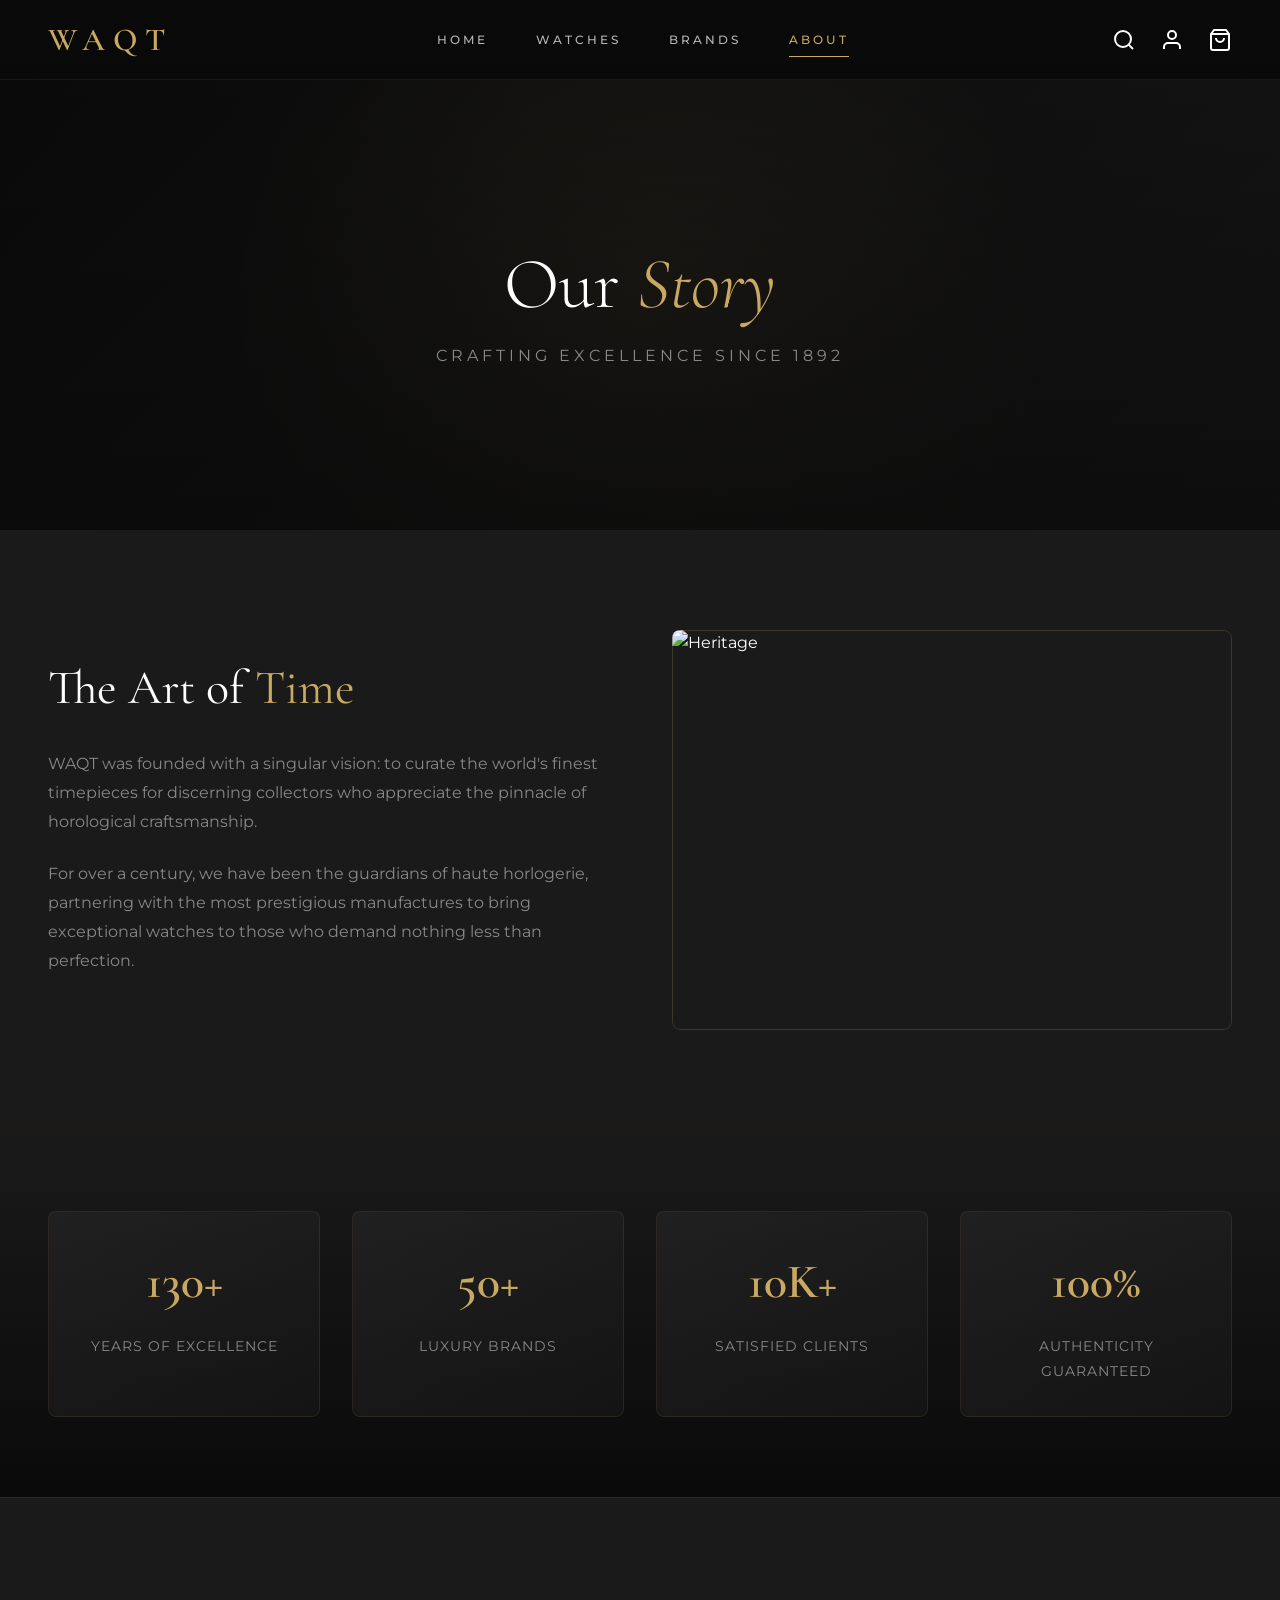
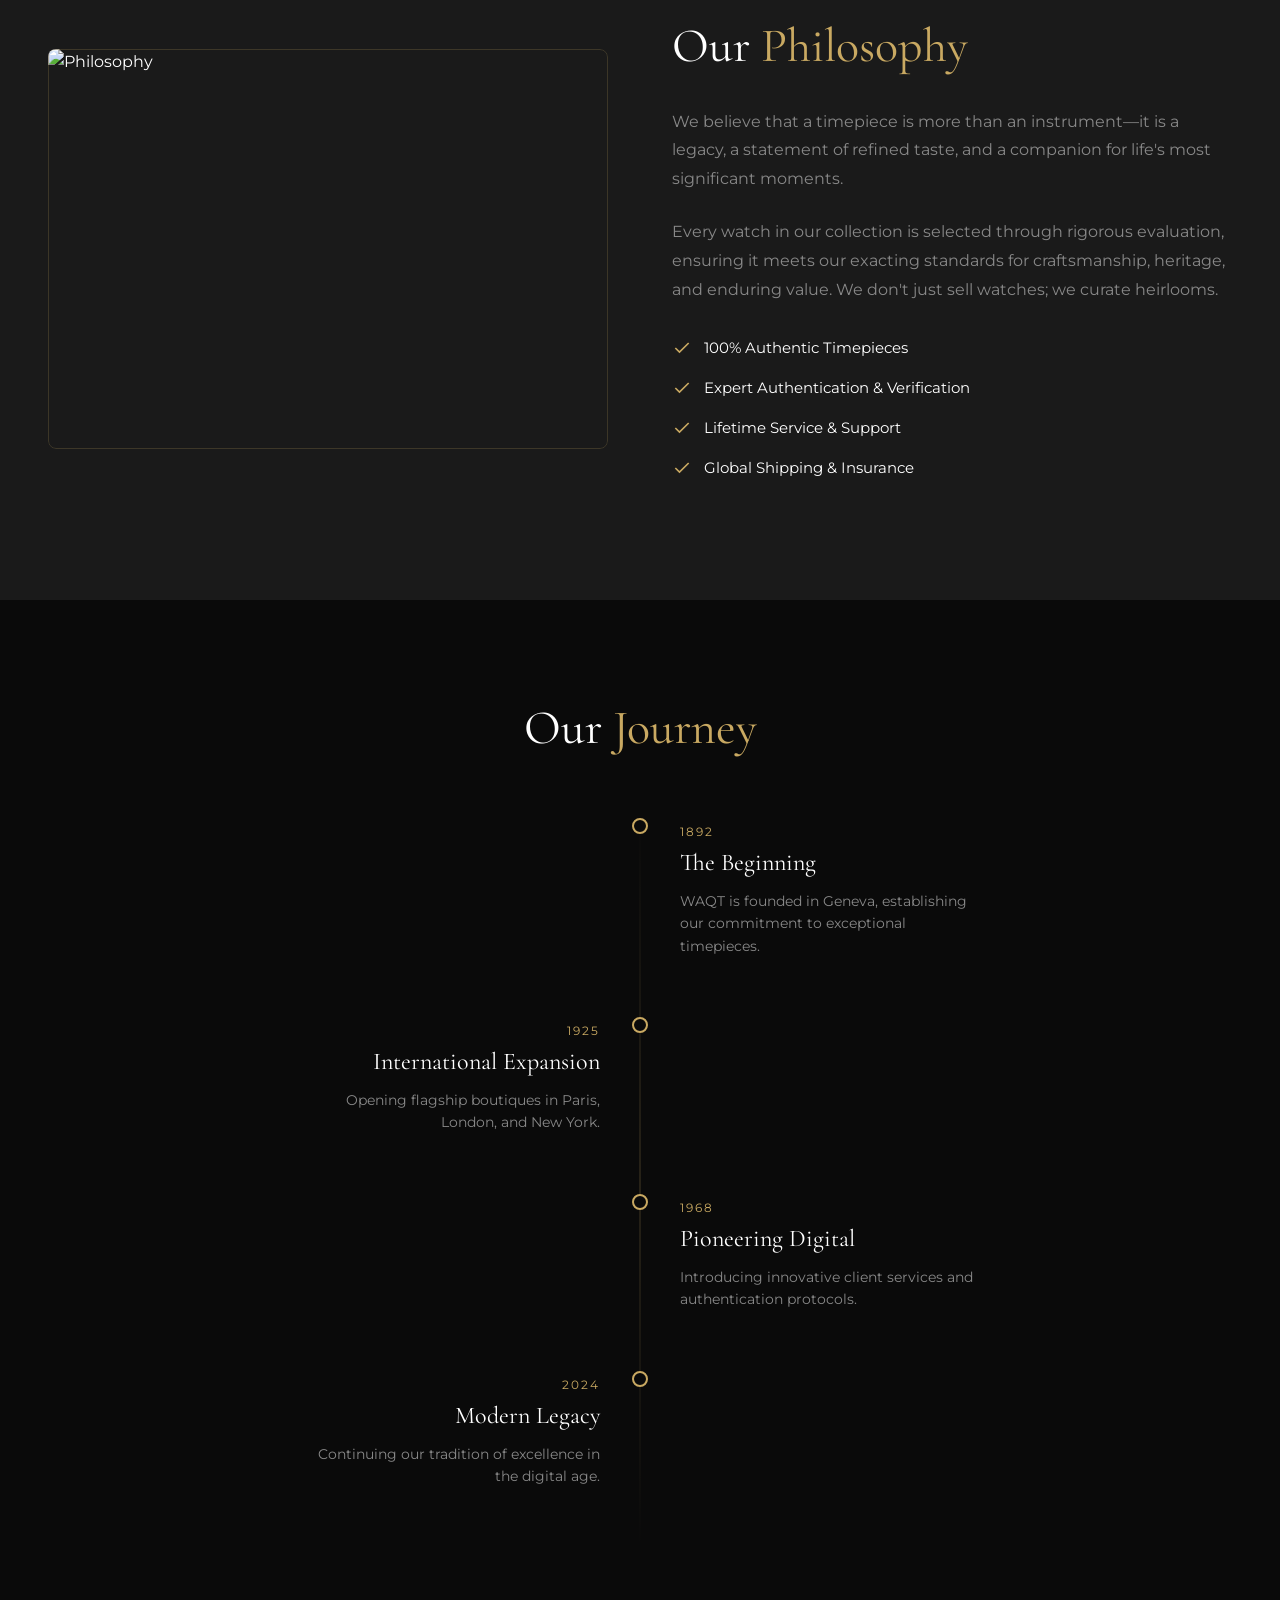
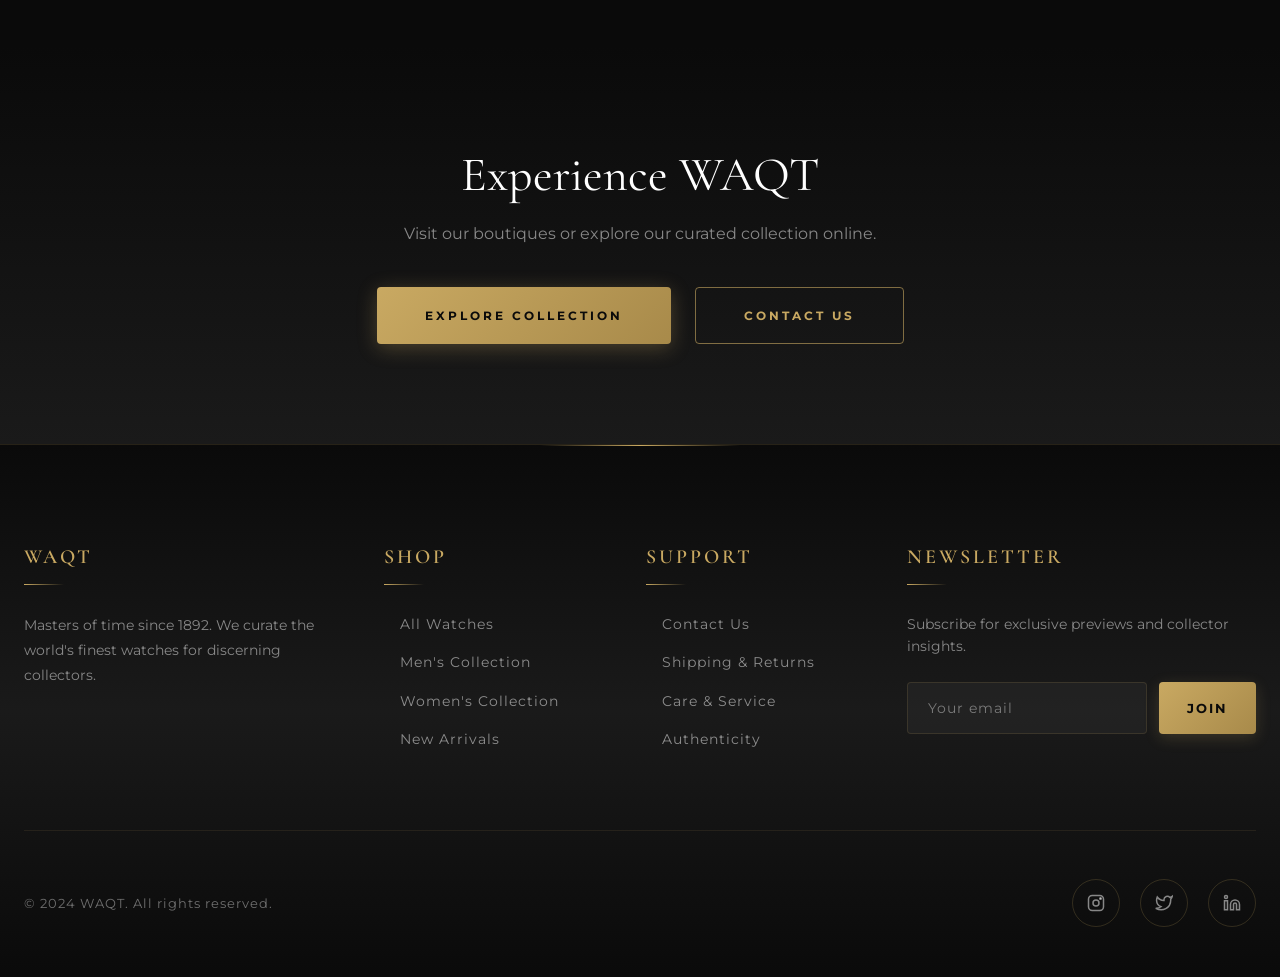
==== about.html @ e5374fa5 "feat: initialize global CSS styles and implement site-wide page structure and navigation components" ====
<!DOCTYPE html>
<html lang="en">
<head>
    <meta charset="UTF-8">
    <meta name="viewport" content="width=device-width, initial-scale=1.0">
    <title>About - WAQT</title>
    <link rel="stylesheet" href="css/styles.css">
    <script src="https://cdn.tailwindcss.com"></script>
    <script>
        tailwind.config = {
            theme: {
                extend: {
                    colors: {
                        gold: '#c9a962',
                    }
                }
            }
        }
    </script>
</head>
<body>
    <header class="header">
        <div class="header-inner">
            <a href="index.html" class="logo">WAQT</a>
            <nav class="nav">
                <a href="index.html" class="nav-link">Home</a>
                <a href="products.html" class="nav-link">Watches</a>
                <a href="products.html" class="nav-link">Brands</a>
                <a href="about.html" class="nav-link">About</a>
            </nav>
            <div class="header-actions">
                <button class="header-action search-btn" aria-label="Search">
                    <svg viewBox="0 0 24 24" fill="none" stroke="currentColor" stroke-width="2">
                        <circle cx="11" cy="11" r="8"/>
                        <path d="M21 21l-4.35-4.35"/>
                    </svg>
                </button>
                <button class="header-action account-btn" aria-label="Account">
                    <svg viewBox="0 0 24 24" fill="none" stroke="currentColor" stroke-width="2">
                        <path d="M20 21v-2a4 4 0 0 0-4-4H8a4 4 0 0 0-4 4v2"/>
                        <circle cx="12" cy="7" r="4"/>
                    </svg>
                </button>
                <button class="header-action cart-icon" aria-label="Cart">
                    <svg viewBox="0 0 24 24" fill="none" stroke="currentColor" stroke-width="2">
                        <path d="M6 2L3 6v14a2 2 0 0 0 2 2h14a2 2 0 0 0 2-2V6l-3-4z"/>
                        <line x1="3" y1="6" x2="21" y2="6"/>
                        <path d="M16 10a4 4 0 0 1-8 0"/>
                    </svg>
                    <span class="cart-count">0</span>
                </button>
            </div>
            <button class="mobile-menu-btn" aria-label="Menu">
                <span></span>
                <span></span>
                <span></span>
            </button>
        </div>
    </header>

    <section class="about-hero">
        <div class="about-hero-overlay"></div>
        <div class="about-hero-content">
            <h1 class="about-hero-title">Our <span>Story</span></h1>
            <p class="about-hero-subtitle">Crafting excellence since 1892</p>
        </div>
    </section>

    <section class="about-section">
        <div class="container">
            <div class="about-grid">
                <div class="about-text">
                    <h2 class="section-title" style="text-align: left; margin-bottom: 32px;">The Art of <span>Time</span></h2>
                    <p class="about-description">WAQT was founded with a singular vision: to curate the world's finest timepieces for discerning collectors who appreciate the pinnacle of horological craftsmanship.</p>
                    <p class="about-description">For over a century, we have been the guardians of haute horlogerie, partnering with the most prestigious manufactures to bring exceptional watches to those who demand nothing less than perfection.</p>
                </div>
                <div class="about-image">
                    <img src="assets/images/heroBackground-01.webp" alt="Heritage">
                </div>
            </div>
        </div>
    </section>

    <section class="about-stats-section">
        <div class="container">
            <div class="stats-grid">
                <div class="stat-card">
                    <span class="stat-number">130+</span>
                    <span class="stat-label">Years of Excellence</span>
                </div>
                <div class="stat-card">
                    <span class="stat-number">50+</span>
                    <span class="stat-label">Luxury Brands</span>
                </div>
                <div class="stat-card">
                    <span class="stat-number">10K+</span>
                    <span class="stat-label">Satisfied Clients</span>
                </div>
                <div class="stat-card">
                    <span class="stat-number">100%</span>
                    <span class="stat-label">Authenticity Guaranteed</span>
                </div>
            </div>
        </div>
    </section>

    <section class="about-section">
        <div class="container">
            <div class="about-grid reverse">
                <div class="about-text">
                    <h2 class="section-title" style="text-align: left; margin-bottom: 32px;">Our <span>Philosophy</span></h2>
                    <p class="about-description">We believe that a timepiece is more than an instrument—it is a legacy, a statement of refined taste, and a companion for life's most significant moments.</p>
                    <p class="about-description">Every watch in our collection is selected through rigorous evaluation, ensuring it meets our exacting standards for craftsmanship, heritage, and enduring value. We don't just sell watches; we curate heirlooms.</p>
                    <ul class="about-list">
                        <li>
                            <svg viewBox="0 0 24 24" fill="none" stroke="currentColor" stroke-width="2">
                                <polyline points="20 6 9 17 4 12"/>
                            </svg>
                            <span>100% Authentic Timepieces</span>
                        </li>
                        <li>
                            <svg viewBox="0 0 24 24" fill="none" stroke="currentColor" stroke-width="2">
                                <polyline points="20 6 9 17 4 12"/>
                            </svg>
                            <span>Expert Authentication & Verification</span>
                        </li>
                        <li>
                            <svg viewBox="0 0 24 24" fill="none" stroke="currentColor" stroke-width="2">
                                <polyline points="20 6 9 17 4 12"/>
                            </svg>
                            <span>Lifetime Service & Support</span>
                        </li>
                        <li>
                            <svg viewBox="0 0 24 24" fill="none" stroke="currentColor" stroke-width="2">
                                <polyline points="20 6 9 17 4 12"/>
                            </svg>
                            <span>Global Shipping & Insurance</span>
                        </li>
                    </ul>
                </div>
                <div class="about-image">
                    <img src="assets/images/heroBackground-02.webp" alt="Philosophy">
                </div>
            </div>
        </div>
    </section>

    <section class="about-timeline-section">
        <div class="container">
            <h2 class="section-title">Our <span>Journey</span></h2>
            <div class="timeline">
                <div class="timeline-item">
                    <div class="timeline-marker"></div>
                    <div class="timeline-content">
                        <span class="timeline-year">1892</span>
                        <h3 class="timeline-title">The Beginning</h3>
                        <p class="timeline-description">WAQT is founded in Geneva, establishing our commitment to exceptional timepieces.</p>
                    </div>
                </div>
                <div class="timeline-item">
                    <div class="timeline-marker"></div>
                    <div class="timeline-content">
                        <span class="timeline-year">1925</span>
                        <h3 class="timeline-title">International Expansion</h3>
                        <p class="timeline-description">Opening flagship boutiques in Paris, London, and New York.</p>
                    </div>
                </div>
                <div class="timeline-item">
                    <div class="timeline-marker"></div>
                    <div class="timeline-content">
                        <span class="timeline-year">1968</span>
                        <h3 class="timeline-title">Pioneering Digital</h3>
                        <p class="timeline-description">Introducing innovative client services and authentication protocols.</p>
                    </div>
                </div>
                <div class="timeline-item">
                    <div class="timeline-marker"></div>
                    <div class="timeline-content">
                        <span class="timeline-year">2024</span>
                        <h3 class="timeline-title">Modern Legacy</h3>
                        <p class="timeline-description">Continuing our tradition of excellence in the digital age.</p>
                    </div>
                </div>
            </div>
        </div>
    </section>

    <section class="about-cta-section">
        <div class="container">
            <div class="cta-content">
                <h2 class="cta-title">Experience WAQT</h2>
                <p class="cta-description">Visit our boutiques or explore our curated collection online.</p>
                <div class="cta-buttons">
                    <a href="products.html" class="btn btn-primary">Explore Collection</a>
                    <a href="#" class="btn btn-outline">Contact Us</a>
                </div>
            </div>
        </div>
    </section>

    <footer class="footer">
        <div class="footer-grid">
            <div class="footer-column">
                <h4>WAQT</h4>
                <p style="color: var(--muted-gray); font-size: 14px; line-height: 1.8;">
                    Masters of time since 1892. We curate the world's finest watches for discerning collectors.
                </p>
            </div>
            <div class="footer-column">
                <h4>Shop</h4>
                <div class="footer-links">
                    <a href="products.html" class="footer-link">All Watches</a>
                    <a href="products.html" class="footer-link">Men's Collection</a>
                    <a href="products.html" class="footer-link">Women's Collection</a>
                    <a href="products.html" class="footer-link">New Arrivals</a>
                </div>
            </div>
            <div class="footer-column">
                <h4>Support</h4>
                <div class="footer-links">
                    <a href="#" class="footer-link">Contact Us</a>
                    <a href="#" class="footer-link">Shipping & Returns</a>
                    <a href="#" class="footer-link">Care & Service</a>
                    <a href="#" class="footer-link">Authenticity</a>
                </div>
            </div>
            <div class="footer-column">
                <h4>Newsletter</h4>
                <p style="color: var(--muted-gray); font-size: 14px; margin-bottom: 16px;">
                    Subscribe for exclusive previews and collector insights.
                </p>
                <form class="newsletter-form" onsubmit="event.preventDefault(); alert('Thank you for subscribing!');">
                    <input type="email" class="newsletter-input" placeholder="Your email" required>
                    <button type="submit" class="newsletter-btn">Join</button>
                </form>
            </div>
        </div>
        <div class="footer-bottom">
            <p class="copyright">© 2024 WAQT. All rights reserved.</p>
            <div class="social-links">
                <a href="#" class="social-link" aria-label="Instagram">
                    <svg viewBox="0 0 24 24" fill="none" stroke="currentColor" stroke-width="2">
                        <rect x="2" y="2" width="20" height="20" rx="5"/>
                        <circle cx="12" cy="12" r="4"/>
                        <circle cx="18" cy="6" r="1" fill="currentColor"/>
                    </svg>
                </a>
                <a href="#" class="social-link" aria-label="Twitter">
                    <svg viewBox="0 0 24 24" fill="none" stroke="currentColor" stroke-width="2">
                        <path d="M23 3a10.9 10.9 0 0 1-3.14 1.53 4.48 4.48 0 0 0-7.86 3v1A10.66 10.66 0 0 1 3 4s-4 9 5 13a11.64 11.64 0 0 1-7 2c9 5 20 0 20-11.5a4.5 4.5 0 0 0-.08-.83A7.72 7.72 0 0 0 23 3z"/>
                    </svg>
                </a>
                <a href="#" class="social-link" aria-label="LinkedIn">
                    <svg viewBox="0 0 24 24" fill="none" stroke="currentColor" stroke-width="2">
                        <path d="M16 8a6 6 0 0 1 6 6v7h-4v-7a2 2 0 0 0-2-2 2 2 0 0 0-2 2v7h-4v-7a6 6 0 0 1 6-6z"/>
                        <rect x="2" y="9" width="4" height="12"/>
                        <circle cx="4" cy="4" r="2"/>
                    </svg>
                </a>
            </div>
        </div>
    </footer>

    <div class="cart-overlay"></div>
    <div class="cart-drawer">
        <div class="cart-header">
            <h3 class="cart-title">Your Cart</h3>
            <button class="cart-close" aria-label="Close cart">
                <svg viewBox="0 0 24 24" fill="none" stroke="currentColor" stroke-width="2">
                    <line x1="18" y1="6" x2="6" y2="18"/>
                    <line x1="6" y1="6" x2="18" y2="18"/>
                </svg>
            </button>
        </div>
        <div class="cart-items">
            <div class="cart-empty">
                <svg viewBox="0 0 24 24" fill="none" stroke="currentColor" stroke-width="1.5">
                    <path d="M6 2L3 6v14a2 2 0 0 0 2 2h14a2 2 0 0 0 2-2V6l-3-4z"/>
                    <line x1="3" y1="6" x2="21" y2="6"/>
                    <path d="M16 10a4 4 0 0 1-8 0"/>
                </svg>
                <p>Your cart is empty</p>
            </div>
        </div>
        <div class="cart-footer">
            <div class="cart-subtotal">
                <span class="cart-subtotal-label">Subtotal</span>
                <span class="cart-subtotal-value">$0</span>
            </div>
            <a href="checkout.html" class="btn btn-primary checkout-btn">Proceed to Checkout</a>
        </div>
    </div>

    <div class="auth-modal">
        <div class="auth-container">
            <button class="auth-close" aria-label="Close">
                <svg viewBox="0 0 24 24" fill="none" stroke="currentColor" stroke-width="2">
                    <line x1="18" y1="6" x2="6" y2="18"/>
                    <line x1="6" y1="6" x2="18" y2="18"/>
                </svg>
            </button>
            <h2 class="auth-title">Welcome</h2>
            <p class="auth-subtitle">Sign in to access your account</p>
            <div class="auth-tabs">
                <button class="auth-tab active" data-tab="login">Sign In</button>
                <button class="auth-tab" data-tab="register">Create Account</button>
            </div>
            <form class="auth-form active" data-form="login">
                <div class="form-group">
                    <label class="form-label">Email</label>
                    <input type="email" class="form-input" placeholder="your@email.com" required>
                </div>
                <div class="form-group">
                    <label class="form-label">Password</label>
                    <input type="password" class="form-input" placeholder="Enter your password" required>
                </div>
                <button type="submit" class="btn btn-primary">Sign In</button>
            </form>
            <form class="auth-form" data-form="register">
                <div class="form-group">
                    <label class="form-label">Full Name</label>
                    <input type="text" class="form-input" placeholder="John Doe" required>
                </div>
                <div class="form-group">
                    <label class="form-label">Email</label>
                    <input type="email" class="form-input" placeholder="your@email.com" required>
                </div>
                <div class="form-group">
                    <label class="form-label">Password</label>
                    <input type="password" class="form-input" placeholder="Create a password" required>
                </div>
                <button type="submit" class="btn btn-primary">Create Account</button>
            </form>
            <div class="social-login">
                <p class="social-login-title">Or continue with</p>
                <div class="social-buttons">
                    <button class="social-btn">
                        <svg viewBox="0 0 24 24" fill="currentColor">
                            <path d="M22.56 12.25c0-.78-.07-1.53-.2-2.25H12v4.26h5.92c-.26 1.37-1.04 2.53-2.21 3.31v2.77h3.57c2.08-1.92 3.28-4.74 3.28-8.09z"/>
                            <path d="M12 23c2.97 0 5.46-.98 7.28-2.66l-3.57-2.77c-.98.66-2.23 1.06-3.71 1.06-2.86 0-5.29-1.93-6.16-4.53H2.18v2.84C3.99 20.53 7.7 23 12 23z"/>
                            <path d="M5.84 14.09c-.22-.66-.35-1.36-.35-2.09s.13-1.43.35-2.09V7.07H2.18C1.43 8.55 1 10.22 1 12s.43 3.45 1.18 4.93l2.85-2.22.81-.62z"/>
                            <path d="M12 5.38c1.62 0 3.06.56 4.21 1.64l3.15-3.15C17.45 2.09 14.97 1 12 1 7.7 1 3.99 3.47 2.18 7.07l3.66 2.84c.87-2.6 3.3-4.53 6.16-4.53z"/>
                        </svg>
                        Google
                    </button>
                    <button class="social-btn">
                        <svg viewBox="0 0 24 24" fill="currentColor">
                            <path d="M17.05 20.28c-.98.95-2.05.8-3.08.35-1.09-.46-2.09-.48-3.24 0-1.44.62-2.2.44-3.06-.35C2.79 15.25 3.51 7.59 9.05 7.31c1.35.07 2.29.74 3.08.8 1.18-.24 2.31-.93 3.57-.84 1.51.12 2.65.72 3.4 1.8-3.12 1.87-2.38 5.98.48 7.13-.57 1.5-1.31 2.99-2.54 4.09l.01-.01zM12.03 7.25c-.15-2.23 1.66-4.07 3.74-4.25.29 2.58-2.34 4.5-3.74 4.25z"/>
                        </svg>
                        Apple
                    </button>
                </div>
            </div>
        </div>
    </div>

    <script src="https://cdnjs.cloudflare.com/ajax/libs/gsap/3.12.2/gsap.min.js"></script>
    <script src="https://cdnjs.cloudflare.com/ajax/libs/gsap/3.12.2/ScrollTrigger.min.js"></script>
    <script src="js/app.js"></script>
</body>
</html>
---- css/styles.css ----
@import url('https://fonts.googleapis.com/css2?family=Cormorant+Garamond:wght@300;400;600&family=Montserrat:wght@300;400;500;600&display=swap');

*, *::before, *::after {
    margin: 0;
    padding: 0;
    box-sizing: border-box;
}

:root {
    --primary-black: #0a0a0a;
    --charcoal: #1a1a1a;
    --dark-gray: #2a2a2a;
    --gold: #c9a962;
    --gold-light: #d4b87a;
    --gold-dark: #a88a4a;
    --white: #ffffff;
    --muted-gray: #888888;
    --text-secondary: #666666;
    --border-color: #333333;
    
    --font-heading: 'Cormorant Garamond', serif;
    --font-body: 'Montserrat', sans-serif;
    
    --shadow-sm: 0 2px 10px rgba(0,0,0,0.3);
    --shadow-md: 0 4px 20px rgba(0,0,0,0.4);
    --shadow-lg: 0 8px 40px rgba(0,0,0,0.5);
    
    --transition-fast: 0.2s ease;
    --transition-normal: 0.3s ease;
    --transition-slow: 0.5s ease;
    
    --header-height: 80px;
    --container-width: 1400px;
}

html {
    scroll-behavior: smooth;
}

body {
    font-family: var(--font-body);
    font-size: 16px;
    line-height: 1.6;
    color: var(--white);
    background-color: var(--primary-black);
    overflow-x: hidden;
}

a {
    text-decoration: none;
    color: inherit;
    transition: color var(--transition-fast);
}

ul, ol {
    list-style: none;
}

img {
    max-width: 100%;
    height: auto;
    display: block;
}

button {
    font-family: inherit;
    cursor: pointer;
    border: none;
    background: none;
}

input, textarea, select {
    font-family: inherit;
    font-size: inherit;
}

.container {
    max-width: var(--container-width);
    margin: 0 auto;
    padding: 0 24px;
}

h1, h2, h3, h4, h5, h6 {
    font-family: var(--font-heading);
    font-weight: 400;
    line-height: 1.2;
}

h1 { font-size: clamp(40px, 8vw, 72px); }
h2 { font-size: clamp(32px, 5vw, 48px); }
h3 { font-size: clamp(24px, 3vw, 32px); }
h4 { font-size: 24px; }

.section-title {
    font-family: var(--font-heading);
    font-size: clamp(32px, 5vw, 48px);
    text-align: center;
    margin-bottom: 48px;
    color: var(--white);
}

.section-title span {
    color: var(--gold);
}

.header {
    position: fixed;
    top: 0;
    left: 0;
    right: 0;
    height: 80px;
    background: linear-gradient(180deg, rgba(10, 10, 10, 0.98) 0%, rgba(10, 10, 10, 0.9) 100%);
    backdrop-filter: blur(30px);
    border-bottom: 1px solid rgba(201, 169, 98, 0.1);
    z-index: 1000;
    transition: all 0.5s cubic-bezier(0.25, 0.46, 0.45, 0.94);
    transform: translateY(0);
}

.header::before {
    content: '';
    position: absolute;
    bottom: 0;
    left: 0;
    right: 0;
    height: 1px;
    background: linear-gradient(90deg, transparent, rgba(201, 169, 98, 0.3), transparent);
    opacity: 0;
    transition: opacity 0.5s ease;
}

.header:hover::before {
    opacity: 1;
}

.header-inner {
    display: flex;
    align-items: center;
    justify-content: space-between;
    height: 100%;
    max-width: 1400px;
    margin: 0 auto;
    padding: 0 48px;
}

.logo {
    font-family: 'Cormorant Garamond', serif;
    font-size: 32px;
    font-weight: 600;
    letter-spacing: 8px;
    color: #c9a962;
    text-transform: uppercase;
    position: relative;
    padding: 8px 0;
}

.logo::after {
    content: '';
    position: absolute;
    bottom: 0;
    left: 0;
    width: 100%;
    height: 2px;
    background: linear-gradient(90deg, transparent, #c9a962, transparent);
    transform: scaleX(0);
    transition: transform 0.4s ease;
}

.logo:hover::after {
    transform: scaleX(1);
}

.nav {
    display: flex;
    gap: 48px;
}

.nav-link {
    font-size: 12px;
    font-weight: 500;
    letter-spacing: 3px;
    text-transform: uppercase;
    color: rgba(255, 255, 255, 0.7);
    position: relative;
    padding: 8px 0;
    transition: all 0.4s ease;
}

.nav-link::after {
    content: '';
    position: absolute;
    bottom: 0;
    left: 0;
    width: 0;
    height: 1px;
    background: #c9a962;
    transition: width 0.4s cubic-bezier(0.25, 0.46, 0.45, 0.94);
}

.nav-link:hover,
.nav-link.active {
    color: #c9a962;
}

.nav-link:hover::after,
.nav-link.active::after {
    width: 100%;
}

.header-actions {
    display: flex;
    align-items: center;
    gap: 32px;
}

.header-action {
    position: relative;
    width: 24px;
    height: 24px;
    color: rgba(255, 255, 255, 0.7);
    transition: all 0.4s ease;
}

.header-action:hover {
    color: #c9a962;
    transform: scale(1.1);
}

.header-action svg {
    width: 100%;
    height: 100%;
}

.cart-count {
    position: absolute;
    top: -10px;
    right: -10px;
    min-width: 20px;
    height: 20px;
    background: linear-gradient(135deg, #c9a962, #a88a4a);
    color: #0a0a0a;
    font-size: 11px;
    font-weight: 700;
    border-radius: 50%;
    display: flex;
    align-items: center;
    justify-content: center;
    opacity: 0;
    transform: scale(0);
    transition: all 0.4s cubic-bezier(0.25, 0.46, 0.45, 0.94);
    box-shadow: 0 0 10px rgba(201, 169, 98, 0.5);
}

.cart-count.show {
    opacity: 1;
    transform: scale(1);
}

.mobile-menu-btn {
    display: none;
    flex-direction: column;
    gap: 6px;
    padding: 10px;
    cursor: pointer;
}

.mobile-menu-btn span {
    display: block;
    width: 28px;
    height: 2px;
    background: #c9a962;
    border-radius: 2px;
    transition: all 0.3s ease;
}

@media (max-width: 1024px) {
    .nav {
        display: none;
    }
    
    .mobile-menu-btn {
        display: flex;
    }
    
    .header-inner {
        padding: 0 24px;
    }
}
}

.nav-link::after {
    content: '';
    position: absolute;
    bottom: 0;
    left: 0;
    width: 0;
    height: 1px;
    background: var(--gold);
    transition: width var(--transition-normal);
}

.nav-link:hover::after,
.nav-link.active::after {
    width: 100%;
}

.nav-link:hover {
    color: var(--gold);
}

.header-actions {
    display: flex;
    align-items: center;
    gap: 24px;
}

.header-action {
    position: relative;
    width: 24px;
    height: 24px;
    color: var(--white);
    transition: color var(--transition-fast);
}

.header-action:hover {
    color: var(--gold);
}

.header-action svg {
    width: 100%;
    height: 100%;
}

.cart-count {
    position: absolute;
    top: -8px;
    right: -8px;
    min-width: 18px;
    height: 18px;
    background: var(--gold);
    color: var(--primary-black);
    font-size: 11px;
    font-weight: 600;
    border-radius: 50%;
    display: flex;
    align-items: center;
    justify-content: center;
    opacity: 0;
    transform: scale(0);
    transition: all var(--transition-fast);
}

.cart-count.show {
    opacity: 1;
    transform: scale(1);
}

.mobile-menu-btn {
    display: none;
    flex-direction: column;
    gap: 5px;
    padding: 8px;
}

.mobile-menu-btn span {
    display: block;
    width: 24px;
    height: 2px;
    background: var(--white);
    transition: all var(--transition-fast);
}

.hero {
    min-height: 100vh;
    display: flex;
    align-items: center;
    justify-content: center;
    position: relative;
    padding: 120px 24px 80px;
    background: linear-gradient(135deg, var(--primary-black) 0%, var(--charcoal) 100%);
    overflow: hidden;
}

.hero::before {
    content: '';
    position: absolute;
    top: 0;
    left: 0;
    right: 0;
    bottom: 0;
    background: radial-gradient(circle at 30% 50%, rgba(201, 169, 98, 0.1) 0%, transparent 50%);
    pointer-events: none;
}

.hero-content {
    text-align: center;
    position: relative;
    z-index: 1;
}

.hero-subtitle {
    font-size: 14px;
    letter-spacing: 6px;
    text-transform: uppercase;
    color: var(--gold);
    margin-bottom: 24px;
    opacity: 0;
    animation: fadeInUp 0.8s ease forwards;
}

.hero-title {
    font-family: var(--font-heading);
    font-size: clamp(48px, 10vw, 96px);
    font-weight: 300;
    margin-bottom: 24px;
    opacity: 0;
    animation: fadeInUp 0.8s ease 0.2s forwards;
}

.hero-title span {
    color: var(--gold);
    font-style: italic;
}

.hero-description {
    font-size: 18px;
    color: var(--muted-gray);
    max-width: 500px;
    margin: 0 auto 40px;
    opacity: 0;
    animation: fadeInUp 0.8s ease 0.4s forwards;
}

.btn {
    display: inline-flex;
    align-items: center;
    justify-content: center;
    gap: 10px;
    padding: 18px 48px;
    font-size: 12px;
    font-weight: 700;
    letter-spacing: 3px;
    text-transform: uppercase;
    border-radius: 4px;
    transition: all 0.5s cubic-bezier(0.25, 0.46, 0.45, 0.94);
    cursor: pointer;
    position: relative;
    overflow: hidden;
}

.btn::before {
    content: '';
    position: absolute;
    top: 0;
    left: -100%;
    width: 100%;
    height: 100%;
    background: linear-gradient(90deg, transparent, rgba(255,255,255,0.2), transparent);
    transition: left 0.6s ease;
}

.btn:hover::before {
    left: 100%;
}

.btn-primary {
    background: linear-gradient(135deg, #c9a962 0%, #a88a4a 100%);
    color: #0a0a0a;
    border: none;
    box-shadow: 0 4px 20px rgba(201, 169, 98, 0.3);
}

.btn-primary:hover {
    transform: translateY(-3px);
    box-shadow: 0 12px 40px rgba(201, 169, 98, 0.45), 0 0 30px rgba(201, 169, 98, 0.2);
}

.btn-primary:active {
    transform: translateY(-1px);
}

.btn-outline {
    border: 1px solid rgba(201, 169, 98, 0.6);
    color: #c9a962;
    background: transparent;
    position: relative;
}

.btn-outline::before {
    background: linear-gradient(90deg, transparent, rgba(201, 169, 98, 0.1), transparent);
}

.btn-outline:hover {
    background: linear-gradient(135deg, rgba(201, 169, 98, 0.15) 0%, rgba(168, 138, 74, 0.1) 100%);
    border-color: #c9a962;
    color: #c9a962;
    transform: translateY(-3px);
    box-shadow: 0 8px 30px rgba(201, 169, 98, 0.2), inset 0 0 20px rgba(201, 169, 98, 0.05);
}

.btn-outline:active {
    transform: translateY(-1px);
}

.hero-btn {
    opacity: 0;
    animation: fadeInUp 0.8s ease 0.6s forwards;
}

.hero-background {
    position: absolute;
    top: 0;
    left: 0;
    width: 100%;
    height: 100%;
    z-index: 0;
}

.hero-carousel {
    width: 100%;
    height: 100%;
}

.hero-carousel .carousel-track {
    position: relative;
    width: 100%;
    height: 100%;
    border-radius: 0;
}

.hero-carousel .carousel-slide {
    position: absolute;
    top: 0;
    left: 0;
    width: 100%;
    height: 100%;
    opacity: 0;
    transition: opacity 1.5s ease;
    border-radius: 0;
}

.hero-carousel .carousel-slide.active {
    opacity: 1;
}

.hero-carousel .carousel-slide img {
    width: 100%;
    height: 100%;
    object-fit: cover;
    object-position: center;
    border-radius: 0;
}

.hero-overlay {
    position: absolute;
    top: 0;
    left: 0;
    width: 100%;
    height: 100%;
    background: linear-gradient(to right, rgba(10,10,10,0.95) 0%, rgba(10,10,10,0.7) 50%, rgba(10,10,10,0.4) 100%);
    z-index: 1;
}

.hero-content {
    position: relative;
    z-index: 2;
}

.carousel-arrow {
    position: absolute;
    top: 50%;
    transform: translateY(-50%);
    width: 50px;
    height: 50px;
    background: rgba(201, 169, 98, 0.2);
    border: 1px solid var(--gold);
    border-radius: 50%;
    display: flex;
    align-items: center;
    justify-content: center;
    color: var(--gold);
    z-index: 10;
    transition: all var(--transition-fast);
    opacity: 0;
    cursor: pointer;
}

.hero:hover .carousel-arrow {
    opacity: 1;
}

.carousel-arrow:hover {
    background: var(--gold);
    color: var(--primary-black);
}

.carousel-arrow.prev {
    left: 40px;
}

.carousel-arrow.next {
    right: 40px;
}

.carousel-arrow svg {
    width: 24px;
    height: 24px;
}

.carousel-dots {
    position: absolute;
    bottom: 40px;
    left: 50%;
    transform: translateX(-50%);
    display: flex;
    gap: 16px;
    z-index: 10;
}

.carousel-dot {
    width: 12px;
    height: 12px;
    border-radius: 50%;
    background: rgba(255,255,255,0.3);
    cursor: pointer;
    transition: all var(--transition-fast);
}

.carousel-dot.active {
    background: var(--gold);
    transform: scale(1.3);
    box-shadow: 0 0 15px rgba(201, 169, 98, 0.5);
}

@keyframes fadeIn {
    to { opacity: 1; }
}

@keyframes fadeInUp {
    from {
        opacity: 0;
        transform: translateY(30px);
    }
    to {
        opacity: 1;
        transform: translateY(0);
    }
}

.products-section {
    padding: 100px 24px;
    background: var(--charcoal);
}

.products-grid {
    display: grid;
    grid-template-columns: repeat(auto-fill, minmax(300px, 1fr));
    gap: 32px;
    max-width: var(--container-width);
    margin: 0 auto;
}

.product-card {
    background: linear-gradient(145deg, #1f1f1f 0%, #151515 100%);
    border-radius: 8px;
    overflow: hidden;
    position: relative;
    transition: all 0.5s cubic-bezier(0.25, 0.46, 0.45, 0.94);
    border: 1px solid rgba(201, 169, 98, 0.1);
}

.product-card::before {
    content: '';
    position: absolute;
    top: 0;
    left: 0;
    right: 0;
    height: 2px;
    background: linear-gradient(90deg, transparent, var(--gold), transparent);
    opacity: 0;
    transition: opacity 0.5s ease;
}

.product-card:hover {
    transform: translateY(-12px);
    box-shadow: 0 25px 50px rgba(0, 0, 0, 0.5), 0 0 30px rgba(201, 169, 98, 0.1);
    border-color: rgba(201, 169, 98, 0.3);
}

.product-card:hover::before {
    opacity: 1;
}

.product-image {
    position: relative;
    height: 320px;
    background: linear-gradient(135deg, #1a1a1a 0%, #0d0d0d 100%);
    display: flex;
    align-items: center;
    justify-content: center;
    overflow: hidden;
}

.product-image img {
    width: 100%;
    height: 100%;
    object-fit: cover;
}

.product-image::after {
    content: '';
    position: absolute;
    bottom: 0;
    left: 0;
    right: 0;
    height: 100px;
    background: linear-gradient(to top, rgba(21, 21, 21, 1), transparent);
    pointer-events: none;
}

.product-image svg {
    width: 160px;
    height: 160px;
    color: var(--gold);
    transition: all 0.5s cubic-bezier(0.25, 0.46, 0.45, 0.94);
    filter: drop-shadow(0 0 20px rgba(201, 169, 98, 0.2));
}

.product-card:hover .product-image svg {
    transform: scale(1.08);
    filter: drop-shadow(0 0 30px rgba(201, 169, 98, 0.4));
}

.product-overlay {
    position: absolute;
    top: 0;
    left: 0;
    right: 0;
    bottom: 0;
    background: linear-gradient(to top, rgba(10, 10, 10, 0.95) 0%, rgba(10, 10, 10, 0.5) 50%, transparent 100%);
    display: flex;
    align-items: flex-end;
    justify-content: center;
    padding-bottom: 24px;
    opacity: 0;
    transition: opacity 0.5s ease;
}

.product-card:hover .product-overlay {
    opacity: 1;
}

.quick-add-btn {
    padding: 14px 28px;
    background: linear-gradient(135deg, rgba(201, 169, 98, 0.1) 0%, rgba(168, 138, 74, 0.05) 100%);
    border: 1px solid rgba(201, 169, 98, 0.6);
    color: #c9a962;
    font-size: 11px;
    font-weight: 700;
    letter-spacing: 3px;
    text-transform: uppercase;
    border-radius: 4px;
    transform: translateY(20px);
    transition: all 0.4s cubic-bezier(0.25, 0.46, 0.45, 0.94);
    position: relative;
    overflow: hidden;
}

.quick-add-btn::before {
    content: '';
    position: absolute;
    top: 0;
    left: -100%;
    width: 100%;
    height: 100%;
    background: linear-gradient(90deg, transparent, rgba(201, 169, 98, 0.2), transparent);
    transition: left 0.5s ease;
}

.quick-add-btn:hover {
    background: linear-gradient(135deg, #c9a962 0%, #a88a4a 100%);
    color: #0a0a0a;
    box-shadow: 0 8px 30px rgba(201, 169, 98, 0.35);
    transform: translateY(0);
}

.quick-add-btn:hover::before {
    left: 100%;
}

.product-card:hover .quick-add-btn {
    transform: translateY(0);
}

.product-info {
    padding: 28px 24px;
    background: linear-gradient(to bottom, rgba(21, 21, 21, 0.8), transparent);
    border-top: 1px solid rgba(201, 169, 98, 0.1);
}

.product-brand {
    font-size: 11px;
    letter-spacing: 3px;
    text-transform: uppercase;
    color: var(--gold);
    margin-bottom: 10px;
    font-weight: 500;
}

.product-name {
    font-family: var(--font-heading);
    font-size: 22px;
    margin-bottom: 12px;
    color: var(--white);
    font-weight: 400;
    letter-spacing: 0.5px;
}

.product-price {
    font-size: 20px;
    font-weight: 600;
    color: var(--white);
    font-family: var(--font-body);
}

.product-price::before {
    content: '$';
    color: var(--gold);
    margin-right: 2px;
}
    font-weight: 600;
    color: var(--gold);
}

.brands-section {
    padding: 80px 0;
    background: var(--primary-black);
    overflow: hidden;
}

.brands-showcase {
    padding: 100px 24px;
    background: linear-gradient(180deg, var(--charcoal) 0%, var(--primary-black) 100%);
}

.brands-showcase-grid {
    display: grid;
    grid-template-columns: repeat(5, 1fr);
    gap: 32px;
    max-width: var(--container-width);
    margin: 0 auto;
}

.brand-showcase-card {
    display: flex;
    flex-direction: column;
    align-items: center;
    gap: 16px;
    padding: 40px 24px;
    background: linear-gradient(145deg, rgba(42, 42, 42, 0.5) 0%, rgba(26, 26, 26, 0.5) 100%);
    border: 1px solid rgba(201, 169, 98, 0.08);
    border-radius: 12px;
    transition: all 0.5s cubic-bezier(0.25, 0.46, 0.45, 0.94);
    cursor: pointer;
}

.brand-showcase-card:hover {
    transform: translateY(-10px);
    border-color: rgba(201, 169, 98, 0.3);
    box-shadow: 0 20px 40px rgba(0, 0, 0, 0.4), 0 0 30px rgba(201, 169, 98, 0.1);
}

.brand-logo {
    width: 120px;
    height: 60px;
    display: flex;
    align-items: center;
    justify-content: center;
    opacity: 0.4;
    transition: opacity 0.4s ease;
}

.brand-logo svg {
    width: 100%;
    height: 100%;
    color: var(--white);
}

.brand-showcase-card:hover .brand-logo {
    opacity: 1;
}

.brand-showcase-name {
    font-family: var(--font-heading);
    font-size: 16px;
    color: var(--muted-gray);
    letter-spacing: 1px;
    transition: color 0.4s ease;
}

.brand-showcase-card:hover .brand-showcase-name {
    color: var(--gold);
}

@media (max-width: 1200px) {
    .brands-showcase-grid {
        grid-template-columns: repeat(4, 1fr);
    }
}

@media (max-width: 768px) {
    .brands-showcase-grid {
        grid-template-columns: repeat(3, 1fr);
        gap: 16px;
    }
    
    .brand-showcase-card {
        padding: 24px 16px;
    }
}

.new-arrivals-section,
.top-sales-section {
    padding: 100px 24px;
    background: var(--charcoal);
}

.top-brands-section {
    padding: 100px 24px;
    background: var(--primary-black);
}

.section-footer {
    text-align: center;
    margin-top: 60px;
}

.section-footer .btn {
    position: relative;
    padding: 18px 48px;
    font-size: 12px;
    letter-spacing: 3px;
    background: transparent;
    overflow: hidden;
}

.section-footer .btn::before {
    content: '';
    position: absolute;
    top: 0;
    left: -100%;
    width: 100%;
    height: 100%;
    background: linear-gradient(90deg, transparent, rgba(201, 169, 98, 0.15), transparent);
    transition: left 0.6s ease;
}

.section-footer .btn:hover::before {
    left: 100%;
}

.section-footer .btn span {
    position: relative;
    z-index: 1;
}

.section-footer .btn-primary {
    background: linear-gradient(135deg, rgba(201, 169, 98, 0.15) 0%, rgba(168, 138, 74, 0.1) 100%);
    border: 1px solid rgba(201, 169, 98, 0.4);
    color: #c9a962;
}

.top-brands-grid {
    display: grid;
    grid-template-columns: repeat(5, 1fr);
    gap: 24px;
    max-width: var(--container-width);
    margin: 0 auto;
}

@media (max-width: 1200px) {
    .top-brands-grid {
        grid-template-columns: repeat(3, 1fr);
    }
}

@media (max-width: 768px) {
    .top-brands-grid {
        grid-template-columns: repeat(2, 1fr);
        gap: 16px;
    }
}

@media (max-width: 480px) {
    .top-brands-grid {
        grid-template-columns: 1fr;
    }
}

.top-brand-card {
    position: relative;
    border-radius: 12px;
    overflow: hidden;
    background: linear-gradient(145deg, #1f1f1f 0%, #0d0d0d 100%);
    transition: all 0.6s cubic-bezier(0.25, 0.46, 0.45, 0.94);
    border: 1px solid rgba(201, 169, 98, 0.1);
}

.top-brand-card::before {
    content: '';
    position: absolute;
    top: 0;
    left: 0;
    right: 0;
    bottom: 0;
    background: linear-gradient(135deg, rgba(201, 169, 98, 0.05) 0%, transparent 50%);
    pointer-events: none;
    z-index: 1;
}

.top-brand-card:hover {
    transform: translateY(-15px) scale(1.02);
    box-shadow: 0 30px 60px rgba(0, 0, 0, 0.6), 0 0 40px rgba(201, 169, 98, 0.15);
    border-color: rgba(201, 169, 98, 0.4);
}

.top-brand-image {
    height: 280px;
    overflow: hidden;
    position: relative;
}

.top-brand-image::after {
    content: '';
    position: absolute;
    bottom: 0;
    left: 0;
    right: 0;
    height: 120px;
    background: linear-gradient(to top, rgba(13, 13, 13, 1), transparent);
}

.top-brand-image img {
    width: 100%;
    height: 100%;
    object-fit: cover;
    transition: transform 0.6s cubic-bezier(0.25, 0.46, 0.45, 0.94);
    filter: grayscale(30%);
}

.top-brand-card:hover .top-brand-image img {
    transform: scale(1.1);
    filter: grayscale(0%);
}

.top-brand-info {
    padding: 28px 20px;
    text-align: center;
    position: relative;
    z-index: 2;
}

.top-brand-info h3 {
    font-family: var(--font-heading);
    font-size: 18px;
    margin-bottom: 8px;
    color: var(--white);
    letter-spacing: 1px;
}

.top-brand-info p {
    font-size: 13px;
    color: var(--muted-gray);
    margin-bottom: 20px;
    font-style: italic;
}

.top-brand-info .btn {
    opacity: 0;
    transform: translateY(10px);
    transition: all 0.4s ease;
}

.top-brand-card:hover .top-brand-info .btn {
    opacity: 1;
    transform: translateY(0);
}

@media (max-width: 1200px) {
    .top-brands-grid {
        grid-template-columns: repeat(3, 1fr);
    }
}

@media (max-width: 768px) {
    .top-brands-grid {
        grid-template-columns: repeat(2, 1fr);
    }
}

.brands-carousel-wrapper {
    position: relative;
    width: 100%;
}

.brands-carousel {
    overflow: hidden;
    padding: 20px 0;
}

.brands-carousel.left {
    margin-bottom: -30px;
}

.brands-track {
    display: flex;
    gap: 80px;
    animation: marquee-left 25s linear infinite;
}

.brands-carousel.right .brands-track {
    animation: marquee-right 25s linear infinite;
}

@keyframes marquee-left {
    0% {
        transform: translateX(0);
    }
    100% {
        transform: translateX(-50%);
    }
}

@keyframes marquee-right {
    0% {
        transform: translateX(-50%);
    }
    100% {
        transform: translateX(0);
    }
}

.brands-track:hover {
    animation-play-state: paused;
}

.brand-item {
    font-family: var(--font-heading);
    font-size: 28px;
    color: var(--muted-gray);
    opacity: 0.3;
    transition: all var(--transition-normal);
    cursor: pointer;
    white-space: nowrap;
}

.brand-item:hover {
    color: var(--gold);
    opacity: 1;
}

.footer {
    background: linear-gradient(180deg, #0a0a0a 0%, #1a1a1a 50%, #0a0a0a 100%);
    padding: 100px 24px 50px;
    border-top: 1px solid rgba(201, 169, 98, 0.15);
    position: relative;
}

.footer::before {
    content: '';
    position: absolute;
    top: 0;
    left: 50%;
    transform: translateX(-50%);
    width: 200px;
    height: 1px;
    background: linear-gradient(90deg, transparent, #c9a962, transparent);
}

.footer-grid {
    display: grid;
    grid-template-columns: 1.5fr repeat(3, 1fr);
    gap: 64px;
    max-width: 1400px;
    margin: 0 auto 80px;
}

.footer-column h4 {
    font-family: 'Cormorant Garamond', serif;
    font-size: 20px;
    font-weight: 600;
    color: #c9a962;
    margin-bottom: 28px;
    letter-spacing: 3px;
    text-transform: uppercase;
    position: relative;
    padding-bottom: 16px;
}

.footer-column h4::after {
    content: '';
    position: absolute;
    bottom: 0;
    left: 0;
    width: 40px;
    height: 1px;
    background: linear-gradient(90deg, #c9a962, transparent);
}

.footer-links {
    display: flex;
    flex-direction: column;
    gap: 16px;
}

.footer-link {
    font-size: 14px;
    font-weight: 400;
    letter-spacing: 1px;
    color: rgba(255, 255, 255, 0.5);
    transition: all 0.4s ease;
    position: relative;
    padding-left: 16px;
}

.footer-link::before {
    content: '';
    position: absolute;
    left: 0;
    top: 50%;
    transform: translateY(-50%);
    width: 6px;
    height: 1px;
    background: #c9a962;
    opacity: 0;
    transition: opacity 0.3s ease;
}

.footer-link:hover {
    color: #c9a962;
    padding-left: 24px;
}

.footer-link:hover::before {
    opacity: 1;
}

.newsletter-form {
    display: flex;
    gap: 12px;
    margin-top: 24px;
}

.newsletter-input {
    flex: 1;
    padding: 16px 20px;
    background: rgba(42, 42, 42, 0.5);
    border: 1px solid rgba(201, 169, 98, 0.15);
    color: #ffffff;
    font-size: 14px;
    border-radius: 4px;
    outline: none;
    transition: all 0.4s ease;
}

.newsletter-input::placeholder {
    color: rgba(255, 255, 255, 0.4);
    letter-spacing: 1px;
}

.newsletter-input:focus {
    border-color: #c9a962;
    box-shadow: 0 0 20px rgba(201, 169, 98, 0.15);
}

.newsletter-btn {
    padding: 16px 28px;
    background: linear-gradient(135deg, #c9a962, #a88a4a);
    color: #0a0a0a;
    font-size: 13px;
    font-weight: 700;
    letter-spacing: 2px;
    text-transform: uppercase;
    border-radius: 4px;
    border: none;
    cursor: pointer;
    transition: all 0.4s cubic-bezier(0.25, 0.46, 0.45, 0.94);
    box-shadow: 0 4px 15px rgba(201, 169, 98, 0.2);
}

.newsletter-btn:hover {
    transform: translateY(-2px);
    box-shadow: 0 8px 25px rgba(201, 169, 98, 0.35);
}

.footer-bottom {
    display: flex;
    justify-content: space-between;
    align-items: center;
    padding-top: 48px;
    border-top: 1px solid rgba(201, 169, 98, 0.1);
    max-width: 1400px;
    margin: 0 auto;
}

.copyright {
    font-size: 13px;
    letter-spacing: 1px;
    color: rgba(255, 255, 255, 0.4);
}

.social-links {
    display: flex;
    gap: 20px;
}

.social-link {
    width: 48px;
    height: 48px;
    border: 1px solid rgba(201, 169, 98, 0.2);
    border-radius: 50%;
    display: flex;
    align-items: center;
    justify-content: center;
    color: rgba(255, 255, 255, 0.5);
    transition: all 0.4s cubic-bezier(0.25, 0.46, 0.45, 0.94);
}

.social-link:hover {
    border-color: #c9a962;
    color: #c9a962;
    transform: translateY(-4px);
    box-shadow: 0 8px 20px rgba(201, 169, 98, 0.2);
}
    display: flex;
    align-items: center;
    justify-content: center;
    color: var(--muted-gray);
    transition: all var(--transition-fast);
}

.social-link:hover {
    border-color: var(--gold);
    color: var(--gold);
}

.social-link svg {
    width: 18px;
    height: 18px;
}

.cart-drawer {
    position: fixed;
    top: 0;
    right: 0;
    width: 420px;
    max-width: 100%;
    height: 100vh;
    background: var(--charcoal);
    z-index: 2000;
    transform: translateX(100%);
    transition: transform var(--transition-normal);
    display: flex;
    flex-direction: column;
}

.cart-drawer.open {
    transform: translateX(0);
}

.cart-overlay {
    position: fixed;
    top: 0;
    left: 0;
    right: 0;
    bottom: 0;
    background: rgba(0, 0, 0, 0.7);
    z-index: 1999;
    opacity: 0;
    visibility: hidden;
    transition: all var(--transition-normal);
}

.cart-overlay.open {
    opacity: 1;
    visibility: visible;
}

.cart-header {
    display: flex;
    justify-content: space-between;
    align-items: center;
    padding: 24px;
    border-bottom: 1px solid var(--border-color);
}

.cart-title {
    font-family: var(--font-heading);
    font-size: 24px;
}

.cart-close {
    width: 32px;
    height: 32px;
    display: flex;
    align-items: center;
    justify-content: center;
    color: var(--muted-gray);
    transition: color var(--transition-fast);
}

.cart-close:hover {
    color: var(--white);
}

.cart-close svg {
    width: 24px;
    height: 24px;
}

.cart-items {
    flex: 1;
    overflow-y: auto;
    padding: 24px;
}

.cart-empty {
    text-align: center;
    padding: 60px 24px;
    color: var(--muted-gray);
}

.cart-empty svg {
    width: 64px;
    height: 64px;
    margin-bottom: 16px;
    opacity: 0.5;
}

.cart-item {
    display: flex;
    gap: 16px;
    padding: 16px 0;
    border-bottom: 1px solid var(--border-color);
}

.cart-item:last-child {
    border-bottom: none;
}

.cart-item-image {
    width: 80px;
    height: 80px;
    background: var(--dark-gray);
    border-radius: 4px;
    display: flex;
    align-items: center;
    justify-content: center;
    flex-shrink: 0;
}

.cart-item-image svg {
    width: 48px;
    height: 48px;
    color: var(--gold);
}

.cart-item-details {
    flex: 1;
}

.cart-item-brand {
    font-size: 11px;
    letter-spacing: 1px;
    text-transform: uppercase;
    color: var(--muted-gray);
    margin-bottom: 4px;
}

.cart-item-name {
    font-family: var(--font-heading);
    font-size: 16px;
    margin-bottom: 8px;
}

.cart-item-price {
    color: var(--gold);
    font-weight: 600;
}

.cart-item-actions {
    display: flex;
    align-items: center;
    gap: 12px;
    margin-top: 8px;
}

.quantity-control {
    display: flex;
    align-items: center;
    gap: 8px;
    background: var(--dark-gray);
    padding: 4px;
    border-radius: 2px;
}

.quantity-btn {
    width: 28px;
    height: 28px;
    display: flex;
    align-items: center;
    justify-content: center;
    color: var(--muted-gray);
    transition: color var(--transition-fast);
}

.quantity-btn:hover {
    color: var(--white);
}

.quantity-value {
    width: 28px;
    text-align: center;
    font-size: 14px;
}

.remove-item {
    color: var(--muted-gray);
    font-size: 12px;
    transition: color var(--transition-fast);
}

.remove-item:hover {
    color: #ff4444;
}

.cart-footer {
    padding: 24px;
    border-top: 1px solid var(--border-color);
}

.cart-subtotal {
    display: flex;
    justify-content: space-between;
    margin-bottom: 16px;
}

.cart-subtotal-label {
    font-size: 14px;
    color: var(--muted-gray);
}

.cart-subtotal-value {
    font-size: 20px;
    font-weight: 600;
    color: var(--gold);
}

.checkout-btn {
    width: 100%;
}

.filters-sidebar {
    width: 280px;
    background: var(--charcoal);
    padding: 32px;
    border-radius: 4px;
    height: fit-content;
    position: sticky;
    top: 100px;
}

.filter-section {
    margin-bottom: 32px;
}

.filter-title {
    font-size: 14px;
    font-weight: 600;
    letter-spacing: 1px;
    text-transform: uppercase;
    margin-bottom: 16px;
    color: var(--white);
}

.filter-options {
    display: flex;
    flex-direction: column;
    gap: 12px;
}

.filter-option {
    display: flex;
    align-items: center;
    gap: 12px;
    cursor: pointer;
}

.filter-checkbox {
    width: 18px;
    height: 18px;
    border: 1px solid var(--border-color);
    border-radius: 2px;
    display: flex;
    align-items: center;
    justify-content: center;
    transition: all var(--transition-fast);
}

.filter-option:hover .filter-checkbox {
    border-color: var(--gold);
}

.filter-option input {
    display: none;
}

.filter-option input:checked + .filter-checkbox {
    background: var(--gold);
    border-color: var(--gold);
}

.filter-option input:checked + .filter-checkbox svg {
    display: block;
}

.filter-checkbox svg {
    display: none;
    width: 12px;
    height: 12px;
    color: var(--primary-black);
}

.filter-label {
    font-size: 14px;
    color: var(--muted-gray);
}

.price-range {
    display: flex;
    gap: 16px;
    align-items: center;
}

.price-input {
    width: 100%;
    padding: 10px 12px;
    background: var(--dark-gray);
    border: 1px solid var(--border-color);
    color: var(--white);
    font-size: 14px;
    border-radius: 2px;
    outline: none;
}

.price-input:focus {
    border-color: var(--gold);
}

.gender-toggle {
    display: flex;
    gap: 8px;
}

.gender-btn {
    flex: 1;
    padding: 10px;
    background: var(--dark-gray);
    border: 1px solid var(--border-color);
    color: var(--muted-gray);
    font-size: 12px;
    font-weight: 500;
    text-transform: uppercase;
    letter-spacing: 1px;
    border-radius: 2px;
    transition: all var(--transition-fast);
}

.gender-btn:hover,
.gender-btn.active {
    background: var(--gold);
    border-color: var(--gold);
    color: var(--primary-black);
}

.clear-filters-btn {
    width: 100%;
    padding: 12px;
    border: 1px solid var(--border-color);
    color: var(--muted-gray);
    font-size: 12px;
    font-weight: 500;
    text-transform: uppercase;
    letter-spacing: 1px;
    border-radius: 2px;
    transition: all var(--transition-fast);
}

.clear-filters-btn:hover {
    border-color: var(--gold);
    color: var(--gold);
}

.products-page {
    padding: 120px 24px 80px;
    background: var(--primary-black);
}

.products-page-header {
    max-width: var(--container-width);
    margin: 0 auto 48px;
}

.products-page-title {
    font-family: var(--font-heading);
    font-size: 48px;
    margin-bottom: 16px;
}

.products-page-subtitle {
    color: var(--muted-gray);
}

.products-layout {
    display: flex;
    gap: 48px;
    max-width: var(--container-width);
    margin: 0 auto;
    align-items: flex-start;
}

.filters-sidebar {
    width: 280px;
    flex-shrink: 0;
    background: var(--charcoal);
    padding: 32px;
    border-radius: 4px;
    height: fit-content;
    position: sticky;
    top: 100px;
}

.products-main {
    flex: 1;
    min-width: 0;
}

.products-main .products-grid {
    max-width: none;
    margin: 0;
}

.products-toolbar {
    display: flex;
    justify-content: space-between;
    align-items: center;
    margin-bottom: 32px;
}

.results-count {
    font-size: 14px;
    color: var(--muted-gray);
}

.sort-select {
    padding: 10px 16px;
    background: var(--charcoal);
    border: 1px solid var(--border-color);
    color: var(--white);
    font-size: 14px;
    border-radius: 2px;
    outline: none;
    cursor: pointer;
}

.sort-select:focus {
    border-color: var(--gold);
}

.search-bar {
    display: flex;
    align-items: center;
    gap: 16px;
    padding: 16px 24px;
    background: var(--charcoal);
    border-radius: 4px;
    margin-bottom: 48px;
}

.search-input {
    flex: 1;
    background: transparent;
    border: none;
    color: var(--white);
    font-size: 16px;
    outline: none;
}

.search-input::placeholder {
    color: var(--muted-gray);
}

.search-icon {
    width: 24px;
    height: 24px;
    color: var(--muted-gray);
}

.product-detail {
    padding: 120px 24px 80px;
}

.product-detail-grid {
    display: grid;
    grid-template-columns: 1fr 1fr;
    gap: 64px;
    max-width: var(--container-width);
    margin: 0 auto;
}

.product-gallery {
    position: sticky;
    top: 100px;
}

.product-main-image {
    height: 500px;
    background: linear-gradient(135deg, var(--charcoal) 0%, var(--dark-gray) 100%);
    border-radius: 4px;
    display: flex;
    align-items: center;
    justify-content: center;
    margin-bottom: 16px;
}

.product-main-image svg {
    width: 280px;
    height: 280px;
    color: var(--gold);
}

.product-thumbnails {
    display: flex;
    gap: 12px;
}

.product-thumbnail {
    width: 80px;
    height: 80px;
    background: var(--charcoal);
    border: 2px solid transparent;
    border-radius: 4px;
    cursor: pointer;
    display: flex;
    align-items: center;
    justify-content: center;
    transition: border-color var(--transition-fast);
}

.product-thumbnail:hover,
.product-thumbnail.active {
    border-color: var(--gold);
}

.product-thumbnail svg {
    width: 48px;
    height: 48px;
    color: var(--gold);
}

.product-detail-info {
    padding-top: 20px;
}

.detail-brand {
    font-size: 14px;
    letter-spacing: 2px;
    text-transform: uppercase;
    color: var(--gold);
    margin-bottom: 8px;
}

.detail-name {
    font-family: var(--font-heading);
    font-size: 40px;
    margin-bottom: 16px;
}

.detail-price {
    font-size: 32px;
    font-weight: 600;
    color: var(--gold);
    margin-bottom: 32px;
}

.detail-description {
    color: var(--muted-gray);
    line-height: 1.8;
    margin-bottom: 32px;
}

.detail-specs {
    margin-bottom: 32px;
}

.specs-table {
    width: 100%;
    border-collapse: collapse;
}

.specs-table tr {
    border-bottom: 1px solid var(--border-color);
}

.specs-table td {
    padding: 12px 0;
    font-size: 14px;
}

.specs-table td:first-child {
    color: var(--muted-gray);
    width: 40%;
}

.specs-table td:last-child {
    color: var(--white);
}

.detail-actions {
    display: flex;
    gap: 16px;
    margin-bottom: 32px;
}

.quantity-selector {
    display: flex;
    align-items: center;
    background: var(--charcoal);
    border: 1px solid var(--border-color);
    border-radius: 2px;
}

.quantity-selector button {
    width: 48px;
    height: 48px;
    display: flex;
    align-items: center;
    justify-content: center;
    color: var(--muted-gray);
    transition: color var(--transition-fast);
}

.quantity-selector button:hover {
    color: var(--white);
}

.quantity-selector span {
    width: 48px;
    text-align: center;
    font-size: 16px;
}

.add-to-cart-btn {
    flex: 1;
}

.wishlist-btn {
    width: 56px;
    height: 56px;
    border: 1px solid var(--border-color);
    border-radius: 2px;
    display: flex;
    align-items: center;
    justify-content: center;
    color: var(--muted-gray);
    transition: all var(--transition-fast);
}

.wishlist-btn:hover,
.wishlist-btn.active {
    border-color: #ff4444;
    color: #ff4444;
}

.wishlist-btn svg {
    width: 24px;
    height: 24px;
}

.checkout-page {
    padding: 120px 24px 80px;
    min-height: 100vh;
}

.checkout-container {
    max-width: 900px;
    margin: 0 auto;
}

.checkout-title {
    font-family: var(--font-heading);
    font-size: 48px;
    text-align: center;
    margin-bottom: 48px;
}

.checkout-steps {
    display: flex;
    justify-content: center;
    gap: 48px;
    margin-bottom: 48px;
}

.checkout-step {
    display: flex;
    align-items: center;
    gap: 12px;
    color: var(--muted-gray);
}

.step-number {
    width: 32px;
    height: 32px;
    border: 2px solid var(--border-color);
    border-radius: 50%;
    display: flex;
    align-items: center;
    justify-content: center;
    font-size: 14px;
    font-weight: 600;
    transition: all var(--transition-normal);
}

.checkout-step.active .step-number,
.checkout-step.completed .step-number {
    border-color: var(--gold);
    color: var(--gold);
}

.checkout-step.active .step-number {
    background: var(--gold);
    color: var(--primary-black);
}

.step-label {
    font-size: 14px;
    text-transform: uppercase;
    letter-spacing: 1px;
}

.checkout-form {
    background: var(--charcoal);
    padding: 48px;
    border-radius: 4px;
}

.form-section {
    margin-bottom: 32px;
}

.form-section:last-child {
    margin-bottom: 0;
}

.form-section-title {
    font-family: var(--font-heading);
    font-size: 24px;
    margin-bottom: 24px;
}

.form-row {
    display: grid;
    grid-template-columns: 1fr 1fr;
    gap: 16px;
    margin-bottom: 16px;
}

.form-group {
    display: flex;
    flex-direction: column;
    gap: 8px;
}

.form-group.full-width {
    grid-column: span 2;
}

.form-label {
    font-size: 12px;
    font-weight: 600;
    text-transform: uppercase;
    letter-spacing: 1px;
    color: var(--muted-gray);
}

.form-input {
    padding: 14px 16px;
    background: var(--dark-gray);
    border: 1px solid var(--border-color);
    color: var(--white);
    font-size: 14px;
    border-radius: 2px;
    outline: none;
    transition: border-color var(--transition-fast);
}

.form-input::placeholder {
    color: var(--muted-gray);
}

.form-input:focus {
    border-color: var(--gold);
}

.form-actions {
    display: flex;
    justify-content: space-between;
    margin-top: 32px;
    padding-top: 32px;
    border-top: 1px solid var(--border-color);
}

.back-btn {
    color: var(--muted-gray);
    font-size: 14px;
    display: flex;
    align-items: center;
    gap: 8px;
    transition: color var(--transition-fast);
}

.back-btn:hover {
    color: var(--white);
}

.next-btn {
    min-width: 200px;
}

.order-summary {
    background: var(--dark-gray);
    padding: 24px;
    border-radius: 4px;
    margin-top: 32px;
}

.order-summary-title {
    font-family: var(--font-heading);
    font-size: 20px;
    margin-bottom: 24px;
}

.order-item {
    display: flex;
    gap: 16px;
    padding: 16px 0;
    border-bottom: 1px solid var(--border-color);
}

.order-item:last-child {
    border-bottom: none;
}

.order-item-image {
    width: 60px;
    height: 60px;
    background: var(--charcoal);
    border-radius: 4px;
    display: flex;
    align-items: center;
    justify-content: center;
}

.order-item-image svg {
    width: 36px;
    height: 36px;
    color: var(--gold);
}

.order-item-details {
    flex: 1;
}

.order-item-name {
    font-size: 14px;
    margin-bottom: 4px;
}

.order-item-variant {
    font-size: 12px;
    color: var(--muted-gray);
}

.order-item-price {
    font-weight: 600;
    color: var(--gold);
}

.order-totals {
    padding-top: 16px;
    border-top: 1px solid var(--border-color);
}

.order-total-row {
    display: flex;
    justify-content: space-between;
    padding: 8px 0;
    font-size: 14px;
    color: var(--muted-gray);
}

.order-total-row.total {
    padding-top: 16px;
    margin-top: 8px;
    border-top: 1px solid var(--border-color);
    font-size: 18px;
    font-weight: 600;
    color: var(--white);
}

.order-total-row.total span:last-child {
    color: var(--gold);
}

.confirmation-message {
    text-align: center;
    padding: 60px 24px;
}

.confirmation-icon {
    width: 80px;
    height: 80px;
    margin: 0 auto 24px;
    background: var(--gold);
    border-radius: 50%;
    display: flex;
    align-items: center;
    justify-content: center;
}

.confirmation-icon svg {
    width: 40px;
    height: 40px;
    color: var(--primary-black);
}

.confirmation-title {
    font-family: var(--font-heading);
    font-size: 40px;
    margin-bottom: 16px;
}

.confirmation-text {
    color: var(--muted-gray);
    margin-bottom: 32px;
}

.auth-modal {
    position: fixed;
    top: 0;
    left: 0;
    right: 0;
    bottom: 0;
    background: rgba(0, 0, 0, 0.8);
    z-index: 2000;
    display: flex;
    align-items: center;
    justify-content: center;
    opacity: 0;
    visibility: hidden;
    transition: all var(--transition-normal);
}

.auth-modal.open {
    opacity: 1;
    visibility: visible;
}

.auth-container {
    width: 100%;
    max-width: 440px;
    background: var(--charcoal);
    border-radius: 4px;
    padding: 48px;
    position: relative;
}

.auth-close {
    position: absolute;
    top: 16px;
    right: 16px;
    width: 32px;
    height: 32px;
    display: flex;
    align-items: center;
    justify-content: center;
    color: var(--muted-gray);
    transition: color var(--transition-fast);
}

.auth-close:hover {
    color: var(--white);
}

.auth-close svg {
    width: 24px;
    height: 24px;
}

.auth-title {
    font-family: var(--font-heading);
    font-size: 32px;
    text-align: center;
    margin-bottom: 8px;
}

.auth-subtitle {
    text-align: center;
    color: var(--muted-gray);
    margin-bottom: 32px;
}

.auth-tabs {
    display: flex;
    margin-bottom: 32px;
    border-bottom: 1px solid var(--border-color);
}

.auth-tab {
    flex: 1;
    padding: 16px;
    font-size: 14px;
    font-weight: 600;
    text-transform: uppercase;
    letter-spacing: 1px;
    color: var(--muted-gray);
    text-align: center;
    position: relative;
    transition: color var(--transition-fast);
}

.auth-tab::after {
    content: '';
    position: absolute;
    bottom: -1px;
    left: 0;
    right: 0;
    height: 2px;
    background: var(--gold);
    transform: scaleX(0);
    transition: transform var(--transition-normal);
}

.auth-tab.active,
.auth-tab:hover {
    color: var(--white);
}

.auth-tab.active::after {
    transform: scaleX(1);
}

.auth-form {
    display: none;
}

.auth-form.active {
    display: block;
}

.auth-form .form-group {
    margin-bottom: 20px;
}

.auth-form .btn {
    width: 100%;
    margin-top: 8px;
}

.social-login {
    margin-top: 32px;
}

.social-login-title {
    text-align: center;
    font-size: 12px;
    color: var(--muted-gray);
    margin-bottom: 16px;
    position: relative;
}

.social-login-title::before,
.social-login-title::after {
    content: '';
    position: absolute;
    top: 50%;
    width: 40%;
    height: 1px;
    background: var(--border-color);
}

.social-login-title::before {
    left: 0;
}

.social-login-title::after {
    right: 0;
}

.social-buttons {
    display: flex;
    gap: 12px;
}

.social-btn {
    flex: 1;
    display: flex;
    align-items: center;
    justify-content: center;
    gap: 8px;
    padding: 14px;
    background: var(--dark-gray);
    border: 1px solid var(--border-color);
    border-radius: 2px;
    color: var(--white);
    font-size: 14px;
    transition: all var(--transition-fast);
}

.social-btn:hover {
    border-color: var(--gold);
}

.social-btn svg {
    width: 20px;
    height: 20px;
}

@media (max-width: 1024px) {
    .products-layout {
        flex-direction: column;
    }
    
    .filters-sidebar {
        width: 100%;
        position: static;
    }
    
    .product-detail-grid {
        grid-template-columns: 1fr;
        gap: 40px;
    }
    
    .footer-grid {
        grid-template-columns: repeat(2, 1fr);
    }
}

@media (max-width: 768px) {
    .nav {
        display: none;
    }
    
    .mobile-menu-btn {
        display: flex;
    }
    
    .hero-carousel {
        display: none;
    }
    
    .products-grid {
        grid-template-columns: repeat(auto-fill, minmax(260px, 1fr));
    }
    
    .footer-grid {
        grid-template-columns: 1fr;
    }
    
    .footer-bottom {
        flex-direction: column;
        gap: 24px;
    }
    
    .checkout-steps {
        flex-direction: column;
        align-items: center;
        gap: 16px;
    }
    
    .form-row {
        grid-template-columns: 1fr;
    }
    
    .form-group.full-width {
        grid-column: span 1;
    }
    
    .cart-drawer {
        width: 100%;
    }
}

.about-hero {
    position: relative;
    height: 50vh;
    min-height: 400px;
    display: flex;
    align-items: center;
    justify-content: center;
    background: linear-gradient(135deg, var(--primary-black) 0%, var(--charcoal) 100%);
    overflow: hidden;
    margin-top: 80px;
}

.about-hero::before {
    content: '';
    position: absolute;
    top: 0;
    left: 0;
    right: 0;
    bottom: 0;
    background: radial-gradient(circle at 50% 50%, rgba(201, 169, 98, 0.1) 0%, transparent 60%);
}

.about-hero-overlay {
    position: absolute;
    top: 0;
    left: 0;
    right: 0;
    bottom: 0;
    background: linear-gradient(180deg, rgba(10, 10, 10, 0.3) 0%, rgba(10, 10, 10, 0.8) 100%);
}

.about-hero-content {
    position: relative;
    z-index: 2;
    text-align: center;
    padding: 0 24px;
}

.about-hero-title {
    font-family: var(--font-heading);
    font-size: clamp(40px, 8vw, 72px);
    font-weight: 300;
    margin-bottom: 16px;
    color: var(--white);
}

.about-hero-title span {
    color: var(--gold);
    font-style: italic;
}

.about-hero-subtitle {
    font-size: 16px;
    letter-spacing: 4px;
    text-transform: uppercase;
    color: var(--muted-gray);
}

.about-section {
    padding: 100px 24px;
    background: var(--charcoal);
}

.about-grid {
    display: grid;
    grid-template-columns: 1fr 1fr;
    gap: 64px;
    max-width: var(--container-width);
    margin: 0 auto;
    align-items: center;
}

.about-grid.reverse .about-text {
    order: 2;
}

.about-grid.reverse .about-image {
    order: 1;
}

.about-text {
    padding: 20px 0;
}

.about-description {
    font-size: 16px;
    line-height: 1.8;
    color: var(--muted-gray);
    margin-bottom: 24px;
}

.about-list {
    margin-top: 32px;
    display: flex;
    flex-direction: column;
    gap: 16px;
}

.about-list li {
    display: flex;
    align-items: center;
    gap: 12px;
    color: var(--white);
    font-size: 15px;
}

.about-list li svg {
    width: 20px;
    height: 20px;
    color: var(--gold);
    flex-shrink: 0;
}

.about-image {
    position: relative;
    border-radius: 8px;
    overflow: hidden;
    height: 400px;
}

.about-image::before {
    content: '';
    position: absolute;
    top: 0;
    left: 0;
    right: 0;
    bottom: 0;
    border: 1px solid rgba(201, 169, 98, 0.2);
    border-radius: 8px;
    z-index: 1;
    pointer-events: none;
}

.about-image img {
    width: 100%;
    height: 100%;
    object-fit: cover;
    transition: transform 0.6s ease;
}

.about-image:hover img {
    transform: scale(1.05);
}

.about-stats-section {
    padding: 80px 24px;
    background: linear-gradient(180deg, var(--charcoal) 0%, var(--primary-black) 100%);
    border-top: 1px solid rgba(201, 169, 98, 0.1);
    border-bottom: 1px solid rgba(201, 169, 98, 0.1);
}

.stats-grid {
    display: grid;
    grid-template-columns: repeat(4, 1fr);
    gap: 32px;
    max-width: var(--container-width);
    margin: 0 auto;
}

.stat-card {
    text-align: center;
    padding: 32px 24px;
    background: linear-gradient(145deg, rgba(42, 42, 42, 0.5) 0%, rgba(26, 26, 26, 0.5) 100%);
    border: 1px solid rgba(201, 169, 98, 0.1);
    border-radius: 8px;
    transition: all 0.5s ease;
}

.stat-card:hover {
    transform: translateY(-8px);
    border-color: rgba(201, 169, 98, 0.3);
    box-shadow: 0 20px 40px rgba(0, 0, 0, 0.4), 0 0 30px rgba(201, 169, 98, 0.1);
}

.stat-number {
    display: block;
    font-family: var(--font-heading);
    font-size: 48px;
    font-weight: 600;
    color: var(--gold);
    margin-bottom: 12px;
}

.stat-label {
    font-size: 14px;
    letter-spacing: 1px;
    text-transform: uppercase;
    color: var(--muted-gray);
}

.about-timeline-section {
    padding: 100px 24px;
    background: var(--primary-black);
}

.timeline {
    max-width: 800px;
    margin: 60px auto 0;
    position: relative;
}

.timeline::before {
    content: '';
    position: absolute;
    left: 50%;
    transform: translateX(-50%);
    top: 0;
    bottom: 0;
    width: 1px;
    background: linear-gradient(180deg, transparent, rgba(201, 169, 98, 0.3), transparent);
}

.timeline-item {
    display: flex;
    justify-content: flex-end;
    padding: 0 0 60px 0;
    position: relative;
}

.timeline-item:nth-child(even) {
    justify-content: flex-start;
}

.timeline-item:nth-child(even) .timeline-content {
    text-align: right;
    padding-right: 0;
    padding-left: 60px;
}

.timeline-marker {
    position: absolute;
    left: 50%;
    transform: translateX(-50%);
    width: 16px;
    height: 16px;
    background: var(--primary-black);
    border: 2px solid var(--gold);
    border-radius: 50%;
    z-index: 2;
}

.timeline-item:hover .timeline-marker {
    background: var(--gold);
    box-shadow: 0 0 20px rgba(201, 169, 98, 0.5);
}

.timeline-content {
    width: 45%;
    padding-right: 60px;
}

.timeline-year {
    display: inline-block;
    font-size: 12px;
    letter-spacing: 2px;
    text-transform: uppercase;
    color: var(--gold);
    margin-bottom: 8px;
}

.timeline-title {
    font-family: var(--font-heading);
    font-size: 24px;
    color: var(--white);
    margin-bottom: 12px;
}

.timeline-description {
    font-size: 14px;
    color: var(--muted-gray);
    line-height: 1.6;
}

.about-cta-section {
    padding: 100px 24px;
    background: linear-gradient(180deg, var(--primary-black) 0%, var(--charcoal) 100%);
}

.cta-content {
    text-align: center;
    max-width: 600px;
    margin: 0 auto;
}

.cta-title {
    font-family: var(--font-heading);
    font-size: clamp(32px, 5vw, 48px);
    color: var(--white);
    margin-bottom: 16px;
}

.cta-description {
    font-size: 16px;
    color: var(--muted-gray);
    margin-bottom: 40px;
}

.cta-buttons {
    display: flex;
    gap: 24px;
    justify-content: center;
}

@media (max-width: 1024px) {
    .about-grid {
        grid-template-columns: 1fr;
        gap: 48px;
    }
    
    .about-grid.reverse .about-text {
        order: 0;
    }
    
    .about-grid.reverse .about-image {
        order: 0;
    }
    
    .stats-grid {
        grid-template-columns: repeat(2, 1fr);
    }
    
    .timeline::before {
        left: 20px;
    }
    
    .timeline-item,
    .timeline-item:nth-child(even) {
        justify-content: flex-start;
        padding-left: 50px;
    }
    
    .timeline-item:nth-child(even) .timeline-content {
        text-align: left;
        padding-left: 0;
    }
    
    .timeline-content {
        width: 100%;
        padding-right: 0;
    }
    
    .timeline-marker {
        left: 20px;
    }
}

@media (max-width: 768px) {
    .about-hero {
        height: 40vh;
        min-height: 300px;
    }
    
    .about-section {
        padding: 60px 24px;
    }
    
    .about-image {
        height: 300px;
    }
    
    .stats-grid {
        grid-template-columns: 1fr;
        gap: 16px;
    }
    
    .stat-card {
        padding: 24px 16px;
    }
    
    .stat-number {
        font-size: 36px;
    }
    
    .cta-buttons {
        flex-direction: column;
        align-items: center;
    }
}
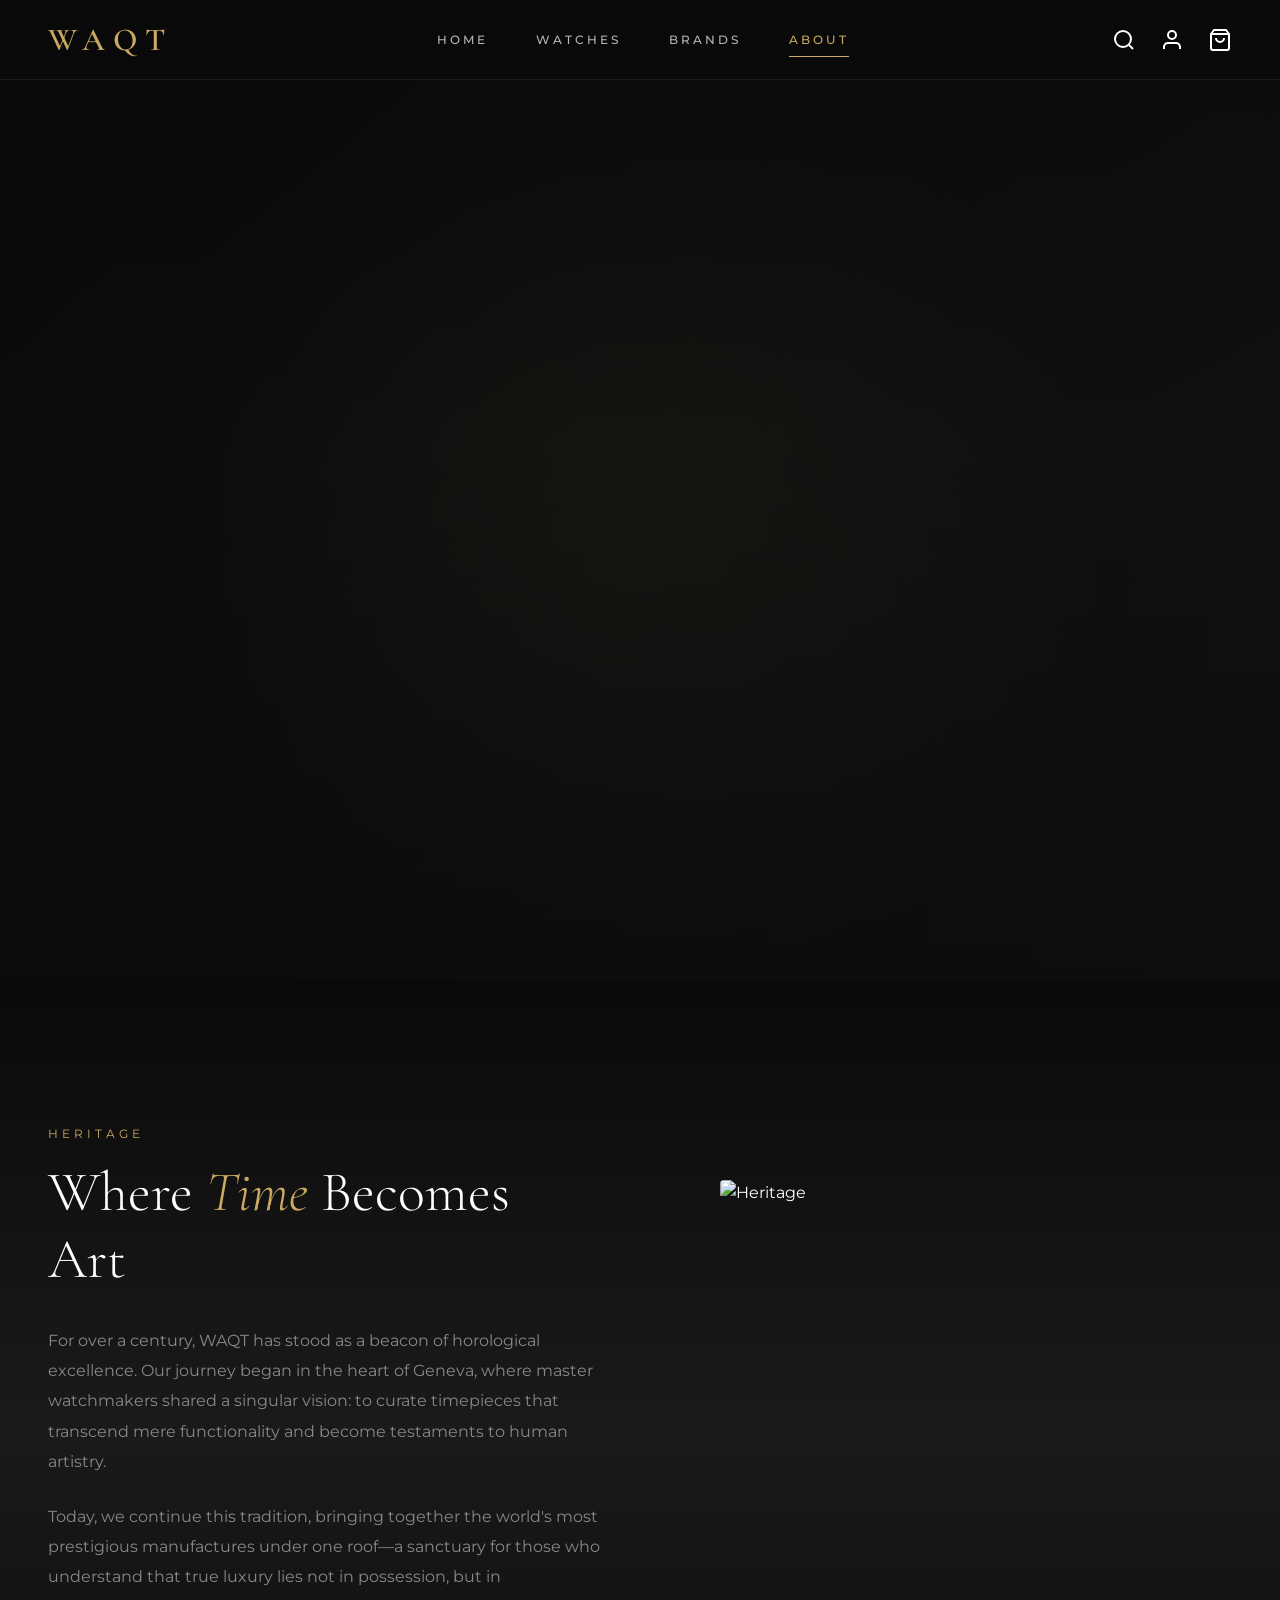
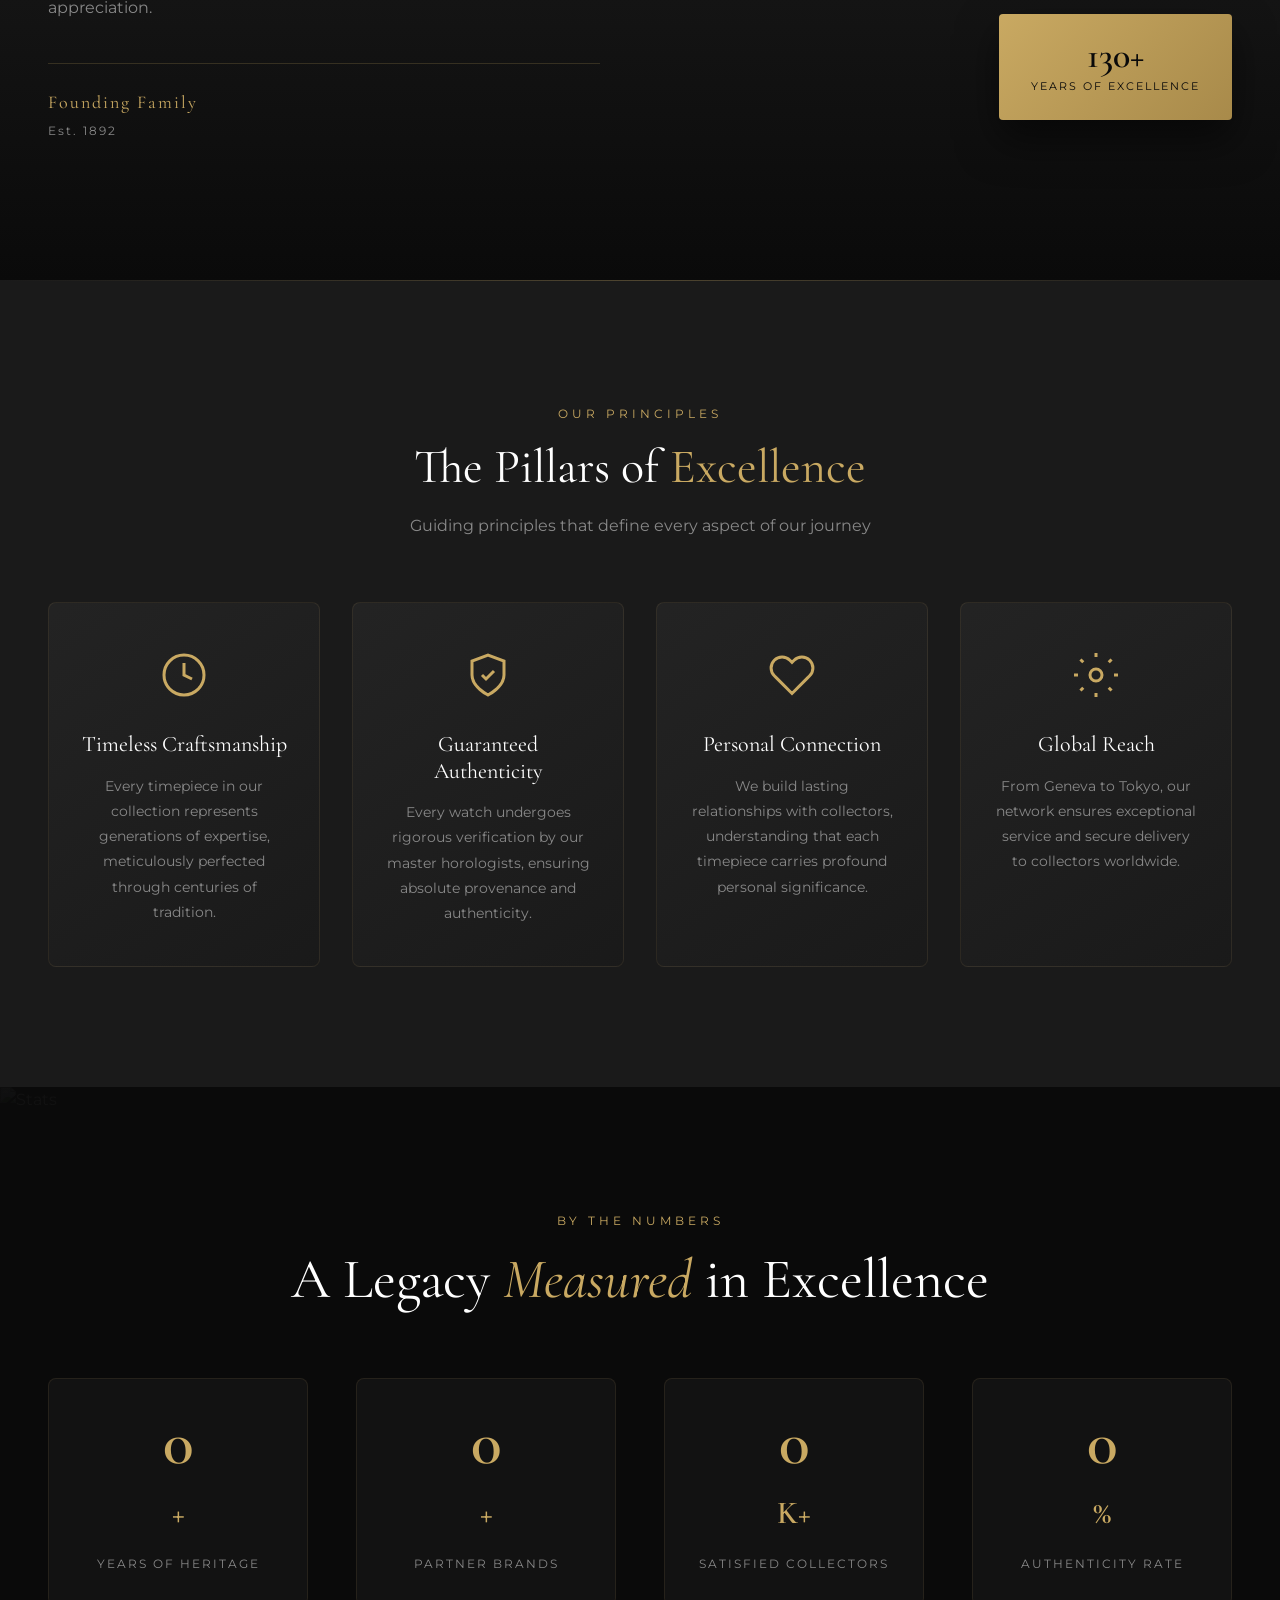
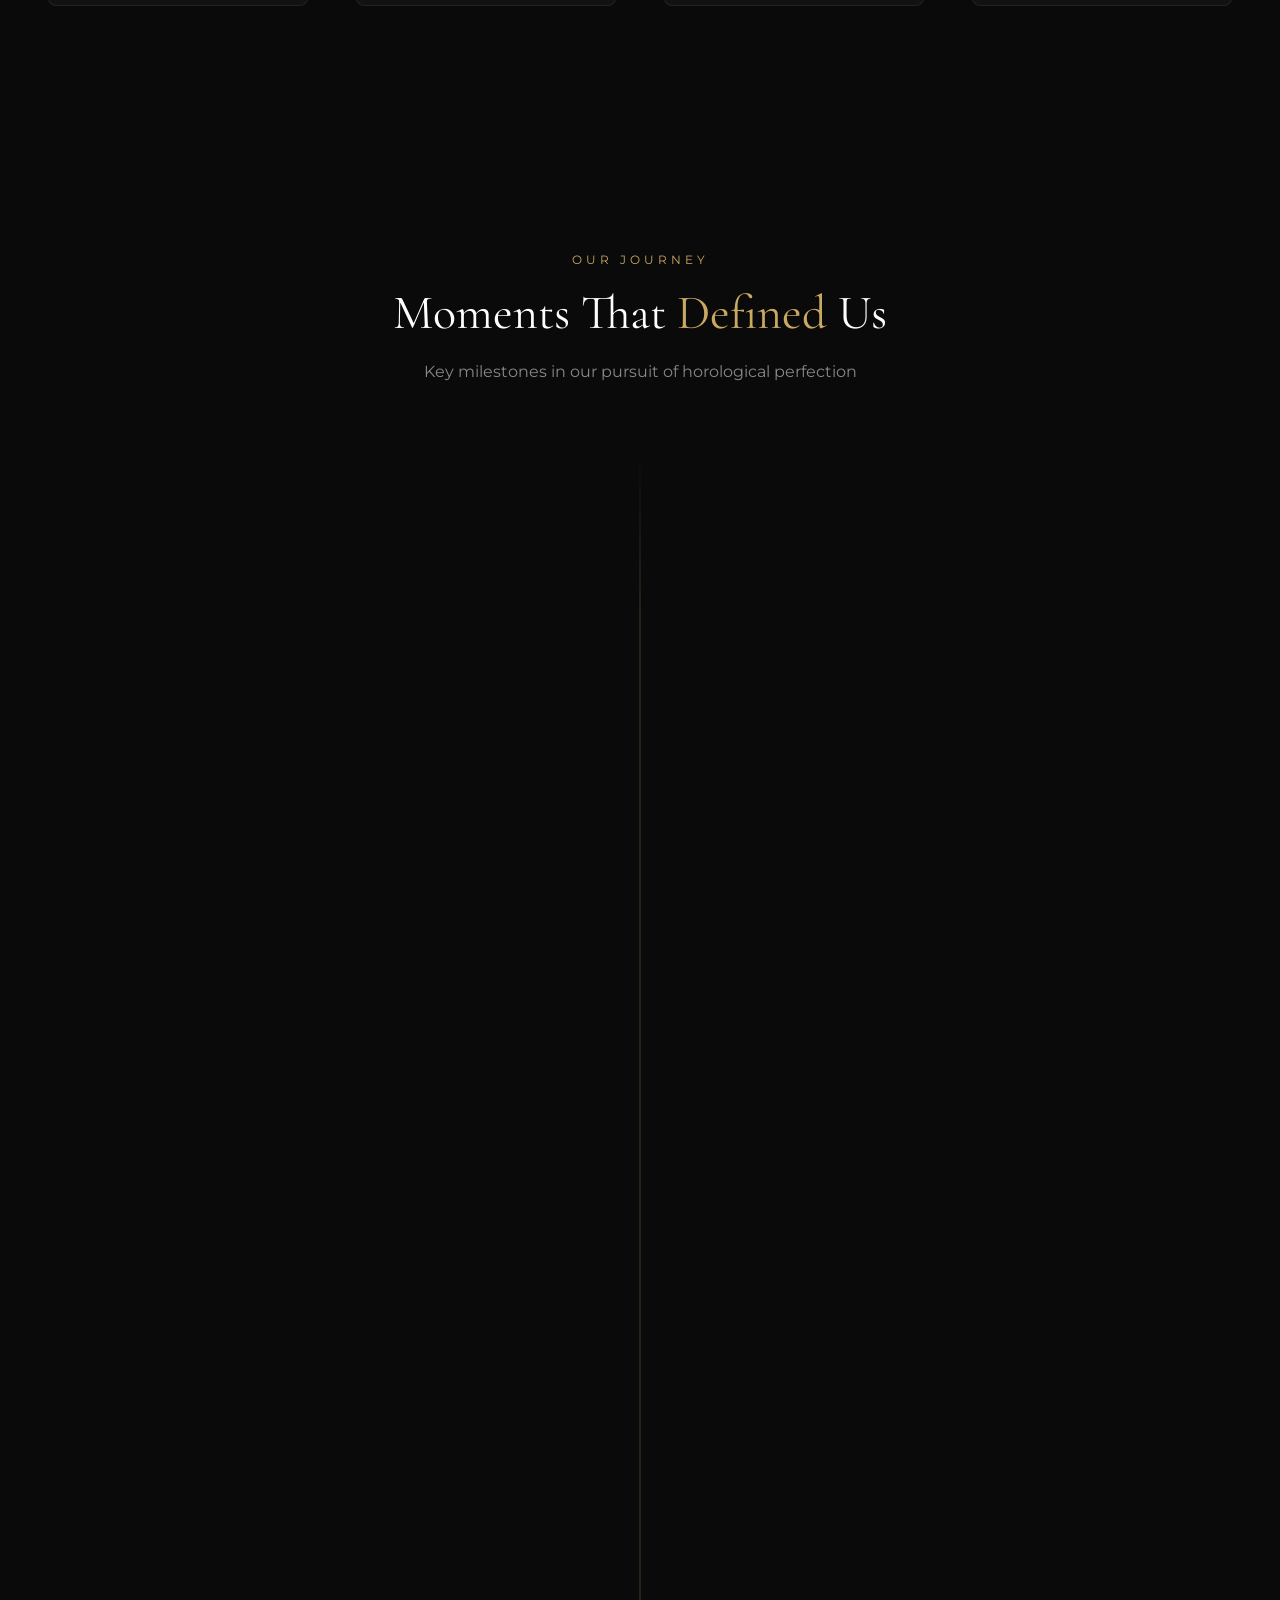
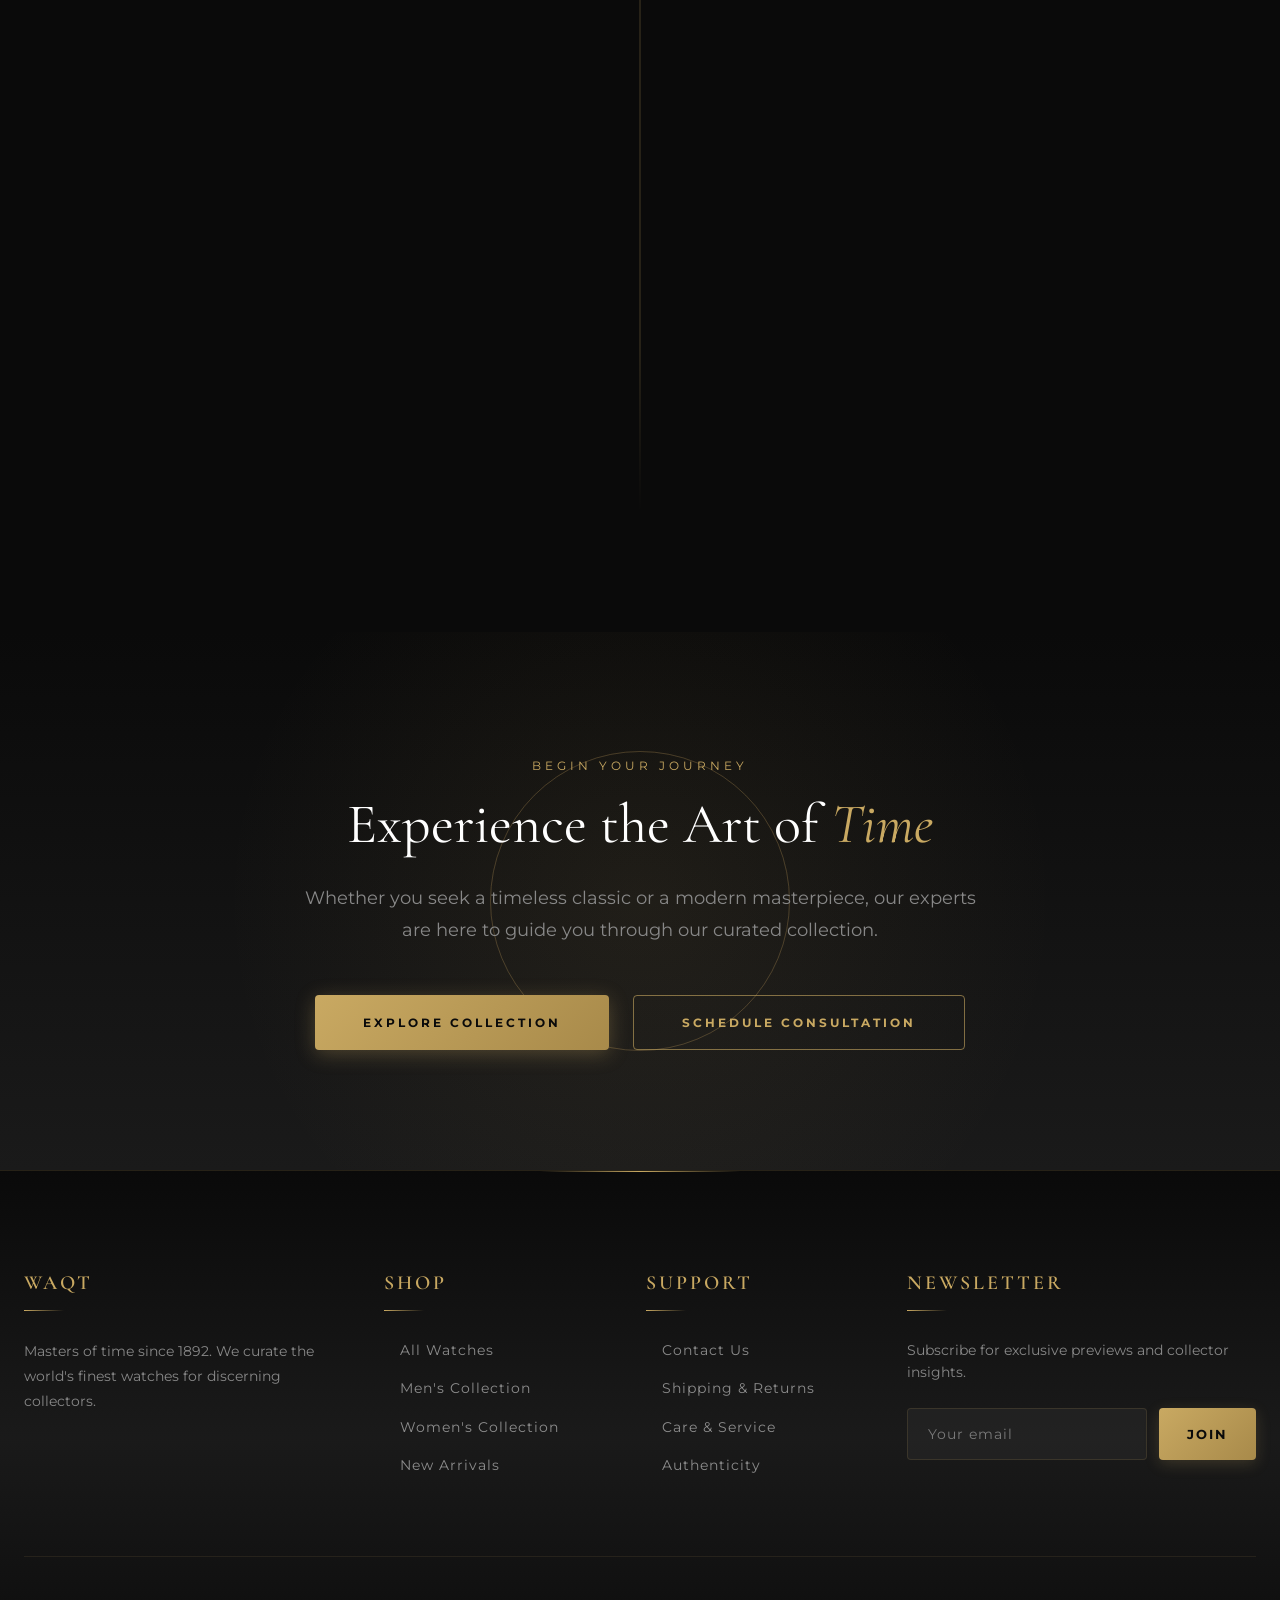
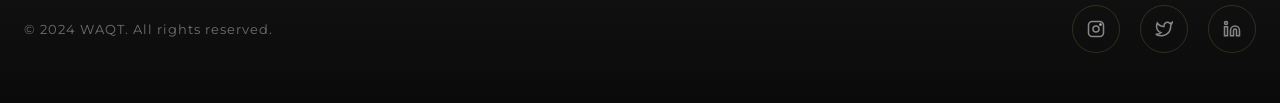
==== commit ffefc7de: "feat: implement product data structure and image rendering logic for the watch catalog" ====
--- a/about.html
+++ b/about.html
@@ -59,140 +59,217 @@
     </header>
 
     <section class="about-hero">
+        <div class="about-hero-bg">
+            <img src="assets/images/heroBackground-01.webp" alt="Hero">
+        </div>
         <div class="about-hero-overlay"></div>
+        <div class="about-hero-particles">
+            <span></span><span></span><span></span><span></span><span></span>
+        </div>
         <div class="about-hero-content">
-            <h1 class="about-hero-title">Our <span>Story</span></h1>
-            <p class="about-hero-subtitle">Crafting excellence since 1892</p>
-        </div>
-    </section>
-
-    <section class="about-section">
+            <p class="about-hero-label">Established 1892</p>
+            <h1 class="about-hero-title">
+                <span class="title-word">Our</span>
+                <span class="title-word">Story</span>
+            </h1>
+            <div class="about-hero-line"></div>
+            <p class="about-hero-subtitle">A legacy of excellence in horology</p>
+        </div>
+        <div class="about-hero-scroll">
+            <span>Discover</span>
+            <div class="scroll-indicator">
+                <svg viewBox="0 0 24 24" fill="none" stroke="currentColor" stroke-width="2">
+                    <path d="M12 5v14M5 12l7 7 7-7"/>
+                </svg>
+            </div>
+        </div>
+    </section>
+
+    <section class="about-intro">
         <div class="container">
-            <div class="about-grid">
-                <div class="about-text">
-                    <h2 class="section-title" style="text-align: left; margin-bottom: 32px;">The Art of <span>Time</span></h2>
-                    <p class="about-description">WAQT was founded with a singular vision: to curate the world's finest timepieces for discerning collectors who appreciate the pinnacle of horological craftsmanship.</p>
-                    <p class="about-description">For over a century, we have been the guardians of haute horlogerie, partnering with the most prestigious manufactures to bring exceptional watches to those who demand nothing less than perfection.</p>
-                </div>
-                <div class="about-image">
-                    <img src="assets/images/heroBackground-01.webp" alt="Heritage">
-                </div>
-            </div>
-        </div>
-    </section>
-
-    <section class="about-stats-section">
+            <div class="about-intro-grid">
+                <div class="about-intro-text">
+                    <span class="section-label">Heritage</span>
+                    <h2 class="about-intro-title">Where <span>Time</span> Becomes Art</h2>
+                    <p class="about-intro-description">For over a century, WAQT has stood as a beacon of horological excellence. Our journey began in the heart of Geneva, where master watchmakers shared a singular vision: to curate timepieces that transcend mere functionality and become testaments to human artistry.</p>
+                    <p class="about-intro-description">Today, we continue this tradition, bringing together the world's most prestigious manufactures under one roof—a sanctuary for those who understand that true luxury lies not in possession, but in appreciation.</p>
+                    <div class="about-intro-signature">
+                        <span class="signature-name">Founding Family</span>
+                        <span class="signature-year">Est. 1892</span>
+                    </div>
+                </div>
+                <div class="about-intro-visual">
+                    <div class="visual-frame">
+                        <img src="assets/images/heroBackground-02.webp" alt="Heritage">
+                        <div class="visual-accent"></div>
+                    </div>
+                    <div class="visual-badge">
+                        <span class="badge-year">130+</span>
+                        <span class="badge-text">Years of Excellence</span>
+                    </div>
+                </div>
+            </div>
+        </div>
+    </section>
+
+    <section class="about-values">
         <div class="container">
-            <div class="stats-grid">
-                <div class="stat-card">
-                    <span class="stat-number">130+</span>
-                    <span class="stat-label">Years of Excellence</span>
-                </div>
-                <div class="stat-card">
-                    <span class="stat-number">50+</span>
-                    <span class="stat-label">Luxury Brands</span>
-                </div>
-                <div class="stat-card">
-                    <span class="stat-number">10K+</span>
-                    <span class="stat-label">Satisfied Clients</span>
-                </div>
-                <div class="stat-card">
-                    <span class="stat-number">100%</span>
-                    <span class="stat-label">Authenticity Guaranteed</span>
-                </div>
-            </div>
-        </div>
-    </section>
-
-    <section class="about-section">
+            <div class="section-header">
+                <span class="section-label">Our Principles</span>
+                <h2 class="section-title">The Pillars of <span>Excellence</span></h2>
+                <p class="section-subtitle">Guiding principles that define every aspect of our journey</p>
+            </div>
+            <div class="values-grid">
+                <div class="value-card">
+                    <div class="value-icon">
+                        <svg viewBox="0 0 24 24" fill="none" stroke="currentColor" stroke-width="1.5">
+                            <circle cx="12" cy="12" r="10"/>
+                            <path d="M12 6v6l4 2"/>
+                        </svg>
+                    </div>
+                    <h3 class="value-title">Timeless Craftsmanship</h3>
+                    <p class="value-description">Every timepiece in our collection represents generations of expertise, meticulously perfected through centuries of tradition.</p>
+                </div>
+                <div class="value-card">
+                    <div class="value-icon">
+                        <svg viewBox="0 0 24 24" fill="none" stroke="currentColor" stroke-width="1.5">
+                            <path d="M12 22s8-4 8-10V5l-8-3-8 3v7c0 6 8 10 8 10z"/>
+                            <path d="M9 12l2 2 4-4"/>
+                        </svg>
+                    </div>
+                    <h3 class="value-title">Guaranteed Authenticity</h3>
+                    <p class="value-description">Every watch undergoes rigorous verification by our master horologists, ensuring absolute provenance and authenticity.</p>
+                </div>
+                <div class="value-card">
+                    <div class="value-icon">
+                        <svg viewBox="0 0 24 24" fill="none" stroke="currentColor" stroke-width="1.5">
+                            <path d="M20.84 4.61a5.5 5.5 0 0 0-7.78 0L12 5.67l-1.06-1.06a5.5 5.5 0 0 0-7.78 7.78l1.06 1.06L12 21.23l7.78-7.78 1.06-1.06a5.5 5.5 0 0 0 0-7.78z"/>
+                        </svg>
+                    </div>
+                    <h3 class="value-title">Personal Connection</h3>
+                    <p class="value-description">We build lasting relationships with collectors, understanding that each timepiece carries profound personal significance.</p>
+                </div>
+                <div class="value-card">
+                    <div class="value-icon">
+                        <svg viewBox="0 0 24 24" fill="none" stroke="currentColor" stroke-width="1.5">
+                            <circle cx="12" cy="12" r="3"/>
+                            <path d="M12 1v2M12 21v2M4.22 4.22l1.42 1.42M18.36 18.36l1.42 1.42M1 12h2M21 12h2M4.22 19.78l1.42-1.42M18.36 5.64l1.42-1.42"/>
+                        </svg>
+                    </div>
+                    <h3 class="value-title">Global Reach</h3>
+                    <p class="value-description">From Geneva to Tokyo, our network ensures exceptional service and secure delivery to collectors worldwide.</p>
+                </div>
+            </div>
+        </div>
+    </section>
+
+    <section class="about-stats">
+        <div class="stats-bg">
+            <img src="assets/images/heroBackground-03.webp" alt="Stats">
+            <div class="stats-overlay"></div>
+        </div>
         <div class="container">
-            <div class="about-grid reverse">
-                <div class="about-text">
-                    <h2 class="section-title" style="text-align: left; margin-bottom: 32px;">Our <span>Philosophy</span></h2>
-                    <p class="about-description">We believe that a timepiece is more than an instrument—it is a legacy, a statement of refined taste, and a companion for life's most significant moments.</p>
-                    <p class="about-description">Every watch in our collection is selected through rigorous evaluation, ensuring it meets our exacting standards for craftsmanship, heritage, and enduring value. We don't just sell watches; we curate heirlooms.</p>
-                    <ul class="about-list">
-                        <li>
-                            <svg viewBox="0 0 24 24" fill="none" stroke="currentColor" stroke-width="2">
-                                <polyline points="20 6 9 17 4 12"/>
-                            </svg>
-                            <span>100% Authentic Timepieces</span>
-                        </li>
-                        <li>
-                            <svg viewBox="0 0 24 24" fill="none" stroke="currentColor" stroke-width="2">
-                                <polyline points="20 6 9 17 4 12"/>
-                            </svg>
-                            <span>Expert Authentication & Verification</span>
-                        </li>
-                        <li>
-                            <svg viewBox="0 0 24 24" fill="none" stroke="currentColor" stroke-width="2">
-                                <polyline points="20 6 9 17 4 12"/>
-                            </svg>
-                            <span>Lifetime Service & Support</span>
-                        </li>
-                        <li>
-                            <svg viewBox="0 0 24 24" fill="none" stroke="currentColor" stroke-width="2">
-                                <polyline points="20 6 9 17 4 12"/>
-                            </svg>
-                            <span>Global Shipping & Insurance</span>
-                        </li>
-                    </ul>
-                </div>
-                <div class="about-image">
-                    <img src="assets/images/heroBackground-02.webp" alt="Philosophy">
-                </div>
-            </div>
-        </div>
-    </section>
-
-    <section class="about-timeline-section">
+            <div class="stats-content">
+                <span class="section-label" style="color: var(--gold);">By The Numbers</span>
+                <h2 class="stats-title">A Legacy <span>Measured</span> in Excellence</h2>
+                <div class="stats-grid">
+                    <div class="stat-item">
+                        <span class="stat-number" data-target="130">0</span>
+                        <span class="stat-suffix">+</span>
+                        <span class="stat-label">Years of Heritage</span>
+                    </div>
+                    <div class="stat-item">
+                        <span class="stat-number" data-target="50">0</span>
+                        <span class="stat-suffix">+</span>
+                        <span class="stat-label">Partner Brands</span>
+                    </div>
+                    <div class="stat-item">
+                        <span class="stat-number" data-target="10">0</span>
+                        <span class="stat-suffix">K+</span>
+                        <span class="stat-label">Satisfied Collectors</span>
+                    </div>
+                    <div class="stat-item">
+                        <span class="stat-number" data-target="100">0</span>
+                        <span class="stat-suffix">%</span>
+                        <span class="stat-label">Authenticity Rate</span>
+                    </div>
+                </div>
+            </div>
+        </div>
+    </section>
+
+    <section class="about-timeline">
         <div class="container">
-            <h2 class="section-title">Our <span>Journey</span></h2>
-            <div class="timeline">
-                <div class="timeline-item">
-                    <div class="timeline-marker"></div>
-                    <div class="timeline-content">
+            <div class="section-header">
+                <span class="section-label">Our Journey</span>
+                <h2 class="section-title">Moments That <span>Defined</span> Us</h2>
+                <p class="section-subtitle">Key milestones in our pursuit of horological perfection</p>
+            </div>
+            <div class="timeline-container">
+                <div class="timeline-line"></div>
+                <div class="timeline-item" data-year="1892">
+                    <div class="timeline-dot"></div>
+                    <div class="timeline-card">
                         <span class="timeline-year">1892</span>
-                        <h3 class="timeline-title">The Beginning</h3>
-                        <p class="timeline-description">WAQT is founded in Geneva, establishing our commitment to exceptional timepieces.</p>
-                    </div>
-                </div>
-                <div class="timeline-item">
-                    <div class="timeline-marker"></div>
-                    <div class="timeline-content">
+                        <h3 class="timeline-heading">The Foundation</h3>
+                        <p class="timeline-text">In a small Geneva atelier, our founding vision took shape—a commitment to curating the world's finest timepieces for discerning collectors.</p>
+                        <div class="timeline-decoration"></div>
+                    </div>
+                </div>
+                <div class="timeline-item" data-year="1925">
+                    <div class="timeline-dot"></div>
+                    <div class="timeline-card">
                         <span class="timeline-year">1925</span>
-                        <h3 class="timeline-title">International Expansion</h3>
-                        <p class="timeline-description">Opening flagship boutiques in Paris, London, and New York.</p>
-                    </div>
-                </div>
-                <div class="timeline-item">
-                    <div class="timeline-marker"></div>
-                    <div class="timeline-content">
+                        <h3 class="timeline-heading">Global Expansion</h3>
+                        <p class="timeline-text">Our first international boutiques opened in Paris, London, and New York, bringing European horological excellence to the world stage.</p>
+                        <div class="timeline-decoration"></div>
+                    </div>
+                </div>
+                <div class="timeline-item" data-year="1968">
+                    <div class="timeline-dot"></div>
+                    <div class="timeline-card">
                         <span class="timeline-year">1968</span>
-                        <h3 class="timeline-title">Pioneering Digital</h3>
-                        <p class="timeline-description">Introducing innovative client services and authentication protocols.</p>
-                    </div>
-                </div>
-                <div class="timeline-item">
-                    <div class="timeline-marker"></div>
-                    <div class="timeline-content">
+                        <h3 class="timeline-heading">Innovation Era</h3>
+                        <p class="timeline-text">Pioneering modern authentication protocols and client services, setting new standards in the luxury watch industry.</p>
+                        <div class="timeline-decoration"></div>
+                    </div>
+                </div>
+                <div class="timeline-item" data-year="1995">
+                    <div class="timeline-dot"></div>
+                    <div class="timeline-card">
+                        <span class="timeline-year">1995</span>
+                        <h3 class="timeline-heading">Asian Expansion</h3>
+                        <p class="timeline-text">Bringing our curated collection to Asia with flagships in Tokyo, Hong Kong, and Singapore.</p>
+                        <div class="timeline-decoration"></div>
+                    </div>
+                </div>
+                <div class="timeline-item" data-year="2024">
+                    <div class="timeline-dot"></div>
+                    <div class="timeline-card">
                         <span class="timeline-year">2024</span>
-                        <h3 class="timeline-title">Modern Legacy</h3>
-                        <p class="timeline-description">Continuing our tradition of excellence in the digital age.</p>
-                    </div>
-                </div>
-            </div>
-        </div>
-    </section>
-
-    <section class="about-cta-section">
+                        <h3 class="timeline-heading">Digital Renaissance</h3>
+                        <p class="timeline-text">Embracing the digital age while preserving our commitment to personal service and authentic expertise.</p>
+                        <div class="timeline-decoration"></div>
+                    </div>
+                </div>
+            </div>
+        </div>
+    </section>
+
+    <section class="about-cta">
+        <div class="cta-bg">
+            <div class="cta-particles">
+                <span></span><span></span><span></span>
+            </div>
+        </div>
         <div class="container">
             <div class="cta-content">
-                <h2 class="cta-title">Experience WAQT</h2>
-                <p class="cta-description">Visit our boutiques or explore our curated collection online.</p>
+                <span class="cta-label">Begin Your Journey</span>
+                <h2 class="cta-title">Experience the Art of <span>Time</span></h2>
+                <p class="cta-text">Whether you seek a timeless classic or a modern masterpiece, our experts are here to guide you through our curated collection.</p>
                 <div class="cta-buttons">
                     <a href="products.html" class="btn btn-primary">Explore Collection</a>
-                    <a href="#" class="btn btn-outline">Contact Us</a>
+                    <button class="btn btn-outline about-contact-btn">Schedule Consultation</button>
                 </div>
             </div>
         </div>
@@ -356,6 +433,7 @@
 
     <script src="https://cdnjs.cloudflare.com/ajax/libs/gsap/3.12.2/gsap.min.js"></script>
     <script src="https://cdnjs.cloudflare.com/ajax/libs/gsap/3.12.2/ScrollTrigger.min.js"></script>
+    <script src="https://cdnjs.cloudflare.com/ajax/libs/gsap/3.12.2/ScrollToPlugin.min.js"></script>
     <script src="js/app.js"></script>
 </body>
 </html>
--- a/css/styles.css
+++ b/css/styles.css
@@ -705,6 +705,18 @@
     width: 100%;
     height: 100%;
     object-fit: cover;
+}
+
+.product-watch-img {
+    width: 100%;
+    height: 100%;
+    object-fit: cover;
+    object-position: center;
+    transition: transform 0.6s cubic-bezier(0.25, 0.46, 0.45, 0.94);
+}
+
+.product-card:hover .product-watch-img {
+    transform: scale(1.08);
 }
 
 .product-image::after {
@@ -1831,6 +1843,19 @@
     align-items: center;
     justify-content: center;
     margin-bottom: 16px;
+    overflow: hidden;
+}
+
+.product-main-image img {
+    width: 100%;
+    height: 100%;
+    object-fit: cover;
+    object-position: center;
+    transition: transform 0.6s ease;
+}
+
+.product-main-image:hover img {
+    transform: scale(1.05);
 }
 
 .product-main-image svg {
@@ -1855,6 +1880,13 @@
     align-items: center;
     justify-content: center;
     transition: border-color var(--transition-fast);
+    overflow: hidden;
+}
+
+.product-thumbnail img {
+    width: 100%;
+    height: 100%;
+    object-fit: cover;
 }
 
 .product-thumbnail:hover,
@@ -2879,3 +2911,800 @@
         align-items: center;
     }
 }
+
+.about-hero {
+    position: relative;
+    height: 100vh;
+    min-height: 700px;
+    display: flex;
+    align-items: center;
+    justify-content: center;
+    overflow: hidden;
+    margin-top: 80px;
+}
+
+.about-hero-bg {
+    position: absolute;
+    top: 0;
+    left: 0;
+    width: 100%;
+    height: 100%;
+    z-index: 0;
+}
+
+.about-hero-bg img {
+    width: 100%;
+    height: 100%;
+    object-fit: cover;
+    transform: scale(1.1);
+    animation: kenBurns 20s ease-in-out infinite alternate;
+}
+
+@keyframes kenBurns {
+    0% { transform: scale(1.1) translate(0, 0); }
+    100% { transform: scale(1.2) translate(-2%, -2%); }
+}
+
+.about-hero-overlay {
+    position: absolute;
+    top: 0;
+    left: 0;
+    right: 0;
+    bottom: 0;
+    background: linear-gradient(180deg, 
+        rgba(10, 10, 10, 0.7) 0%, 
+        rgba(10, 10, 10, 0.5) 40%,
+        rgba(10, 10, 10, 0.8) 100%);
+    z-index: 1;
+}
+
+.about-hero-particles {
+    position: absolute;
+    top: 0;
+    left: 0;
+    right: 0;
+    bottom: 0;
+    z-index: 1;
+    pointer-events: none;
+}
+
+.about-hero-particles span {
+    position: absolute;
+    width: 4px;
+    height: 4px;
+    background: var(--gold);
+    border-radius: 50%;
+    opacity: 0;
+    animation: particleFloat 8s ease-in-out infinite;
+}
+
+.about-hero-particles span:nth-child(1) { left: 10%; top: 20%; animation-delay: 0s; }
+.about-hero-particles span:nth-child(2) { left: 20%; top: 60%; animation-delay: 1s; }
+.about-hero-particles span:nth-child(3) { left: 50%; top: 30%; animation-delay: 2s; }
+.about-hero-particles span:nth-child(4) { left: 70%; top: 70%; animation-delay: 3s; }
+.about-hero-particles span:nth-child(5) { left: 85%; top: 40%; animation-delay: 4s; }
+
+@keyframes particleFloat {
+    0%, 100% { opacity: 0; transform: translateY(0) scale(0.5); }
+    50% { opacity: 0.6; transform: translateY(-30px) scale(1); }
+}
+
+.about-hero-content {
+    position: relative;
+    z-index: 2;
+    text-align: center;
+    padding: 0 24px;
+}
+
+.about-hero-label {
+    font-size: 12px;
+    letter-spacing: 6px;
+    text-transform: uppercase;
+    color: var(--gold);
+    margin-bottom: 24px;
+    opacity: 0;
+    transform: translateY(20px);
+}
+
+.about-hero-title {
+    font-family: var(--font-heading);
+    font-size: clamp(60px, 12vw, 140px);
+    font-weight: 300;
+    line-height: 1;
+    margin-bottom: 24px;
+    display: flex;
+    gap: 24px;
+    justify-content: center;
+}
+
+.title-word {
+    display: inline-block;
+    opacity: 0;
+    transform: translateY(60px);
+}
+
+.about-hero-title .title-word:nth-child(1) {
+    color: var(--white);
+}
+
+.about-hero-title .title-word:nth-child(2) {
+    color: var(--gold);
+    font-style: italic;
+}
+
+.about-hero-line {
+    width: 80px;
+    height: 1px;
+    background: linear-gradient(90deg, transparent, var(--gold), transparent);
+    margin: 0 auto 24px;
+    opacity: 0;
+    transform: scaleX(0);
+}
+
+.about-hero-subtitle {
+    font-size: 16px;
+    letter-spacing: 4px;
+    text-transform: uppercase;
+    color: var(--muted-gray);
+    opacity: 0;
+    transform: translateY(20px);
+}
+
+.about-hero-scroll {
+    position: absolute;
+    bottom: 48px;
+    left: 50%;
+    transform: translateX(-50%);
+    z-index: 2;
+    display: flex;
+    flex-direction: column;
+    align-items: center;
+    gap: 12px;
+    cursor: pointer;
+    opacity: 0;
+}
+
+.about-hero-scroll span {
+    font-size: 11px;
+    letter-spacing: 3px;
+    text-transform: uppercase;
+    color: var(--muted-gray);
+}
+
+.scroll-indicator {
+    width: 24px;
+    height: 24px;
+    color: var(--gold);
+    animation: scrollBounce 2s ease-in-out infinite;
+}
+
+@keyframes scrollBounce {
+    0%, 100% { transform: translateY(0); }
+    50% { transform: translateY(8px); }
+}
+
+.section-label {
+    display: inline-block;
+    font-size: 12px;
+    letter-spacing: 4px;
+    text-transform: uppercase;
+    color: var(--gold);
+    margin-bottom: 16px;
+}
+
+.section-header {
+    text-align: center;
+    margin-bottom: 64px;
+}
+
+.section-header .section-title {
+    margin-bottom: 16px;
+}
+
+.section-subtitle {
+    font-size: 16px;
+    color: var(--muted-gray);
+    max-width: 500px;
+    margin: 0 auto;
+}
+
+.about-intro {
+    padding: 120px 24px;
+    background: linear-gradient(180deg, var(--primary-black) 0%, var(--charcoal) 50%, var(--primary-black) 100%);
+}
+
+.about-intro-grid {
+    display: grid;
+    grid-template-columns: 1fr 1fr;
+    gap: 80px;
+    max-width: var(--container-width);
+    margin: 0 auto;
+    align-items: center;
+}
+
+.about-intro-text {
+    padding: 20px 0;
+}
+
+.about-intro-title {
+    font-family: var(--font-heading);
+    font-size: clamp(36px, 5vw, 56px);
+    font-weight: 300;
+    color: var(--white);
+    margin-bottom: 32px;
+    line-height: 1.2;
+}
+
+.about-intro-title span {
+    color: var(--gold);
+    font-style: italic;
+}
+
+.about-intro-description {
+    font-size: 16px;
+    line-height: 1.9;
+    color: var(--muted-gray);
+    margin-bottom: 24px;
+}
+
+.about-intro-signature {
+    display: flex;
+    flex-direction: column;
+    gap: 4px;
+    margin-top: 40px;
+    padding-top: 24px;
+    border-top: 1px solid rgba(201, 169, 98, 0.2);
+}
+
+.signature-name {
+    font-family: var(--font-heading);
+    font-size: 18px;
+    color: var(--gold);
+    letter-spacing: 2px;
+}
+
+.signature-year {
+    font-size: 12px;
+    color: var(--muted-gray);
+    letter-spacing: 2px;
+}
+
+.about-intro-visual {
+    position: relative;
+    padding: 40px;
+}
+
+.visual-frame {
+    position: relative;
+    overflow: hidden;
+    border-radius: 4px;
+}
+
+.visual-frame img {
+    width: 100%;
+    height: 500px;
+    object-fit: cover;
+    transition: transform 0.8s ease;
+}
+
+.visual-frame:hover img {
+    transform: scale(1.05);
+}
+
+.visual-accent {
+    position: absolute;
+    top: -20px;
+    right: -20px;
+    width: 100%;
+    height: 100%;
+    border: 1px solid rgba(201, 169, 98, 0.4);
+    border-radius: 4px;
+    z-index: -1;
+}
+
+.visual-badge {
+    position: absolute;
+    bottom: 0;
+    right: 0;
+    background: linear-gradient(135deg, var(--gold), var(--gold-dark));
+    padding: 24px 32px;
+    border-radius: 4px;
+    text-align: center;
+    box-shadow: 0 20px 40px rgba(0, 0, 0, 0.5);
+}
+
+.badge-year {
+    display: block;
+    font-family: var(--font-heading);
+    font-size: 36px;
+    font-weight: 600;
+    color: var(--primary-black);
+    line-height: 1;
+}
+
+.badge-text {
+    display: block;
+    font-size: 11px;
+    letter-spacing: 2px;
+    text-transform: uppercase;
+    color: var(--primary-black);
+    margin-top: 4px;
+}
+
+.about-values {
+    padding: 120px 24px;
+    background: var(--charcoal);
+    position: relative;
+    overflow: hidden;
+}
+
+.about-values::before {
+    content: '';
+    position: absolute;
+    top: 0;
+    left: 0;
+    right: 0;
+    height: 1px;
+    background: linear-gradient(90deg, transparent, rgba(201, 169, 98, 0.3), transparent);
+}
+
+.values-grid {
+    display: grid;
+    grid-template-columns: repeat(4, 1fr);
+    gap: 32px;
+    max-width: var(--container-width);
+    margin: 0 auto;
+}
+
+.value-card {
+    background: linear-gradient(145deg, rgba(42, 42, 42, 0.6) 0%, rgba(26, 26, 26, 0.6) 100%);
+    border: 1px solid rgba(201, 169, 98, 0.1);
+    border-radius: 8px;
+    padding: 40px 32px;
+    text-align: center;
+    transition: all 0.5s cubic-bezier(0.25, 0.46, 0.45, 0.94);
+    position: relative;
+    overflow: hidden;
+}
+
+.value-card::before {
+    content: '';
+    position: absolute;
+    top: 0;
+    left: 50%;
+    transform: translateX(-50%);
+    width: 0;
+    height: 2px;
+    background: var(--gold);
+    transition: width 0.5s ease;
+}
+
+.value-card:hover {
+    transform: translateY(-12px);
+    border-color: rgba(201, 169, 98, 0.3);
+    box-shadow: 0 25px 50px rgba(0, 0, 0, 0.5), 0 0 30px rgba(201, 169, 98, 0.1);
+}
+
+.value-card:hover::before {
+    width: 100%;
+}
+
+.value-icon {
+    width: 64px;
+    height: 64px;
+    margin: 0 auto 24px;
+    display: flex;
+    align-items: center;
+    justify-content: center;
+    color: var(--gold);
+    transition: all 0.5s ease;
+}
+
+.value-icon svg {
+    width: 48px;
+    height: 48px;
+}
+
+.value-card:hover .value-icon {
+    transform: scale(1.1);
+}
+
+.value-title {
+    font-family: var(--font-heading);
+    font-size: 22px;
+    color: var(--white);
+    margin-bottom: 16px;
+}
+
+.value-description {
+    font-size: 14px;
+    line-height: 1.8;
+    color: var(--muted-gray);
+}
+
+.about-stats {
+    position: relative;
+    padding: 120px 24px;
+    overflow: hidden;
+}
+
+.stats-bg {
+    position: absolute;
+    top: 0;
+    left: 0;
+    right: 0;
+    bottom: 0;
+    z-index: 0;
+}
+
+.stats-bg img {
+    width: 100%;
+    height: 100%;
+    object-fit: cover;
+    filter: grayscale(30%) brightness(0.3);
+}
+
+.stats-overlay {
+    position: absolute;
+    top: 0;
+    left: 0;
+    right: 0;
+    bottom: 0;
+    background: linear-gradient(180deg, 
+        rgba(10, 10, 10, 0.9) 0%, 
+        rgba(10, 10, 10, 0.85) 100%);
+}
+
+.stats-content {
+    position: relative;
+    z-index: 1;
+    text-align: center;
+    max-width: var(--container-width);
+    margin: 0 auto;
+}
+
+.stats-title {
+    font-family: var(--font-heading);
+    font-size: clamp(32px, 5vw, 56px);
+    color: var(--white);
+    margin-bottom: 64px;
+}
+
+.stats-title span {
+    color: var(--gold);
+    font-style: italic;
+}
+
+.stats-grid {
+    display: grid;
+    grid-template-columns: repeat(4, 1fr);
+    gap: 48px;
+}
+
+.stat-item {
+    text-align: center;
+    padding: 32px;
+    background: rgba(42, 42, 42, 0.3);
+    border: 1px solid rgba(201, 169, 98, 0.1);
+    border-radius: 8px;
+    transition: all 0.4s ease;
+}
+
+.stat-item:hover {
+    background: rgba(42, 42, 42, 0.5);
+    border-color: rgba(201, 169, 98, 0.3);
+    transform: translateY(-8px);
+}
+
+.stat-number {
+    font-family: var(--font-heading);
+    font-size: 64px;
+    font-weight: 600;
+    color: var(--gold);
+    line-height: 1;
+}
+
+.stat-suffix {
+    font-family: var(--font-heading);
+    font-size: 32px;
+    font-weight: 600;
+    color: var(--gold);
+}
+
+.stat-label {
+    display: block;
+    font-size: 12px;
+    letter-spacing: 2px;
+    text-transform: uppercase;
+    color: var(--muted-gray);
+    margin-top: 16px;
+}
+
+.about-timeline {
+    padding: 120px 24px;
+    background: var(--primary-black);
+    position: relative;
+}
+
+.timeline-container {
+    position: relative;
+    max-width: 900px;
+    margin: 0 auto;
+    padding: 40px 0;
+}
+
+.timeline-line {
+    position: absolute;
+    left: 50%;
+    top: 0;
+    bottom: 0;
+    width: 1px;
+    background: linear-gradient(180deg, 
+        transparent 0%, 
+        rgba(201, 169, 98, 0.3) 10%, 
+        rgba(201, 169, 98, 0.3) 90%, 
+        transparent 100%);
+    transform: translateX(-50%);
+}
+
+.timeline-item {
+    display: flex;
+    justify-content: center;
+    padding: 40px 0;
+    position: relative;
+    opacity: 0;
+    transform: translateY(30px);
+}
+
+.timeline-item:nth-child(odd) .timeline-card {
+    margin-right: calc(50% + 40px);
+    text-align: right;
+    align-items: flex-end;
+}
+
+.timeline-item:nth-child(even) .timeline-card {
+    margin-left: calc(50% + 40px);
+    text-align: left;
+    align-items: flex-start;
+}
+
+.timeline-dot {
+    position: absolute;
+    left: 50%;
+    top: 50%;
+    transform: translate(-50%, -50%);
+    width: 16px;
+    height: 16px;
+    background: var(--primary-black);
+    border: 2px solid var(--gold);
+    border-radius: 50%;
+    z-index: 2;
+    transition: all 0.4s ease;
+}
+
+.timeline-item:hover .timeline-dot {
+    background: var(--gold);
+    box-shadow: 0 0 20px rgba(201, 169, 98, 0.5);
+}
+
+.timeline-card {
+    width: calc(50% - 60px);
+    max-width: 350px;
+    display: flex;
+    flex-direction: column;
+    padding: 32px;
+    background: linear-gradient(145deg, rgba(42, 42, 42, 0.4) 0%, rgba(26, 26, 26, 0.4) 100%);
+    border: 1px solid rgba(201, 169, 98, 0.1);
+    border-radius: 8px;
+    transition: all 0.4s ease;
+}
+
+.timeline-card:hover {
+    border-color: rgba(201, 169, 98, 0.3);
+    box-shadow: 0 15px 40px rgba(0, 0, 0, 0.4);
+}
+
+.timeline-year {
+    font-size: 12px;
+    letter-spacing: 3px;
+    text-transform: uppercase;
+    color: var(--gold);
+    margin-bottom: 8px;
+}
+
+.timeline-heading {
+    font-family: var(--font-heading);
+    font-size: 24px;
+    color: var(--white);
+    margin-bottom: 12px;
+}
+
+.timeline-text {
+    font-size: 14px;
+    line-height: 1.7;
+    color: var(--muted-gray);
+}
+
+.timeline-decoration {
+    width: 40px;
+    height: 1px;
+    background: var(--gold);
+    margin-top: 16px;
+    opacity: 0.3;
+}
+
+.about-cta {
+    position: relative;
+    padding: 120px 24px;
+    background: linear-gradient(180deg, var(--primary-black) 0%, var(--charcoal) 100%);
+    text-align: center;
+    overflow: hidden;
+}
+
+.cta-bg {
+    position: absolute;
+    top: 0;
+    left: 0;
+    right: 0;
+    bottom: 0;
+    background: radial-gradient(circle at 50% 50%, rgba(201, 169, 98, 0.08) 0%, transparent 60%);
+}
+
+.cta-particles {
+    position: absolute;
+    top: 0;
+    left: 0;
+    right: 0;
+    bottom: 0;
+    pointer-events: none;
+}
+
+.cta-particles span {
+    position: absolute;
+    width: 300px;
+    height: 300px;
+    border: 1px solid rgba(201, 169, 98, 0.1);
+    border-radius: 50%;
+    animation: ctaRing 8s ease-in-out infinite;
+}
+
+.cta-particles span:nth-child(1) { top: 50%; left: 50%; transform: translate(-50%, -50%); }
+.cta-particles span:nth-child(2) { top: 50%; left: 50%; transform: translate(-50%, -50%); animation-delay: 2s; }
+.cta-particles span:nth-child(3) { top: 50%; left: 50%; transform: translate(-50%, -50%); animation-delay: 4s; }
+
+@keyframes ctaRing {
+    0%, 100% { width: 300px; height: 300px; opacity: 0.3; }
+    50% { width: 500px; height: 500px; opacity: 0.1; }
+}
+
+.cta-content {
+    position: relative;
+    z-index: 1;
+    max-width: 700px;
+    margin: 0 auto;
+}
+
+.cta-label {
+    display: inline-block;
+    font-size: 12px;
+    letter-spacing: 4px;
+    text-transform: uppercase;
+    color: var(--gold);
+    margin-bottom: 16px;
+}
+
+.cta-title {
+    font-family: var(--font-heading);
+    font-size: clamp(36px, 6vw, 56px);
+    color: var(--white);
+    margin-bottom: 24px;
+}
+
+.cta-title span {
+    color: var(--gold);
+    font-style: italic;
+}
+
+.cta-text {
+    font-size: 18px;
+    color: var(--muted-gray);
+    margin-bottom: 48px;
+    line-height: 1.8;
+}
+
+.about-cta .cta-buttons {
+    display: flex;
+    gap: 24px;
+    justify-content: center;
+    flex-wrap: wrap;
+}
+
+.about-contact-btn {
+    background: transparent;
+    border: 1px solid rgba(201, 169, 98, 0.6);
+    color: var(--gold);
+    padding: 18px 48px;
+    font-size: 12px;
+    font-weight: 700;
+    letter-spacing: 3px;
+    text-transform: uppercase;
+    border-radius: 4px;
+    cursor: pointer;
+    transition: all 0.5s ease;
+}
+
+.about-contact-btn:hover {
+    background: var(--gold);
+    color: var(--primary-black);
+    border-color: var(--gold);
+}
+
+@media (max-width: 1200px) {
+    .values-grid {
+        grid-template-columns: repeat(2, 1fr);
+    }
+    
+    .stats-grid {
+        grid-template-columns: repeat(2, 1fr);
+    }
+}
+
+@media (max-width: 1024px) {
+    .about-intro-grid {
+        grid-template-columns: 1fr;
+        gap: 48px;
+    }
+    
+    .about-intro-visual {
+        order: -1;
+        padding: 20px;
+    }
+    
+    .timeline-line {
+        left: 20px;
+    }
+    
+    .timeline-item:nth-child(odd) .timeline-card,
+    .timeline-item:nth-child(even) .timeline-card {
+        margin-left: 50px;
+        margin-right: 0;
+        text-align: left;
+        align-items: flex-start;
+    }
+    
+    .timeline-dot {
+        left: 20px;
+    }
+}
+
+@media (max-width: 768px) {
+    .about-hero-title {
+        flex-direction: column;
+        gap: 8px;
+    }
+    
+    .values-grid {
+        grid-template-columns: 1fr;
+        gap: 24px;
+    }
+    
+    .value-card {
+        padding: 32px 24px;
+    }
+    
+    .stats-grid {
+        grid-template-columns: 1fr;
+        gap: 24px;
+    }
+    
+    .stat-number {
+        font-size: 48px;
+    }
+    
+    .about-cta .cta-buttons {
+        flex-direction: column;
+        align-items: center;
+    }
+}
+    }
+}
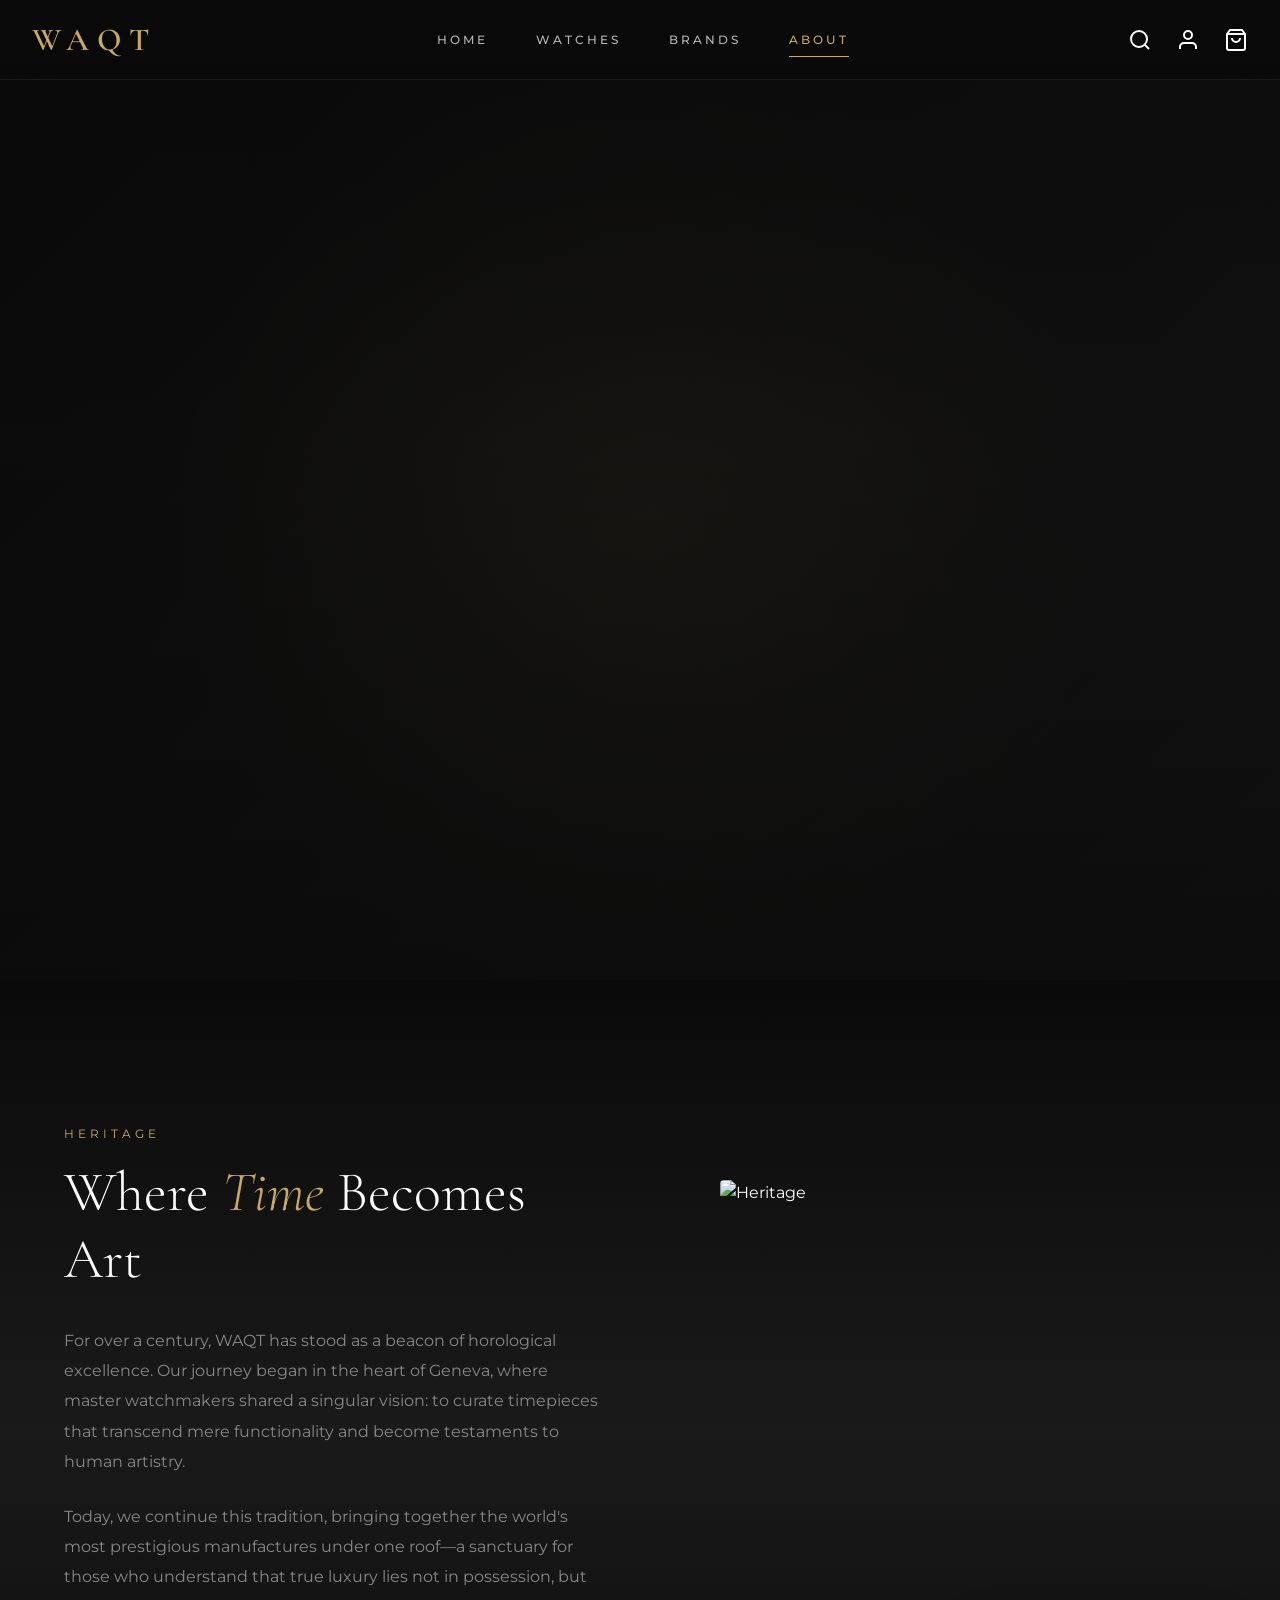
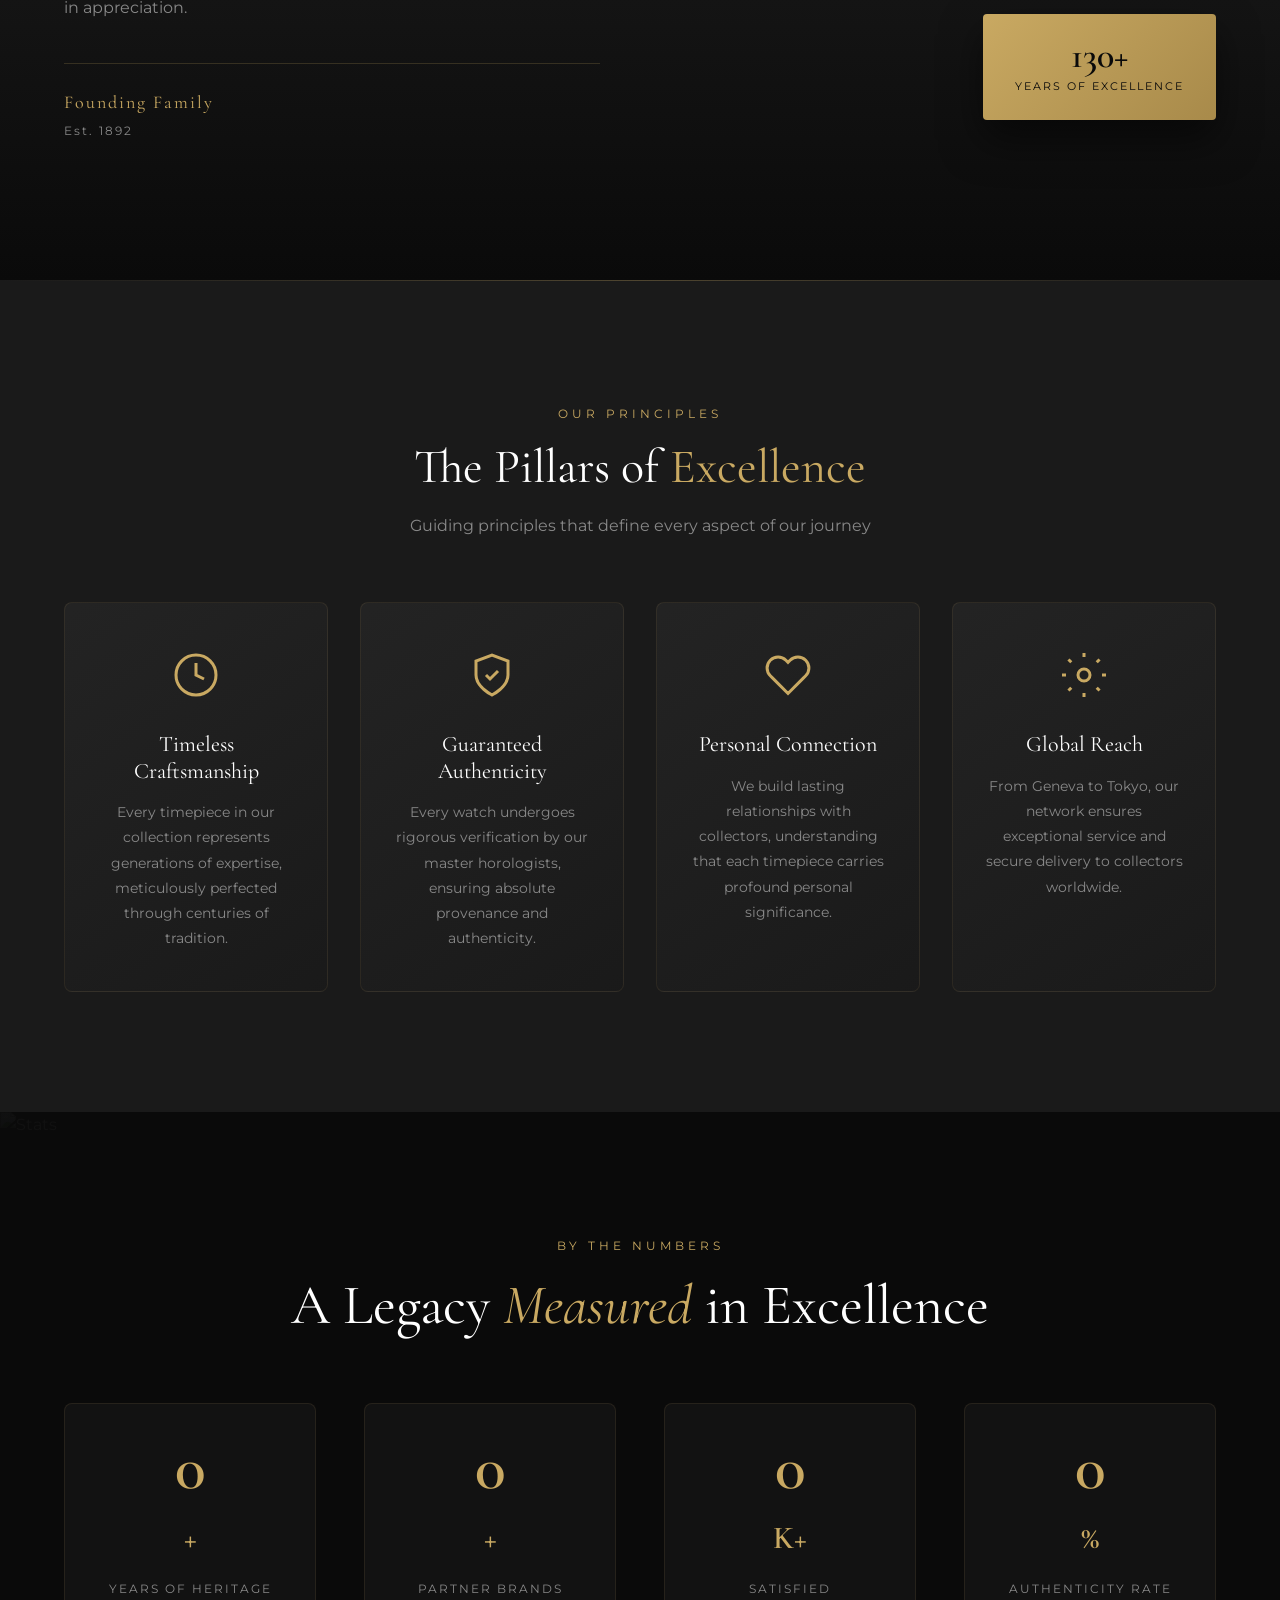
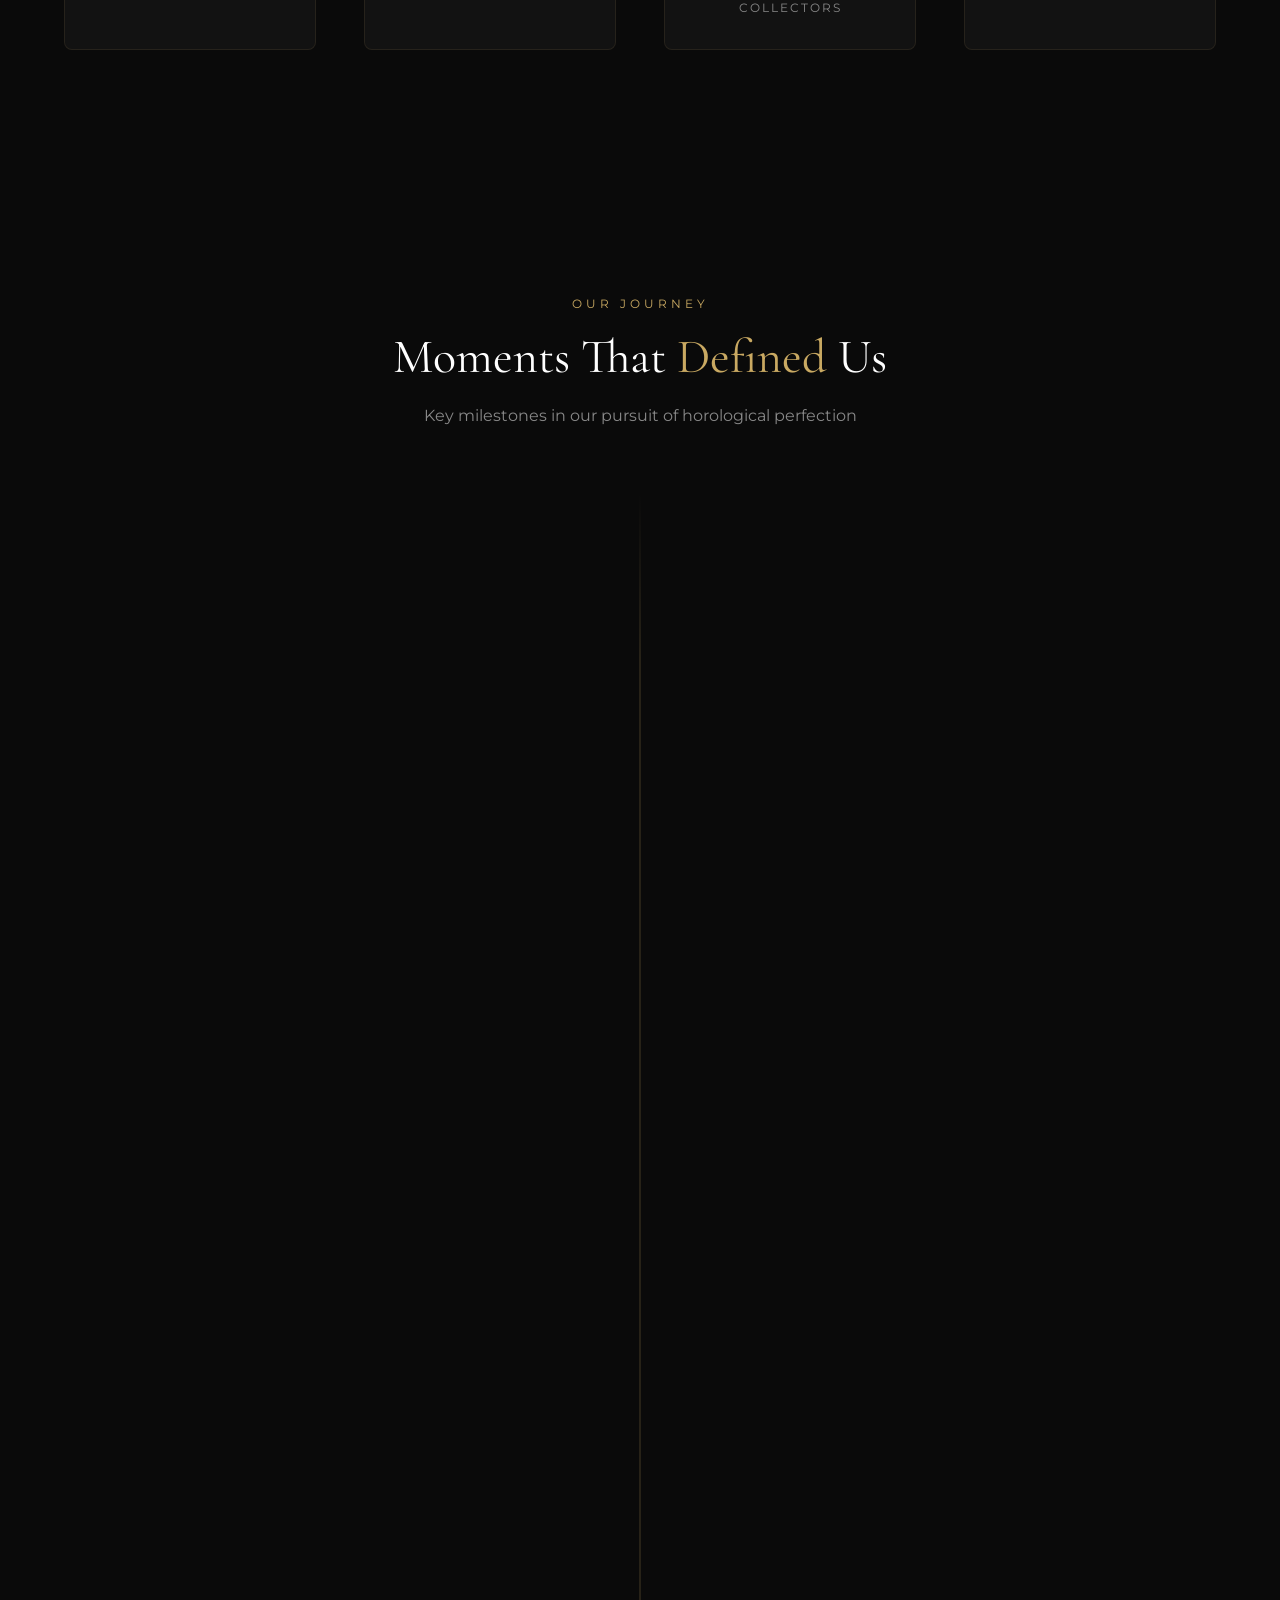
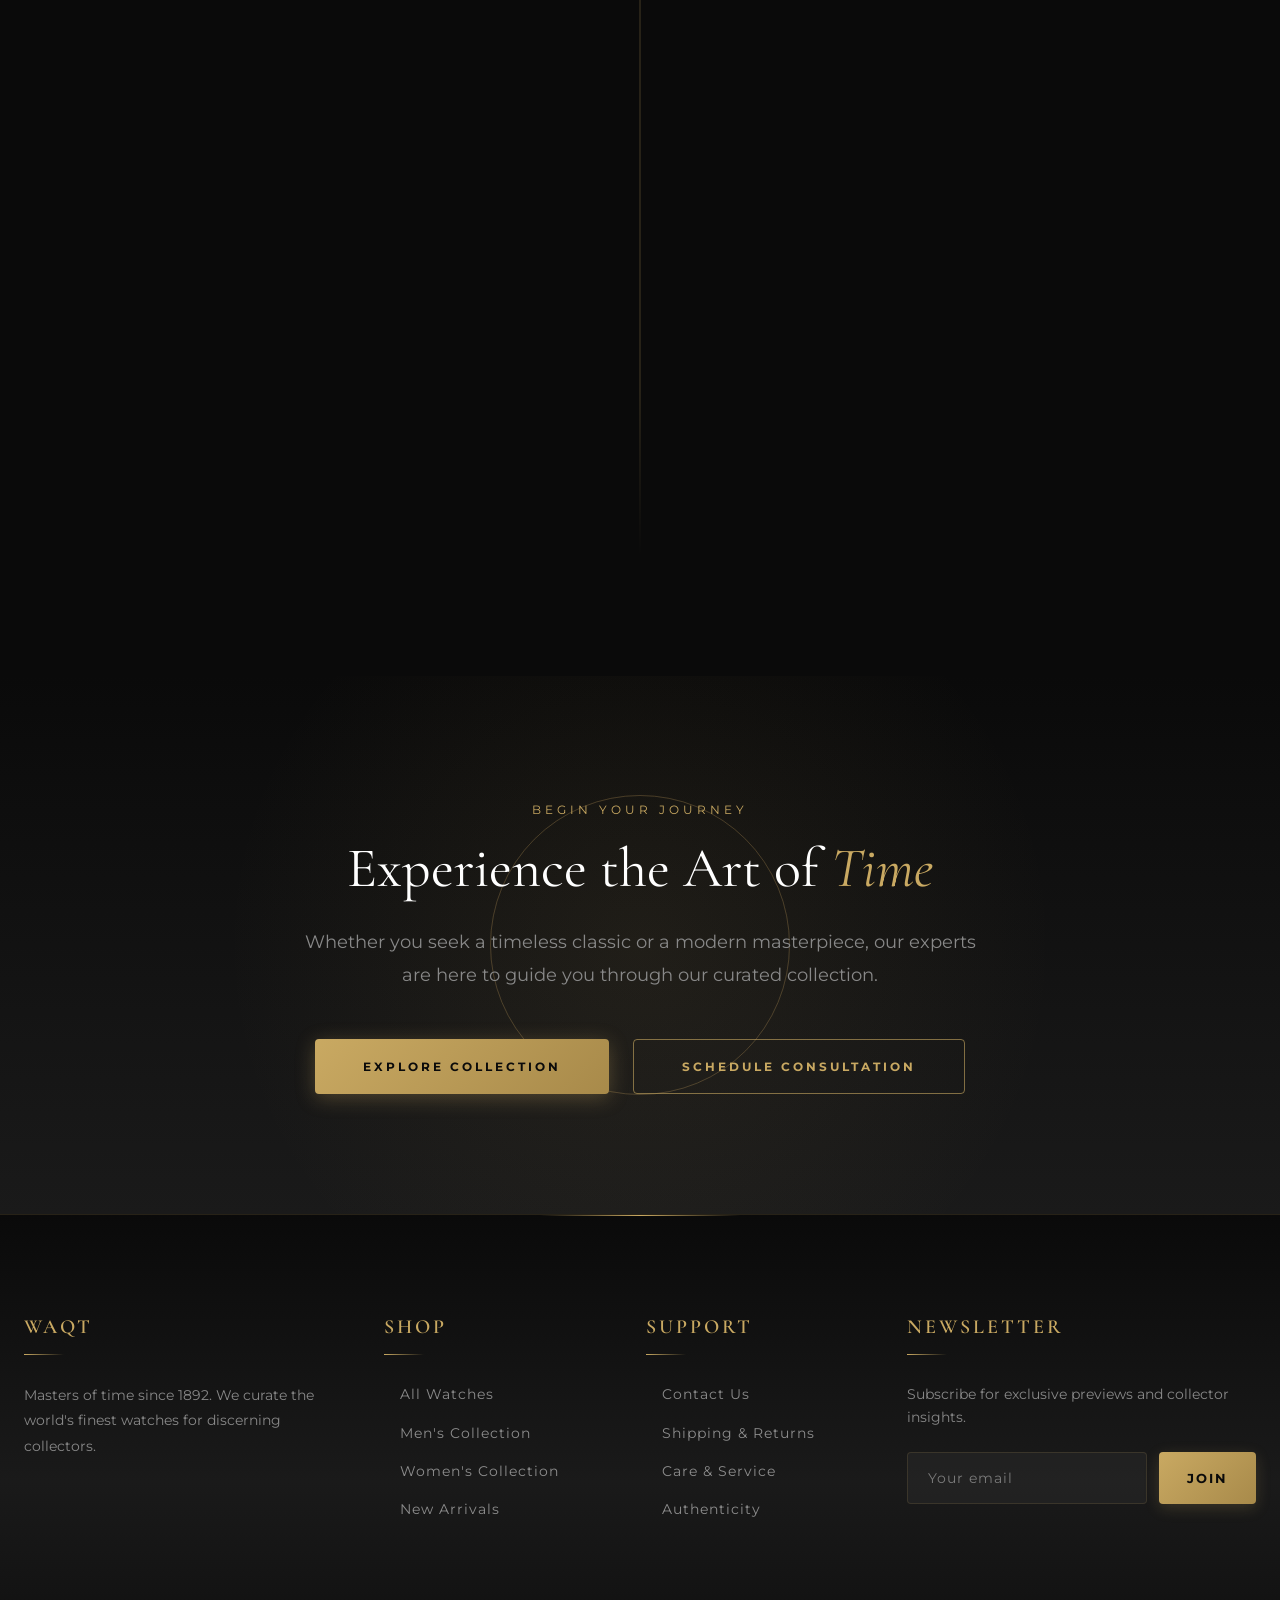
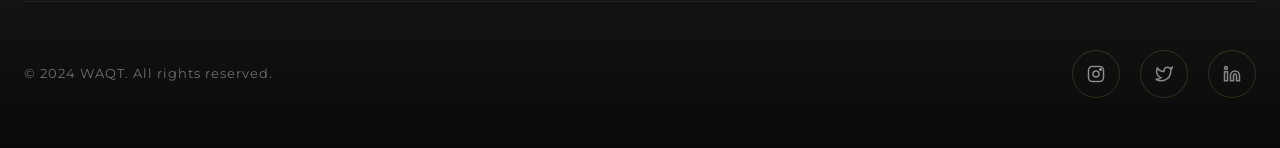
==== commit c1e02384: "feat: implement watch product data, state management, and core UI rendering components" ====
--- a/about.html
+++ b/about.html
@@ -1,5 +1,6 @@
 <!DOCTYPE html>
 <html lang="en">
+
 <head>
     <meta charset="UTF-8">
     <meta name="viewport" content="width=device-width, initial-scale=1.0">
@@ -18,6 +19,7 @@
         }
     </script>
 </head>
+
 <body>
     <header class="header">
         <div class="header-inner">
@@ -31,21 +33,21 @@
             <div class="header-actions">
                 <button class="header-action search-btn" aria-label="Search">
                     <svg viewBox="0 0 24 24" fill="none" stroke="currentColor" stroke-width="2">
-                        <circle cx="11" cy="11" r="8"/>
-                        <path d="M21 21l-4.35-4.35"/>
+                        <circle cx="11" cy="11" r="8" />
+                        <path d="M21 21l-4.35-4.35" />
                     </svg>
                 </button>
                 <button class="header-action account-btn" aria-label="Account">
                     <svg viewBox="0 0 24 24" fill="none" stroke="currentColor" stroke-width="2">
-                        <path d="M20 21v-2a4 4 0 0 0-4-4H8a4 4 0 0 0-4 4v2"/>
-                        <circle cx="12" cy="7" r="4"/>
+                        <path d="M20 21v-2a4 4 0 0 0-4-4H8a4 4 0 0 0-4 4v2" />
+                        <circle cx="12" cy="7" r="4" />
                     </svg>
                 </button>
                 <button class="header-action cart-icon" aria-label="Cart">
                     <svg viewBox="0 0 24 24" fill="none" stroke="currentColor" stroke-width="2">
-                        <path d="M6 2L3 6v14a2 2 0 0 0 2 2h14a2 2 0 0 0 2-2V6l-3-4z"/>
-                        <line x1="3" y1="6" x2="21" y2="6"/>
-                        <path d="M16 10a4 4 0 0 1-8 0"/>
+                        <path d="M6 2L3 6v14a2 2 0 0 0 2 2h14a2 2 0 0 0 2-2V6l-3-4z" />
+                        <line x1="3" y1="6" x2="21" y2="6" />
+                        <path d="M16 10a4 4 0 0 1-8 0" />
                     </svg>
                     <span class="cart-count">0</span>
                 </button>
@@ -79,7 +81,7 @@
             <span>Discover</span>
             <div class="scroll-indicator">
                 <svg viewBox="0 0 24 24" fill="none" stroke="currentColor" stroke-width="2">
-                    <path d="M12 5v14M5 12l7 7 7-7"/>
+                    <path d="M12 5v14M5 12l7 7 7-7" />
                 </svg>
             </div>
         </div>
@@ -91,8 +93,13 @@
                 <div class="about-intro-text">
                     <span class="section-label">Heritage</span>
                     <h2 class="about-intro-title">Where <span>Time</span> Becomes Art</h2>
-                    <p class="about-intro-description">For over a century, WAQT has stood as a beacon of horological excellence. Our journey began in the heart of Geneva, where master watchmakers shared a singular vision: to curate timepieces that transcend mere functionality and become testaments to human artistry.</p>
-                    <p class="about-intro-description">Today, we continue this tradition, bringing together the world's most prestigious manufactures under one roof—a sanctuary for those who understand that true luxury lies not in possession, but in appreciation.</p>
+                    <p class="about-intro-description">For over a century, WAQT has stood as a beacon of horological
+                        excellence. Our journey began in the heart of Geneva, where master watchmakers shared a singular
+                        vision: to curate timepieces that transcend mere functionality and become testaments to human
+                        artistry.</p>
+                    <p class="about-intro-description">Today, we continue this tradition, bringing together the world's
+                        most prestigious manufactures under one roof—a sanctuary for those who understand that true
+                        luxury lies not in possession, but in appreciation.</p>
                     <div class="about-intro-signature">
                         <span class="signature-name">Founding Family</span>
                         <span class="signature-year">Est. 1892</span>
@@ -123,41 +130,47 @@
                 <div class="value-card">
                     <div class="value-icon">
                         <svg viewBox="0 0 24 24" fill="none" stroke="currentColor" stroke-width="1.5">
-                            <circle cx="12" cy="12" r="10"/>
-                            <path d="M12 6v6l4 2"/>
+                            <circle cx="12" cy="12" r="10" />
+                            <path d="M12 6v6l4 2" />
                         </svg>
                     </div>
                     <h3 class="value-title">Timeless Craftsmanship</h3>
-                    <p class="value-description">Every timepiece in our collection represents generations of expertise, meticulously perfected through centuries of tradition.</p>
+                    <p class="value-description">Every timepiece in our collection represents generations of expertise,
+                        meticulously perfected through centuries of tradition.</p>
                 </div>
                 <div class="value-card">
                     <div class="value-icon">
                         <svg viewBox="0 0 24 24" fill="none" stroke="currentColor" stroke-width="1.5">
-                            <path d="M12 22s8-4 8-10V5l-8-3-8 3v7c0 6 8 10 8 10z"/>
-                            <path d="M9 12l2 2 4-4"/>
+                            <path d="M12 22s8-4 8-10V5l-8-3-8 3v7c0 6 8 10 8 10z" />
+                            <path d="M9 12l2 2 4-4" />
                         </svg>
                     </div>
                     <h3 class="value-title">Guaranteed Authenticity</h3>
-                    <p class="value-description">Every watch undergoes rigorous verification by our master horologists, ensuring absolute provenance and authenticity.</p>
+                    <p class="value-description">Every watch undergoes rigorous verification by our master horologists,
+                        ensuring absolute provenance and authenticity.</p>
                 </div>
                 <div class="value-card">
                     <div class="value-icon">
                         <svg viewBox="0 0 24 24" fill="none" stroke="currentColor" stroke-width="1.5">
-                            <path d="M20.84 4.61a5.5 5.5 0 0 0-7.78 0L12 5.67l-1.06-1.06a5.5 5.5 0 0 0-7.78 7.78l1.06 1.06L12 21.23l7.78-7.78 1.06-1.06a5.5 5.5 0 0 0 0-7.78z"/>
+                            <path
+                                d="M20.84 4.61a5.5 5.5 0 0 0-7.78 0L12 5.67l-1.06-1.06a5.5 5.5 0 0 0-7.78 7.78l1.06 1.06L12 21.23l7.78-7.78 1.06-1.06a5.5 5.5 0 0 0 0-7.78z" />
                         </svg>
                     </div>
                     <h3 class="value-title">Personal Connection</h3>
-                    <p class="value-description">We build lasting relationships with collectors, understanding that each timepiece carries profound personal significance.</p>
+                    <p class="value-description">We build lasting relationships with collectors, understanding that each
+                        timepiece carries profound personal significance.</p>
                 </div>
                 <div class="value-card">
                     <div class="value-icon">
                         <svg viewBox="0 0 24 24" fill="none" stroke="currentColor" stroke-width="1.5">
-                            <circle cx="12" cy="12" r="3"/>
-                            <path d="M12 1v2M12 21v2M4.22 4.22l1.42 1.42M18.36 18.36l1.42 1.42M1 12h2M21 12h2M4.22 19.78l1.42-1.42M18.36 5.64l1.42-1.42"/>
+                            <circle cx="12" cy="12" r="3" />
+                            <path
+                                d="M12 1v2M12 21v2M4.22 4.22l1.42 1.42M18.36 18.36l1.42 1.42M1 12h2M21 12h2M4.22 19.78l1.42-1.42M18.36 5.64l1.42-1.42" />
                         </svg>
                     </div>
                     <h3 class="value-title">Global Reach</h3>
-                    <p class="value-description">From Geneva to Tokyo, our network ensures exceptional service and secure delivery to collectors worldwide.</p>
+                    <p class="value-description">From Geneva to Tokyo, our network ensures exceptional service and
+                        secure delivery to collectors worldwide.</p>
                 </div>
             </div>
         </div>
@@ -212,7 +225,8 @@
                     <div class="timeline-card">
                         <span class="timeline-year">1892</span>
                         <h3 class="timeline-heading">The Foundation</h3>
-                        <p class="timeline-text">In a small Geneva atelier, our founding vision took shape—a commitment to curating the world's finest timepieces for discerning collectors.</p>
+                        <p class="timeline-text">In a small Geneva atelier, our founding vision took shape—a commitment
+                            to curating the world's finest timepieces for discerning collectors.</p>
                         <div class="timeline-decoration"></div>
                     </div>
                 </div>
@@ -221,7 +235,8 @@
                     <div class="timeline-card">
                         <span class="timeline-year">1925</span>
                         <h3 class="timeline-heading">Global Expansion</h3>
-                        <p class="timeline-text">Our first international boutiques opened in Paris, London, and New York, bringing European horological excellence to the world stage.</p>
+                        <p class="timeline-text">Our first international boutiques opened in Paris, London, and New
+                            York, bringing European horological excellence to the world stage.</p>
                         <div class="timeline-decoration"></div>
                     </div>
                 </div>
@@ -230,7 +245,8 @@
                     <div class="timeline-card">
                         <span class="timeline-year">1968</span>
                         <h3 class="timeline-heading">Innovation Era</h3>
-                        <p class="timeline-text">Pioneering modern authentication protocols and client services, setting new standards in the luxury watch industry.</p>
+                        <p class="timeline-text">Pioneering modern authentication protocols and client services, setting
+                            new standards in the luxury watch industry.</p>
                         <div class="timeline-decoration"></div>
                     </div>
                 </div>
@@ -239,7 +255,8 @@
                     <div class="timeline-card">
                         <span class="timeline-year">1995</span>
                         <h3 class="timeline-heading">Asian Expansion</h3>
-                        <p class="timeline-text">Bringing our curated collection to Asia with flagships in Tokyo, Hong Kong, and Singapore.</p>
+                        <p class="timeline-text">Bringing our curated collection to Asia with flagships in Tokyo, Hong
+                            Kong, and Singapore.</p>
                         <div class="timeline-decoration"></div>
                     </div>
                 </div>
@@ -248,7 +265,8 @@
                     <div class="timeline-card">
                         <span class="timeline-year">2024</span>
                         <h3 class="timeline-heading">Digital Renaissance</h3>
-                        <p class="timeline-text">Embracing the digital age while preserving our commitment to personal service and authentic expertise.</p>
+                        <p class="timeline-text">Embracing the digital age while preserving our commitment to personal
+                            service and authentic expertise.</p>
                         <div class="timeline-decoration"></div>
                     </div>
                 </div>
@@ -266,7 +284,8 @@
             <div class="cta-content">
                 <span class="cta-label">Begin Your Journey</span>
                 <h2 class="cta-title">Experience the Art of <span>Time</span></h2>
-                <p class="cta-text">Whether you seek a timeless classic or a modern masterpiece, our experts are here to guide you through our curated collection.</p>
+                <p class="cta-text">Whether you seek a timeless classic or a modern masterpiece, our experts are here to
+                    guide you through our curated collection.</p>
                 <div class="cta-buttons">
                     <a href="products.html" class="btn btn-primary">Explore Collection</a>
                     <button class="btn btn-outline about-contact-btn">Schedule Consultation</button>
@@ -317,21 +336,22 @@
             <div class="social-links">
                 <a href="#" class="social-link" aria-label="Instagram">
                     <svg viewBox="0 0 24 24" fill="none" stroke="currentColor" stroke-width="2">
-                        <rect x="2" y="2" width="20" height="20" rx="5"/>
-                        <circle cx="12" cy="12" r="4"/>
-                        <circle cx="18" cy="6" r="1" fill="currentColor"/>
+                        <rect x="2" y="2" width="20" height="20" rx="5" />
+                        <circle cx="12" cy="12" r="4" />
+                        <circle cx="18" cy="6" r="1" fill="currentColor" />
                     </svg>
                 </a>
                 <a href="#" class="social-link" aria-label="Twitter">
                     <svg viewBox="0 0 24 24" fill="none" stroke="currentColor" stroke-width="2">
-                        <path d="M23 3a10.9 10.9 0 0 1-3.14 1.53 4.48 4.48 0 0 0-7.86 3v1A10.66 10.66 0 0 1 3 4s-4 9 5 13a11.64 11.64 0 0 1-7 2c9 5 20 0 20-11.5a4.5 4.5 0 0 0-.08-.83A7.72 7.72 0 0 0 23 3z"/>
+                        <path
+                            d="M23 3a10.9 10.9 0 0 1-3.14 1.53 4.48 4.48 0 0 0-7.86 3v1A10.66 10.66 0 0 1 3 4s-4 9 5 13a11.64 11.64 0 0 1-7 2c9 5 20 0 20-11.5a4.5 4.5 0 0 0-.08-.83A7.72 7.72 0 0 0 23 3z" />
                     </svg>
                 </a>
                 <a href="#" class="social-link" aria-label="LinkedIn">
                     <svg viewBox="0 0 24 24" fill="none" stroke="currentColor" stroke-width="2">
-                        <path d="M16 8a6 6 0 0 1 6 6v7h-4v-7a2 2 0 0 0-2-2 2 2 0 0 0-2 2v7h-4v-7a6 6 0 0 1 6-6z"/>
-                        <rect x="2" y="9" width="4" height="12"/>
-                        <circle cx="4" cy="4" r="2"/>
+                        <path d="M16 8a6 6 0 0 1 6 6v7h-4v-7a2 2 0 0 0-2-2 2 2 0 0 0-2 2v7h-4v-7a6 6 0 0 1 6-6z" />
+                        <rect x="2" y="9" width="4" height="12" />
+                        <circle cx="4" cy="4" r="2" />
                     </svg>
                 </a>
             </div>
@@ -344,17 +364,17 @@
             <h3 class="cart-title">Your Cart</h3>
             <button class="cart-close" aria-label="Close cart">
                 <svg viewBox="0 0 24 24" fill="none" stroke="currentColor" stroke-width="2">
-                    <line x1="18" y1="6" x2="6" y2="18"/>
-                    <line x1="6" y1="6" x2="18" y2="18"/>
+                    <line x1="18" y1="6" x2="6" y2="18" />
+                    <line x1="6" y1="6" x2="18" y2="18" />
                 </svg>
             </button>
         </div>
         <div class="cart-items">
             <div class="cart-empty">
                 <svg viewBox="0 0 24 24" fill="none" stroke="currentColor" stroke-width="1.5">
-                    <path d="M6 2L3 6v14a2 2 0 0 0 2 2h14a2 2 0 0 0 2-2V6l-3-4z"/>
-                    <line x1="3" y1="6" x2="21" y2="6"/>
-                    <path d="M16 10a4 4 0 0 1-8 0"/>
+                    <path d="M6 2L3 6v14a2 2 0 0 0 2 2h14a2 2 0 0 0 2-2V6l-3-4z" />
+                    <line x1="3" y1="6" x2="21" y2="6" />
+                    <path d="M16 10a4 4 0 0 1-8 0" />
                 </svg>
                 <p>Your cart is empty</p>
             </div>
@@ -372,8 +392,8 @@
         <div class="auth-container">
             <button class="auth-close" aria-label="Close">
                 <svg viewBox="0 0 24 24" fill="none" stroke="currentColor" stroke-width="2">
-                    <line x1="18" y1="6" x2="6" y2="18"/>
-                    <line x1="6" y1="6" x2="18" y2="18"/>
+                    <line x1="18" y1="6" x2="6" y2="18" />
+                    <line x1="6" y1="6" x2="18" y2="18" />
                 </svg>
             </button>
             <h2 class="auth-title">Welcome</h2>
@@ -413,16 +433,21 @@
                 <div class="social-buttons">
                     <button class="social-btn">
                         <svg viewBox="0 0 24 24" fill="currentColor">
-                            <path d="M22.56 12.25c0-.78-.07-1.53-.2-2.25H12v4.26h5.92c-.26 1.37-1.04 2.53-2.21 3.31v2.77h3.57c2.08-1.92 3.28-4.74 3.28-8.09z"/>
-                            <path d="M12 23c2.97 0 5.46-.98 7.28-2.66l-3.57-2.77c-.98.66-2.23 1.06-3.71 1.06-2.86 0-5.29-1.93-6.16-4.53H2.18v2.84C3.99 20.53 7.7 23 12 23z"/>
-                            <path d="M5.84 14.09c-.22-.66-.35-1.36-.35-2.09s.13-1.43.35-2.09V7.07H2.18C1.43 8.55 1 10.22 1 12s.43 3.45 1.18 4.93l2.85-2.22.81-.62z"/>
-                            <path d="M12 5.38c1.62 0 3.06.56 4.21 1.64l3.15-3.15C17.45 2.09 14.97 1 12 1 7.7 1 3.99 3.47 2.18 7.07l3.66 2.84c.87-2.6 3.3-4.53 6.16-4.53z"/>
+                            <path
+                                d="M22.56 12.25c0-.78-.07-1.53-.2-2.25H12v4.26h5.92c-.26 1.37-1.04 2.53-2.21 3.31v2.77h3.57c2.08-1.92 3.28-4.74 3.28-8.09z" />
+                            <path
+                                d="M12 23c2.97 0 5.46-.98 7.28-2.66l-3.57-2.77c-.98.66-2.23 1.06-3.71 1.06-2.86 0-5.29-1.93-6.16-4.53H2.18v2.84C3.99 20.53 7.7 23 12 23z" />
+                            <path
+                                d="M5.84 14.09c-.22-.66-.35-1.36-.35-2.09s.13-1.43.35-2.09V7.07H2.18C1.43 8.55 1 10.22 1 12s.43 3.45 1.18 4.93l2.85-2.22.81-.62z" />
+                            <path
+                                d="M12 5.38c1.62 0 3.06.56 4.21 1.64l3.15-3.15C17.45 2.09 14.97 1 12 1 7.7 1 3.99 3.47 2.18 7.07l3.66 2.84c.87-2.6 3.3-4.53 6.16-4.53z" />
                         </svg>
                         Google
                     </button>
                     <button class="social-btn">
                         <svg viewBox="0 0 24 24" fill="currentColor">
-                            <path d="M17.05 20.28c-.98.95-2.05.8-3.08.35-1.09-.46-2.09-.48-3.24 0-1.44.62-2.2.44-3.06-.35C2.79 15.25 3.51 7.59 9.05 7.31c1.35.07 2.29.74 3.08.8 1.18-.24 2.31-.93 3.57-.84 1.51.12 2.65.72 3.4 1.8-3.12 1.87-2.38 5.98.48 7.13-.57 1.5-1.31 2.99-2.54 4.09l.01-.01zM12.03 7.25c-.15-2.23 1.66-4.07 3.74-4.25.29 2.58-2.34 4.5-3.74 4.25z"/>
+                            <path
+                                d="M17.05 20.28c-.98.95-2.05.8-3.08.35-1.09-.46-2.09-.48-3.24 0-1.44.62-2.2.44-3.06-.35C2.79 15.25 3.51 7.59 9.05 7.31c1.35.07 2.29.74 3.08.8 1.18-.24 2.31-.93 3.57-.84 1.51.12 2.65.72 3.4 1.8-3.12 1.87-2.38 5.98.48 7.13-.57 1.5-1.31 2.99-2.54 4.09l.01-.01zM12.03 7.25c-.15-2.23 1.66-4.07 3.74-4.25.29 2.58-2.34 4.5-3.74 4.25z" />
                         </svg>
                         Apple
                     </button>
@@ -436,4 +461,5 @@
     <script src="https://cdnjs.cloudflare.com/ajax/libs/gsap/3.12.2/ScrollToPlugin.min.js"></script>
     <script src="js/app.js"></script>
 </body>
+
 </html>
--- a/css/styles.css
+++ b/css/styles.css
@@ -1,6 +1,8 @@
 @import url('https://fonts.googleapis.com/css2?family=Cormorant+Garamond:wght@300;400;600&family=Montserrat:wght@300;400;500;600&display=swap');
 
-*, *::before, *::after {
+*,
+*::before,
+*::after {
     margin: 0;
     padding: 0;
     box-sizing: border-box;
@@ -17,18 +19,18 @@
     --muted-gray: #888888;
     --text-secondary: #666666;
     --border-color: #333333;
-    
+
     --font-heading: 'Cormorant Garamond', serif;
     --font-body: 'Montserrat', sans-serif;
-    
-    --shadow-sm: 0 2px 10px rgba(0,0,0,0.3);
-    --shadow-md: 0 4px 20px rgba(0,0,0,0.4);
-    --shadow-lg: 0 8px 40px rgba(0,0,0,0.5);
-    
+
+    --shadow-sm: 0 2px 10px rgba(0, 0, 0, 0.3);
+    --shadow-md: 0 4px 20px rgba(0, 0, 0, 0.4);
+    --shadow-lg: 0 8px 40px rgba(0, 0, 0, 0.5);
+
     --transition-fast: 0.2s ease;
     --transition-normal: 0.3s ease;
     --transition-slow: 0.5s ease;
-    
+
     --header-height: 80px;
     --container-width: 1400px;
 }
@@ -52,7 +54,8 @@
     transition: color var(--transition-fast);
 }
 
-ul, ol {
+ul,
+ol {
     list-style: none;
 }
 
@@ -69,7 +72,9 @@
     background: none;
 }
 
-input, textarea, select {
+input,
+textarea,
+select {
     font-family: inherit;
     font-size: inherit;
 }
@@ -80,16 +85,32 @@
     padding: 0 24px;
 }
 
-h1, h2, h3, h4, h5, h6 {
+h1,
+h2,
+h3,
+h4,
+h5,
+h6 {
     font-family: var(--font-heading);
     font-weight: 400;
     line-height: 1.2;
 }
 
-h1 { font-size: clamp(40px, 8vw, 72px); }
-h2 { font-size: clamp(32px, 5vw, 48px); }
-h3 { font-size: clamp(24px, 3vw, 32px); }
-h4 { font-size: 24px; }
+h1 {
+    font-size: clamp(40px, 8vw, 72px);
+}
+
+h2 {
+    font-size: clamp(32px, 5vw, 48px);
+}
+
+h3 {
+    font-size: clamp(24px, 3vw, 32px);
+}
+
+h4 {
+    font-size: 24px;
+}
 
 .section-title {
     font-family: var(--font-heading);
@@ -277,11 +298,11 @@
     .nav {
         display: none;
     }
-    
+
     .mobile-menu-btn {
         display: flex;
     }
-    
+
     .header-inner {
         padding: 0 24px;
     }
@@ -455,7 +476,7 @@
     left: -100%;
     width: 100%;
     height: 100%;
-    background: linear-gradient(90deg, transparent, rgba(255,255,255,0.2), transparent);
+    background: linear-gradient(90deg, transparent, rgba(255, 255, 255, 0.2), transparent);
     transition: left 0.6s ease;
 }
 
@@ -557,7 +578,7 @@
     left: 0;
     width: 100%;
     height: 100%;
-    background: linear-gradient(to right, rgba(10,10,10,0.95) 0%, rgba(10,10,10,0.7) 50%, rgba(10,10,10,0.4) 100%);
+    background: linear-gradient(to right, rgba(10, 10, 10, 0.95) 0%, rgba(10, 10, 10, 0.7) 50%, rgba(10, 10, 10, 0.4) 100%);
     z-index: 1;
 }
 
@@ -621,7 +642,7 @@
     width: 12px;
     height: 12px;
     border-radius: 50%;
-    background: rgba(255,255,255,0.3);
+    background: rgba(255, 255, 255, 0.3);
     cursor: pointer;
     transition: all var(--transition-fast);
 }
@@ -633,7 +654,9 @@
 }
 
 @keyframes fadeIn {
-    to { opacity: 1; }
+    to {
+        opacity: 1;
+    }
 }
 
 @keyframes fadeInUp {
@@ -641,6 +664,7 @@
         opacity: 0;
         transform: translateY(30px);
     }
+
     to {
         opacity: 1;
         transform: translateY(0);
@@ -840,8 +864,9 @@
     color: var(--gold);
     margin-right: 2px;
 }
-    font-weight: 600;
-    color: var(--gold);
+
+font-weight: 600;
+color: var(--gold);
 }
 
 .brands-section {
@@ -925,7 +950,7 @@
         grid-template-columns: repeat(3, 1fr);
         gap: 16px;
     }
-    
+
     .brand-showcase-card {
         padding: 24px 16px;
     }
@@ -1138,6 +1163,7 @@
     0% {
         transform: translateX(0);
     }
+
     100% {
         transform: translateX(-50%);
     }
@@ -1147,6 +1173,7 @@
     0% {
         transform: translateX(-50%);
     }
+
     100% {
         transform: translateX(0);
     }
@@ -1344,11 +1371,12 @@
     transform: translateY(-4px);
     box-shadow: 0 8px 20px rgba(201, 169, 98, 0.2);
 }
-    display: flex;
-    align-items: center;
-    justify-content: center;
-    color: var(--muted-gray);
-    transition: all var(--transition-fast);
+
+display: flex;
+align-items: center;
+justify-content: center;
+color: var(--muted-gray);
+transition: all var(--transition-fast);
 }
 
 .social-link:hover {
@@ -1627,12 +1655,12 @@
     display: none;
 }
 
-.filter-option input:checked + .filter-checkbox {
+.filter-option input:checked+.filter-checkbox {
     background: var(--gold);
     border-color: var(--gold);
 }
 
-.filter-option input:checked + .filter-checkbox svg {
+.filter-option input:checked+.filter-checkbox svg {
     display: block;
 }
 
@@ -2472,17 +2500,17 @@
     .products-layout {
         flex-direction: column;
     }
-    
+
     .filters-sidebar {
         width: 100%;
         position: static;
     }
-    
+
     .product-detail-grid {
         grid-template-columns: 1fr;
         gap: 40px;
     }
-    
+
     .footer-grid {
         grid-template-columns: repeat(2, 1fr);
     }
@@ -2492,42 +2520,42 @@
     .nav {
         display: none;
     }
-    
+
     .mobile-menu-btn {
         display: flex;
     }
-    
+
     .hero-carousel {
         display: none;
     }
-    
+
     .products-grid {
         grid-template-columns: repeat(auto-fill, minmax(260px, 1fr));
     }
-    
+
     .footer-grid {
         grid-template-columns: 1fr;
     }
-    
+
     .footer-bottom {
         flex-direction: column;
         gap: 24px;
     }
-    
+
     .checkout-steps {
         flex-direction: column;
         align-items: center;
         gap: 16px;
     }
-    
+
     .form-row {
         grid-template-columns: 1fr;
     }
-    
+
     .form-group.full-width {
         grid-column: span 1;
     }
-    
+
     .cart-drawer {
         width: 100%;
     }
@@ -2841,39 +2869,39 @@
         grid-template-columns: 1fr;
         gap: 48px;
     }
-    
+
     .about-grid.reverse .about-text {
         order: 0;
     }
-    
+
     .about-grid.reverse .about-image {
         order: 0;
     }
-    
+
     .stats-grid {
         grid-template-columns: repeat(2, 1fr);
     }
-    
+
     .timeline::before {
         left: 20px;
     }
-    
+
     .timeline-item,
     .timeline-item:nth-child(even) {
         justify-content: flex-start;
         padding-left: 50px;
     }
-    
+
     .timeline-item:nth-child(even) .timeline-content {
         text-align: left;
         padding-left: 0;
     }
-    
+
     .timeline-content {
         width: 100%;
         padding-right: 0;
     }
-    
+
     .timeline-marker {
         left: 20px;
     }
@@ -2884,28 +2912,28 @@
         height: 40vh;
         min-height: 300px;
     }
-    
+
     .about-section {
         padding: 60px 24px;
     }
-    
+
     .about-image {
         height: 300px;
     }
-    
+
     .stats-grid {
         grid-template-columns: 1fr;
         gap: 16px;
     }
-    
+
     .stat-card {
         padding: 24px 16px;
     }
-    
+
     .stat-number {
         font-size: 36px;
     }
-    
+
     .cta-buttons {
         flex-direction: column;
         align-items: center;
@@ -2941,8 +2969,13 @@
 }
 
 @keyframes kenBurns {
-    0% { transform: scale(1.1) translate(0, 0); }
-    100% { transform: scale(1.2) translate(-2%, -2%); }
+    0% {
+        transform: scale(1.1) translate(0, 0);
+    }
+
+    100% {
+        transform: scale(1.2) translate(-2%, -2%);
+    }
 }
 
 .about-hero-overlay {
@@ -2951,10 +2984,10 @@
     left: 0;
     right: 0;
     bottom: 0;
-    background: linear-gradient(180deg, 
-        rgba(10, 10, 10, 0.7) 0%, 
-        rgba(10, 10, 10, 0.5) 40%,
-        rgba(10, 10, 10, 0.8) 100%);
+    background: linear-gradient(180deg,
+            rgba(10, 10, 10, 0.7) 0%,
+            rgba(10, 10, 10, 0.5) 40%,
+            rgba(10, 10, 10, 0.8) 100%);
     z-index: 1;
 }
 
@@ -2978,15 +3011,48 @@
     animation: particleFloat 8s ease-in-out infinite;
 }
 
-.about-hero-particles span:nth-child(1) { left: 10%; top: 20%; animation-delay: 0s; }
-.about-hero-particles span:nth-child(2) { left: 20%; top: 60%; animation-delay: 1s; }
-.about-hero-particles span:nth-child(3) { left: 50%; top: 30%; animation-delay: 2s; }
-.about-hero-particles span:nth-child(4) { left: 70%; top: 70%; animation-delay: 3s; }
-.about-hero-particles span:nth-child(5) { left: 85%; top: 40%; animation-delay: 4s; }
+.about-hero-particles span:nth-child(1) {
+    left: 10%;
+    top: 20%;
+    animation-delay: 0s;
+}
+
+.about-hero-particles span:nth-child(2) {
+    left: 20%;
+    top: 60%;
+    animation-delay: 1s;
+}
+
+.about-hero-particles span:nth-child(3) {
+    left: 50%;
+    top: 30%;
+    animation-delay: 2s;
+}
+
+.about-hero-particles span:nth-child(4) {
+    left: 70%;
+    top: 70%;
+    animation-delay: 3s;
+}
+
+.about-hero-particles span:nth-child(5) {
+    left: 85%;
+    top: 40%;
+    animation-delay: 4s;
+}
 
 @keyframes particleFloat {
-    0%, 100% { opacity: 0; transform: translateY(0) scale(0.5); }
-    50% { opacity: 0.6; transform: translateY(-30px) scale(1); }
+
+    0%,
+    100% {
+        opacity: 0;
+        transform: translateY(0) scale(0.5);
+    }
+
+    50% {
+        opacity: 0.6;
+        transform: translateY(-30px) scale(1);
+    }
 }
 
 .about-hero-content {
@@ -3079,8 +3145,15 @@
 }
 
 @keyframes scrollBounce {
-    0%, 100% { transform: translateY(0); }
-    50% { transform: translateY(8px); }
+
+    0%,
+    100% {
+        transform: translateY(0);
+    }
+
+    50% {
+        transform: translateY(8px);
+    }
 }
 
 .section-label {
@@ -3350,9 +3423,9 @@
     left: 0;
     right: 0;
     bottom: 0;
-    background: linear-gradient(180deg, 
-        rgba(10, 10, 10, 0.9) 0%, 
-        rgba(10, 10, 10, 0.85) 100%);
+    background: linear-gradient(180deg,
+            rgba(10, 10, 10, 0.9) 0%,
+            rgba(10, 10, 10, 0.85) 100%);
 }
 
 .stats-content {
@@ -3439,11 +3512,11 @@
     top: 0;
     bottom: 0;
     width: 1px;
-    background: linear-gradient(180deg, 
-        transparent 0%, 
-        rgba(201, 169, 98, 0.3) 10%, 
-        rgba(201, 169, 98, 0.3) 90%, 
-        transparent 100%);
+    background: linear-gradient(180deg,
+            transparent 0%,
+            rgba(201, 169, 98, 0.3) 10%,
+            rgba(201, 169, 98, 0.3) 90%,
+            transparent 100%);
     transform: translateX(-50%);
 }
 
@@ -3568,13 +3641,40 @@
     animation: ctaRing 8s ease-in-out infinite;
 }
 
-.cta-particles span:nth-child(1) { top: 50%; left: 50%; transform: translate(-50%, -50%); }
-.cta-particles span:nth-child(2) { top: 50%; left: 50%; transform: translate(-50%, -50%); animation-delay: 2s; }
-.cta-particles span:nth-child(3) { top: 50%; left: 50%; transform: translate(-50%, -50%); animation-delay: 4s; }
+.cta-particles span:nth-child(1) {
+    top: 50%;
+    left: 50%;
+    transform: translate(-50%, -50%);
+}
+
+.cta-particles span:nth-child(2) {
+    top: 50%;
+    left: 50%;
+    transform: translate(-50%, -50%);
+    animation-delay: 2s;
+}
+
+.cta-particles span:nth-child(3) {
+    top: 50%;
+    left: 50%;
+    transform: translate(-50%, -50%);
+    animation-delay: 4s;
+}
 
 @keyframes ctaRing {
-    0%, 100% { width: 300px; height: 300px; opacity: 0.3; }
-    50% { width: 500px; height: 500px; opacity: 0.1; }
+
+    0%,
+    100% {
+        width: 300px;
+        height: 300px;
+        opacity: 0.3;
+    }
+
+    50% {
+        width: 500px;
+        height: 500px;
+        opacity: 0.1;
+    }
 }
 
 .cta-content {
@@ -3643,7 +3743,7 @@
     .values-grid {
         grid-template-columns: repeat(2, 1fr);
     }
-    
+
     .stats-grid {
         grid-template-columns: repeat(2, 1fr);
     }
@@ -3654,16 +3754,16 @@
         grid-template-columns: 1fr;
         gap: 48px;
     }
-    
+
     .about-intro-visual {
         order: -1;
         padding: 20px;
     }
-    
+
     .timeline-line {
         left: 20px;
     }
-    
+
     .timeline-item:nth-child(odd) .timeline-card,
     .timeline-item:nth-child(even) .timeline-card {
         margin-left: 50px;
@@ -3671,7 +3771,7 @@
         text-align: left;
         align-items: flex-start;
     }
-    
+
     .timeline-dot {
         left: 20px;
     }
@@ -3682,29 +3782,1028 @@
         flex-direction: column;
         gap: 8px;
     }
-    
+
     .values-grid {
         grid-template-columns: 1fr;
         gap: 24px;
     }
-    
+
     .value-card {
         padding: 32px 24px;
     }
-    
+
     .stats-grid {
         grid-template-columns: 1fr;
         gap: 24px;
     }
-    
+
     .stat-number {
         font-size: 48px;
     }
-    
+
     .about-cta .cta-buttons {
         flex-direction: column;
         align-items: center;
     }
 }
-    }
-}
+
+@media (max-width: 1400px) {
+    .container {
+        max-width: 1200px;
+    }
+
+    .header-inner {
+        padding: 0 32px;
+    }
+}
+
+@media (max-width: 1200px) {
+    .container {
+        max-width: 960px;
+        padding: 0 20px;
+    }
+
+    .nav {
+        gap: 32px;
+    }
+
+    .header-inner {
+        padding: 0 24px;
+    }
+
+    .products-grid {
+        grid-template-columns: repeat(3, 1fr);
+        gap: 24px;
+    }
+
+    .top-brands-grid {
+        grid-template-columns: repeat(3, 1fr);
+    }
+
+    .brands-showcase-grid {
+        grid-template-columns: repeat(4, 1fr);
+        gap: 24px;
+    }
+
+    .hero-content {
+        padding: 0 40px;
+    }
+
+    .hero-title {
+        font-size: clamp(40px, 8vw, 72px);
+    }
+}
+
+@media (max-width: 1024px) {
+    .header {
+        height: 70px;
+    }
+
+    .logo {
+        font-size: 24px;
+    }
+
+    .nav {
+        display: none;
+    }
+
+    .mobile-menu-btn {
+        display: flex;
+    }
+
+    .header-actions {
+        gap: 20px;
+    }
+
+    .hero {
+        min-height: 80vh;
+        padding: 100px 20px 60px;
+    }
+
+    .hero-content {
+        padding: 0 20px;
+    }
+
+    .hero-title {
+        font-size: clamp(36px, 8vw, 56px);
+    }
+
+    .hero-description {
+        font-size: 16px;
+    }
+
+    .products-section,
+    .new-arrivals-section,
+    .top-sales-section {
+        padding: 60px 20px;
+    }
+
+    .products-grid {
+        grid-template-columns: repeat(2, 1fr);
+        gap: 20px;
+    }
+
+    .top-brands-grid {
+        grid-template-columns: repeat(2, 1fr);
+        gap: 20px;
+    }
+
+    .brands-showcase-grid {
+        grid-template-columns: repeat(3, 1fr);
+        gap: 16px;
+    }
+
+    .section-title {
+        font-size: clamp(28px, 4vw, 40px);
+    }
+
+    .products-page {
+        padding: 100px 20px 60px;
+    }
+
+    .products-layout {
+        flex-direction: column;
+        gap: 32px;
+    }
+
+    .filters-sidebar {
+        width: 100%;
+        position: static;
+    }
+
+    .products-main {
+        width: 100%;
+    }
+
+    .product-detail {
+        padding: 100px 20px 60px;
+    }
+
+    .product-detail-grid {
+        grid-template-columns: 1fr;
+        gap: 40px;
+    }
+
+    .product-gallery {
+        position: static;
+    }
+
+    .product-main-image {
+        height: 400px;
+    }
+
+    .checkout-page {
+        padding: 100px 20px 60px;
+    }
+
+    .checkout-container {
+        max-width: 100%;
+    }
+
+    .checkout-form {
+        flex-direction: column;
+    }
+
+    .order-summary {
+        order: -1;
+    }
+
+    .footer-grid {
+        grid-template-columns: repeat(2, 1fr);
+        gap: 40px;
+    }
+
+    .footer {
+        padding: 60px 20px 40px;
+    }
+
+    .about-hero {
+        min-height: 500px;
+    }
+
+    .about-hero-title {
+        font-size: clamp(40px, 10vw, 80px);
+    }
+
+    .about-intro {
+        padding: 60px 20px;
+    }
+
+    .about-intro-grid {
+        grid-template-columns: 1fr;
+        gap: 40px;
+    }
+
+    .about-intro-visual {
+        order: -1;
+    }
+
+    .visual-frame img {
+        height: 350px;
+    }
+
+    .about-values {
+        padding: 60px 20px;
+    }
+
+    .values-grid {
+        grid-template-columns: repeat(2, 1fr);
+        gap: 20px;
+    }
+
+    .about-stats {
+        padding: 60px 20px;
+    }
+
+    .stats-grid {
+        grid-template-columns: repeat(2, 1fr);
+        gap: 20px;
+    }
+
+    .stat-number {
+        font-size: 48px;
+    }
+
+    .about-timeline {
+        padding: 60px 20px;
+    }
+
+    .timeline-line {
+        left: 20px;
+    }
+
+    .timeline-item:nth-child(odd) .timeline-card,
+    .timeline-item:nth-child(even) .timeline-card {
+        margin-left: 50px;
+        margin-right: 0;
+        text-align: left;
+        align-items: flex-start;
+        width: calc(100% - 60px);
+    }
+
+    .timeline-dot {
+        left: 20px;
+    }
+
+    .about-cta {
+        padding: 60px 20px;
+    }
+
+    .cta-buttons {
+        flex-direction: column;
+        align-items: center;
+    }
+}
+
+@media (max-width: 768px) {
+    .header-inner {
+        padding: 0 16px;
+    }
+
+    .logo {
+        font-size: 20px;
+        letter-spacing: 4px;
+    }
+
+    .header-actions {
+        gap: 16px;
+    }
+
+    .header-action {
+        width: 20px;
+        height: 20px;
+    }
+
+    .hero {
+        min-height: 70vh;
+        padding: 90px 16px 50px;
+    }
+
+    .hero-subtitle {
+        font-size: 12px;
+        letter-spacing: 4px;
+    }
+
+    .hero-title {
+        font-size: clamp(32px, 10vw, 48px);
+        margin-bottom: 16px;
+    }
+
+    .hero-description {
+        font-size: 14px;
+        margin-bottom: 24px;
+    }
+
+    .btn {
+        padding: 14px 32px;
+        font-size: 11px;
+    }
+
+    .carousel-arrow {
+        display: none;
+    }
+
+    .brands-section {
+        padding: 40px 0;
+    }
+
+    .brand-item {
+        font-size: 20px;
+    }
+
+    .products-section,
+    .new-arrivals-section,
+    .top-sales-section {
+        padding: 48px 16px;
+    }
+
+    .section-title {
+        font-size: clamp(24px, 5vw, 32px);
+        margin-bottom: 32px;
+    }
+
+    .products-grid {
+        grid-template-columns: 1fr;
+        gap: 16px;
+    }
+
+    .product-card {
+        border-radius: 6px;
+    }
+
+    .product-image {
+        height: 260px;
+    }
+
+    .product-info {
+        padding: 20px 16px;
+    }
+
+    .product-name {
+        font-size: 18px;
+    }
+
+    .product-price {
+        font-size: 16px;
+    }
+
+    .top-brands-grid {
+        grid-template-columns: 1fr;
+        gap: 16px;
+    }
+
+    .top-brand-image {
+        height: 200px;
+    }
+
+    .top-brand-info {
+        padding: 20px 16px;
+    }
+
+    .brands-showcase-grid {
+        grid-template-columns: repeat(2, 1fr);
+        gap: 12px;
+    }
+
+    .brand-showcase-card {
+        padding: 24px 16px;
+    }
+
+    .section-footer {
+        margin-top: 40px;
+    }
+
+    .products-page {
+        padding: 90px 16px 40px;
+    }
+
+    .products-page-title {
+        font-size: 32px;
+    }
+
+    .search-bar {
+        padding: 12px 16px;
+    }
+
+    .filters-sidebar {
+        padding: 24px 16px;
+    }
+
+    .filter-title {
+        font-size: 13px;
+    }
+
+    .filter-options {
+        gap: 10px;
+    }
+
+    .filter-label {
+        font-size: 13px;
+    }
+
+    .gender-toggle {
+        flex-direction: column;
+    }
+
+    .price-range {
+        flex-direction: column;
+    }
+
+    .clear-filters-btn {
+        padding: 12px;
+    }
+
+    .products-toolbar {
+        flex-direction: column;
+        gap: 16px;
+        align-items: flex-start;
+    }
+
+    .sort-select {
+        width: 100%;
+    }
+
+    .product-detail {
+        padding: 90px 16px 40px;
+    }
+
+    .product-main-image {
+        height: 300px;
+    }
+
+    .product-thumbnails {
+        gap: 8px;
+    }
+
+    .product-thumbnail {
+        width: 60px;
+        height: 60px;
+    }
+
+    .detail-name {
+        font-size: 28px;
+    }
+
+    .detail-price {
+        font-size: 24px;
+    }
+
+    .detail-specs {
+        overflow-x: auto;
+    }
+
+    .specs-table {
+        font-size: 13px;
+    }
+
+    .detail-actions {
+        flex-direction: column;
+    }
+
+    .quantity-selector {
+        justify-content: center;
+    }
+
+    .add-to-cart-btn {
+        width: 100%;
+    }
+
+    .checkout-page {
+        padding: 90px 16px 40px;
+    }
+
+    .checkout-title {
+        font-size: 32px;
+    }
+
+    .checkout-steps {
+        flex-direction: column;
+        align-items: center;
+        gap: 12px;
+    }
+
+    .checkout-form-section {
+        padding: 20px 0;
+    }
+
+    .form-row {
+        grid-template-columns: 1fr;
+    }
+
+    .form-group {
+        margin-bottom: 16px;
+    }
+
+    .form-input {
+        padding: 12px 16px;
+    }
+
+    .form-actions {
+        flex-direction: column;
+        gap: 16px;
+    }
+
+    .next-btn,
+    .back-btn {
+        width: 100%;
+        justify-content: center;
+    }
+
+    .order-summary {
+        margin-bottom: 32px;
+    }
+
+    .order-item {
+        flex-direction: column;
+        align-items: flex-start;
+    }
+
+    .footer-grid {
+        grid-template-columns: 1fr;
+        gap: 32px;
+    }
+
+    .footer-column {
+        padding: 0;
+    }
+
+    .footer-column h4 {
+        font-size: 16px;
+        margin-bottom: 20px;
+    }
+
+    .footer-links {
+        gap: 12px;
+    }
+
+    .footer-link {
+        font-size: 13px;
+    }
+
+    .newsletter-form {
+        flex-direction: column;
+    }
+
+    .newsletter-input {
+        width: 100%;
+    }
+
+    .newsletter-btn {
+        width: 100%;
+    }
+
+    .footer-bottom {
+        flex-direction: column;
+        gap: 20px;
+        text-align: center;
+    }
+
+    .copyright {
+        font-size: 12px;
+    }
+
+    .social-links {
+        justify-content: center;
+    }
+
+    .cart-drawer {
+        width: 100%;
+    }
+
+    .cart-item {
+        flex-direction: column;
+    }
+
+    .cart-item-image {
+        width: 100%;
+        height: 120px;
+    }
+
+    .auth-modal {
+        padding: 20px;
+    }
+
+    .auth-container {
+        max-width: 100%;
+    }
+
+    .about-hero {
+        min-height: 400px;
+    }
+
+    .about-hero-label {
+        font-size: 10px;
+        letter-spacing: 4px;
+    }
+
+    .about-hero-title {
+        font-size: clamp(32px, 12vw, 56px);
+    }
+
+    .about-hero-subtitle {
+        font-size: 12px;
+        letter-spacing: 2px;
+    }
+
+    .about-intro {
+        padding: 40px 16px;
+    }
+
+    .about-intro-title {
+        font-size: clamp(28px, 6vw, 36px);
+    }
+
+    .about-intro-description {
+        font-size: 14px;
+    }
+
+    .visual-frame img {
+        height: 280px;
+    }
+
+    .visual-badge {
+        padding: 16px 24px;
+    }
+
+    .badge-year {
+        font-size: 28px;
+    }
+
+    .about-values {
+        padding: 40px 16px;
+    }
+
+    .section-header {
+        margin-bottom: 40px;
+    }
+
+    .values-grid {
+        grid-template-columns: 1fr;
+        gap: 16px;
+    }
+
+    .value-card {
+        padding: 24px 20px;
+    }
+
+    .value-icon svg {
+        width: 40px;
+        height: 40px;
+    }
+
+    .value-title {
+        font-size: 18px;
+    }
+
+    .value-description {
+        font-size: 13px;
+    }
+
+    .about-stats {
+        padding: 40px 16px;
+    }
+
+    .stats-title {
+        font-size: clamp(24px, 5vw, 32px);
+        margin-bottom: 32px;
+    }
+
+    .stats-grid {
+        grid-template-columns: 1fr;
+        gap: 16px;
+    }
+
+    .stat-item {
+        padding: 20px;
+    }
+
+    .stat-number {
+        font-size: 36px;
+    }
+
+    .stat-label {
+        font-size: 10px;
+    }
+
+    .about-timeline {
+        padding: 40px 16px;
+    }
+
+    .timeline-container {
+        padding: 20px 0;
+    }
+
+    .timeline-card {
+        padding: 20px;
+    }
+
+    .timeline-heading {
+        font-size: 18px;
+    }
+
+    .timeline-text {
+        font-size: 13px;
+    }
+
+    .about-cta {
+        padding: 40px 16px;
+    }
+
+    .cta-label {
+        font-size: 10px;
+    }
+
+    .cta-title {
+        font-size: clamp(24px, 6vw, 32px);
+    }
+
+    .cta-text {
+        font-size: 14px;
+    }
+
+    .about-contact-btn {
+        width: 100%;
+    }
+}
+
+@media (max-width: 480px) {
+    .header {
+        height: 60px;
+    }
+
+    .logo {
+        font-size: 18px;
+        letter-spacing: 3px;
+    }
+
+    .mobile-menu-btn span {
+        width: 20px;
+    }
+
+    .hero {
+        min-height: 60vh;
+        padding: 80px 12px 40px;
+    }
+
+    .hero-subtitle {
+        font-size: 10px;
+        letter-spacing: 3px;
+        margin-bottom: 16px;
+    }
+
+    .hero-title {
+        font-size: clamp(28px, 12vw, 40px);
+    }
+
+    .hero-description {
+        font-size: 13px;
+    }
+
+    .btn {
+        padding: 12px 24px;
+        font-size: 10px;
+    }
+
+    .section-title {
+        font-size: 24px;
+    }
+
+    .product-image {
+        height: 220px;
+    }
+
+    .product-overlay {
+        display: none;
+    }
+
+    .quick-add-btn {
+        display: none;
+    }
+
+    .top-brand-card {
+        border-radius: 8px;
+    }
+
+    .top-brand-image {
+        height: 160px;
+    }
+
+    .top-brand-info h3 {
+        font-size: 16px;
+    }
+
+    .brand-showcase-card {
+        padding: 16px 12px;
+    }
+
+    .brand-logo {
+        width: 80px;
+        height: 40px;
+    }
+
+    .brand-showcase-name {
+        font-size: 12px;
+    }
+
+    .products-page-title {
+        font-size: 28px;
+    }
+
+    .results-count {
+        font-size: 12px;
+    }
+
+    .filter-title {
+        font-size: 12px;
+    }
+
+    .product-detail-grid {
+        gap: 24px;
+    }
+
+    .product-main-image {
+        height: 250px;
+    }
+
+    .detail-brand {
+        font-size: 12px;
+    }
+
+    .detail-name {
+        font-size: 24px;
+    }
+
+    .detail-price {
+        font-size: 20px;
+    }
+
+    .detail-description {
+        font-size: 14px;
+    }
+
+    .detail-actions {
+        gap: 12px;
+    }
+
+    .quantity-selector button {
+        width: 40px;
+        height: 40px;
+    }
+
+    .wishlist-btn {
+        width: 48px;
+        height: 48px;
+    }
+
+    .checkout-title {
+        font-size: 28px;
+    }
+
+    .step-label {
+        font-size: 12px;
+    }
+
+    .form-label {
+        font-size: 13px;
+    }
+
+    .form-input {
+        font-size: 14px;
+    }
+
+    .btn-primary {
+        padding: 14px 24px;
+        font-size: 11px;
+    }
+
+    .cart-drawer {
+        width: 100%;
+    }
+
+    .cart-header {
+        padding: 16px;
+    }
+
+    .cart-title {
+        font-size: 18px;
+    }
+
+    .cart-items {
+        padding: 16px;
+    }
+
+    .cart-footer {
+        padding: 16px;
+    }
+
+    .about-hero {
+        min-height: 350px;
+    }
+
+    .about-hero-label {
+        font-size: 9px;
+        margin-bottom: 16px;
+    }
+
+    .about-hero-title {
+        font-size: clamp(28px, 14vw, 44px);
+    }
+
+    .about-hero-line {
+        width: 60px;
+    }
+
+    .about-hero-subtitle {
+        font-size: 10px;
+    }
+
+    .about-intro-title {
+        font-size: 24px;
+    }
+
+    .about-intro-description {
+        font-size: 13px;
+        margin-bottom: 16px;
+    }
+
+    .about-intro-signature {
+        margin-top: 24px;
+        padding-top: 16px;
+    }
+
+    .signature-name {
+        font-size: 14px;
+    }
+
+    .visual-frame img {
+        height: 220px;
+    }
+
+    .visual-badge {
+        padding: 12px 20px;
+    }
+
+    .badge-year {
+        font-size: 24px;
+    }
+
+    .badge-text {
+        font-size: 9px;
+    }
+
+    .value-icon {
+        width: 48px;
+        height: 48px;
+    }
+
+    .value-icon svg {
+        width: 32px;
+        height: 32px;
+    }
+
+    .value-title {
+        font-size: 16px;
+        margin-bottom: 8px;
+    }
+
+    .value-description {
+        font-size: 12px;
+    }
+
+    .stat-number {
+        font-size: 32px;
+    }
+
+    .stat-suffix {
+        font-size: 20px;
+    }
+
+    .stat-label {
+        font-size: 9px;
+    }
+
+    .timeline-year {
+        font-size: 10px;
+    }
+
+    .timeline-heading {
+        font-size: 16px;
+    }
+
+    .timeline-text {
+        font-size: 12px;
+    }
+
+    .cta-title {
+        font-size: 24px;
+    }
+
+    .cta-text {
+        font-size: 13px;
+        margin-bottom: 32px;
+    }
+
+    .cta-buttons .btn {
+        width: 100%;
+    }
+}
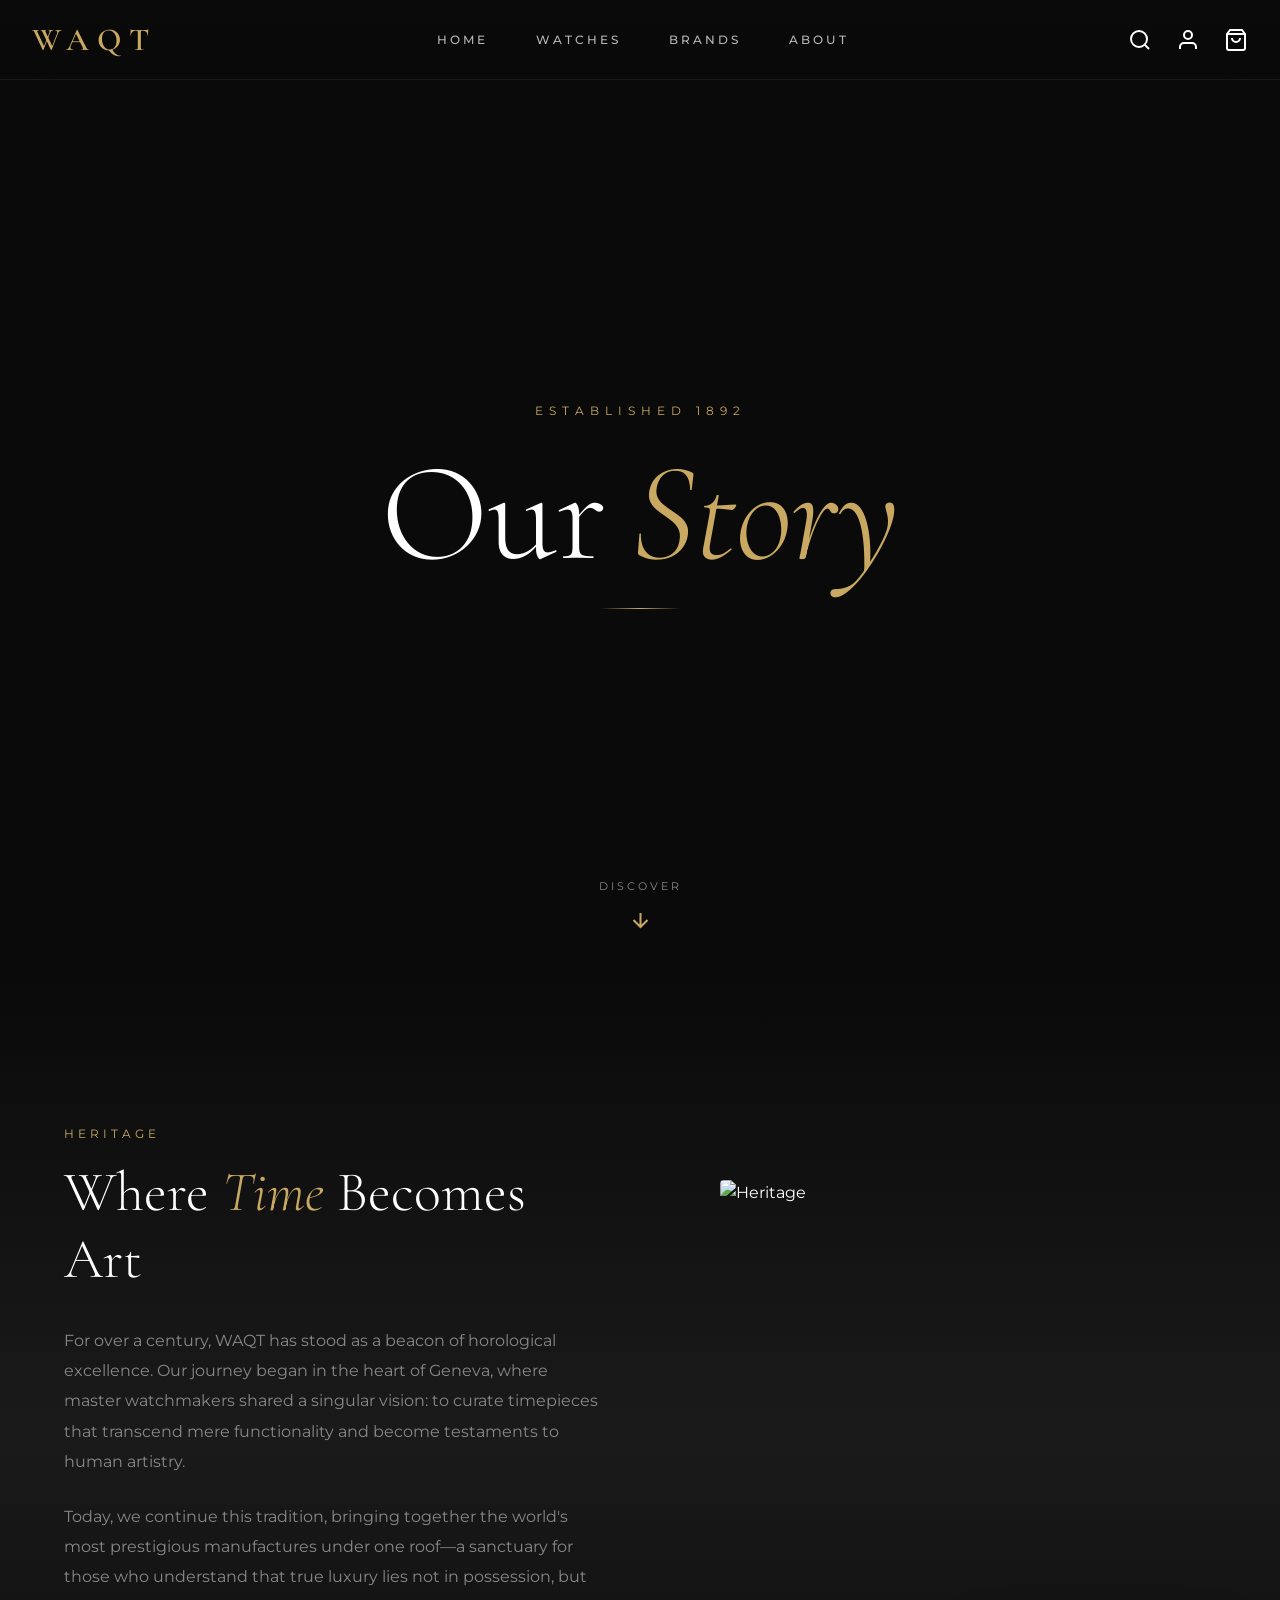
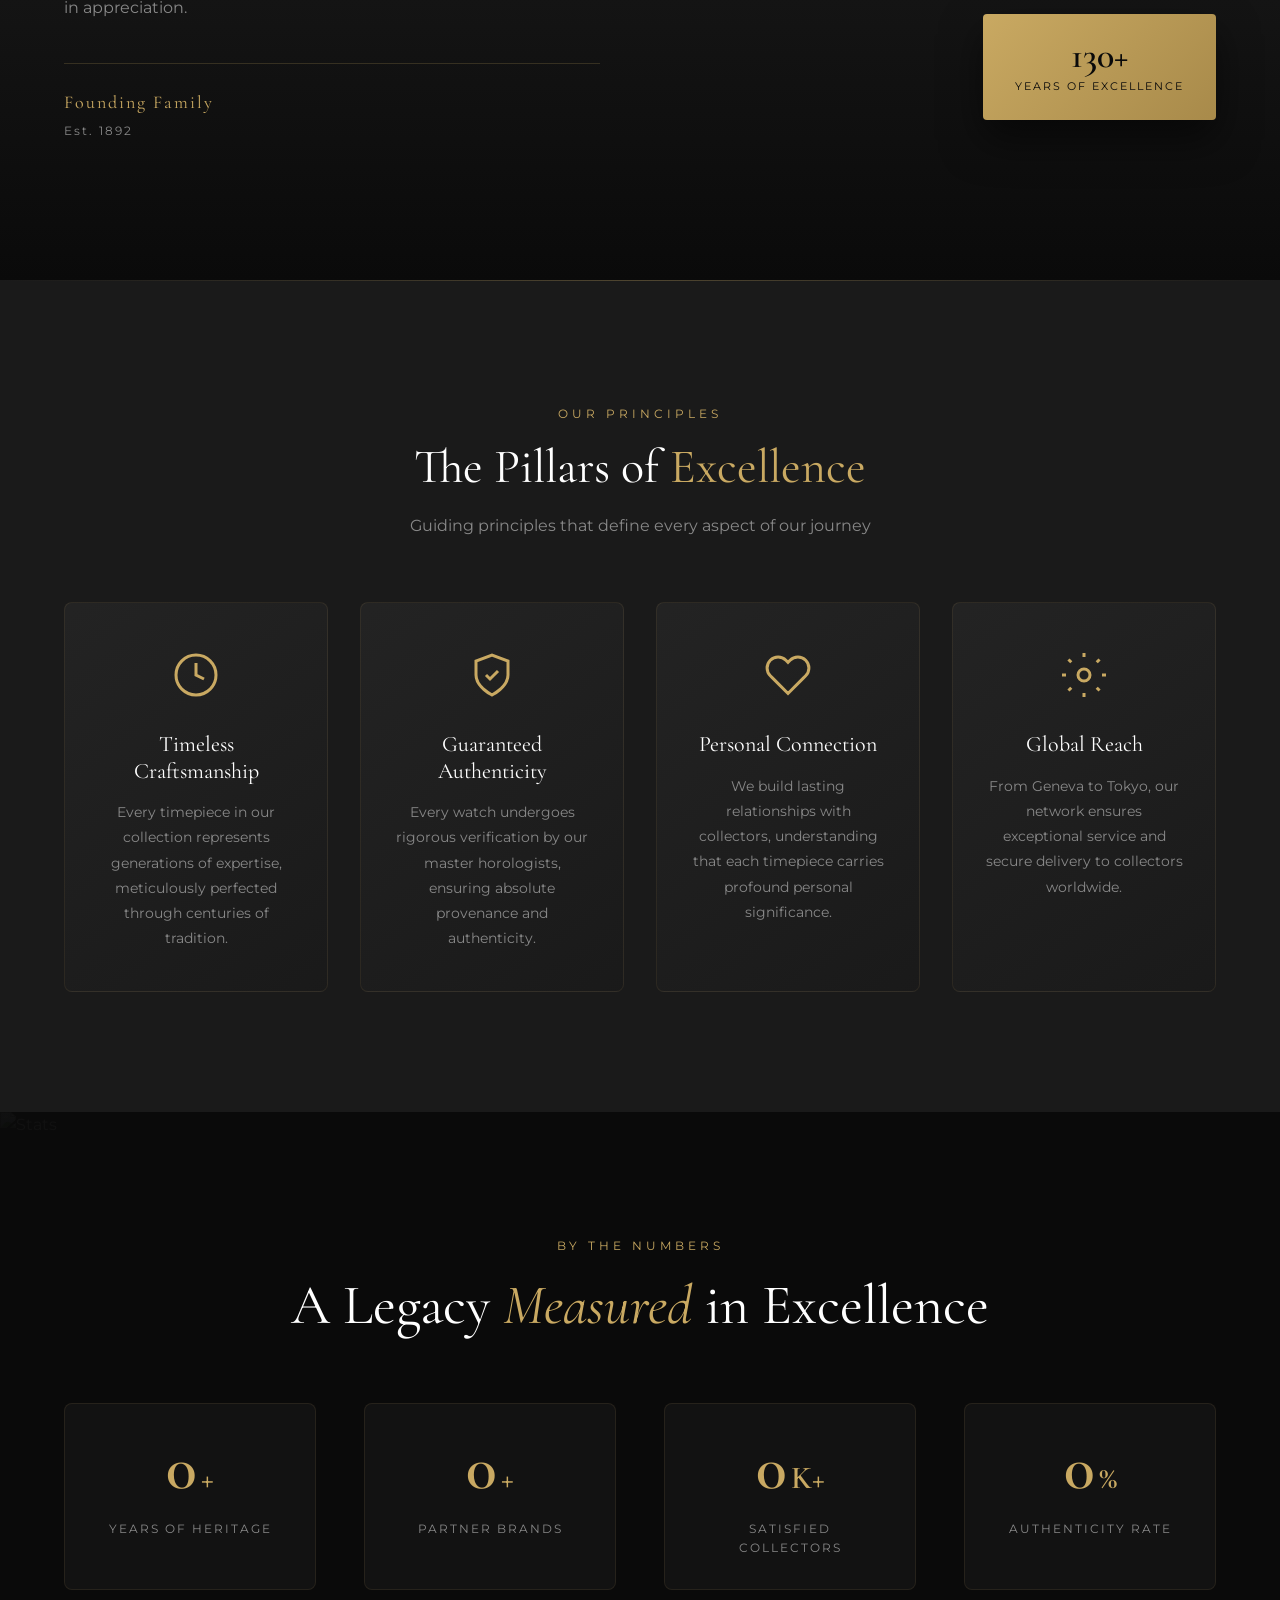
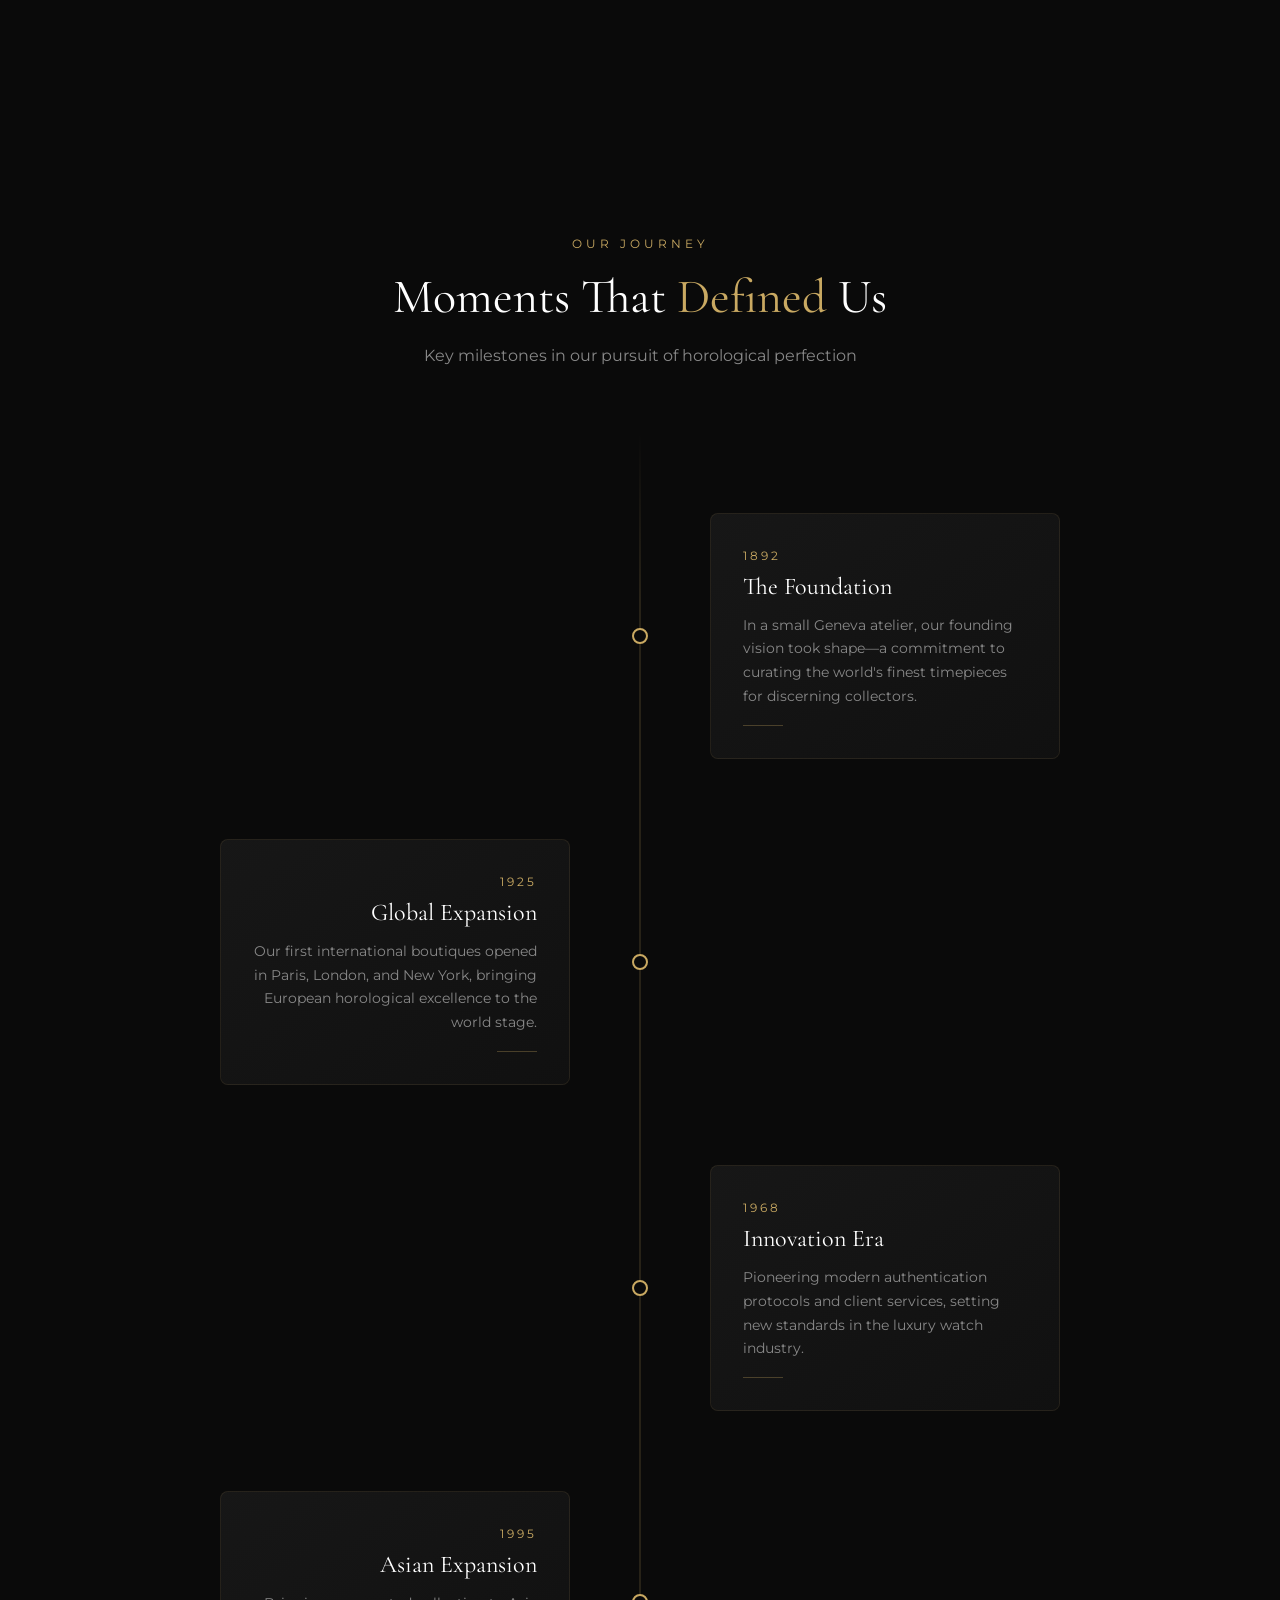
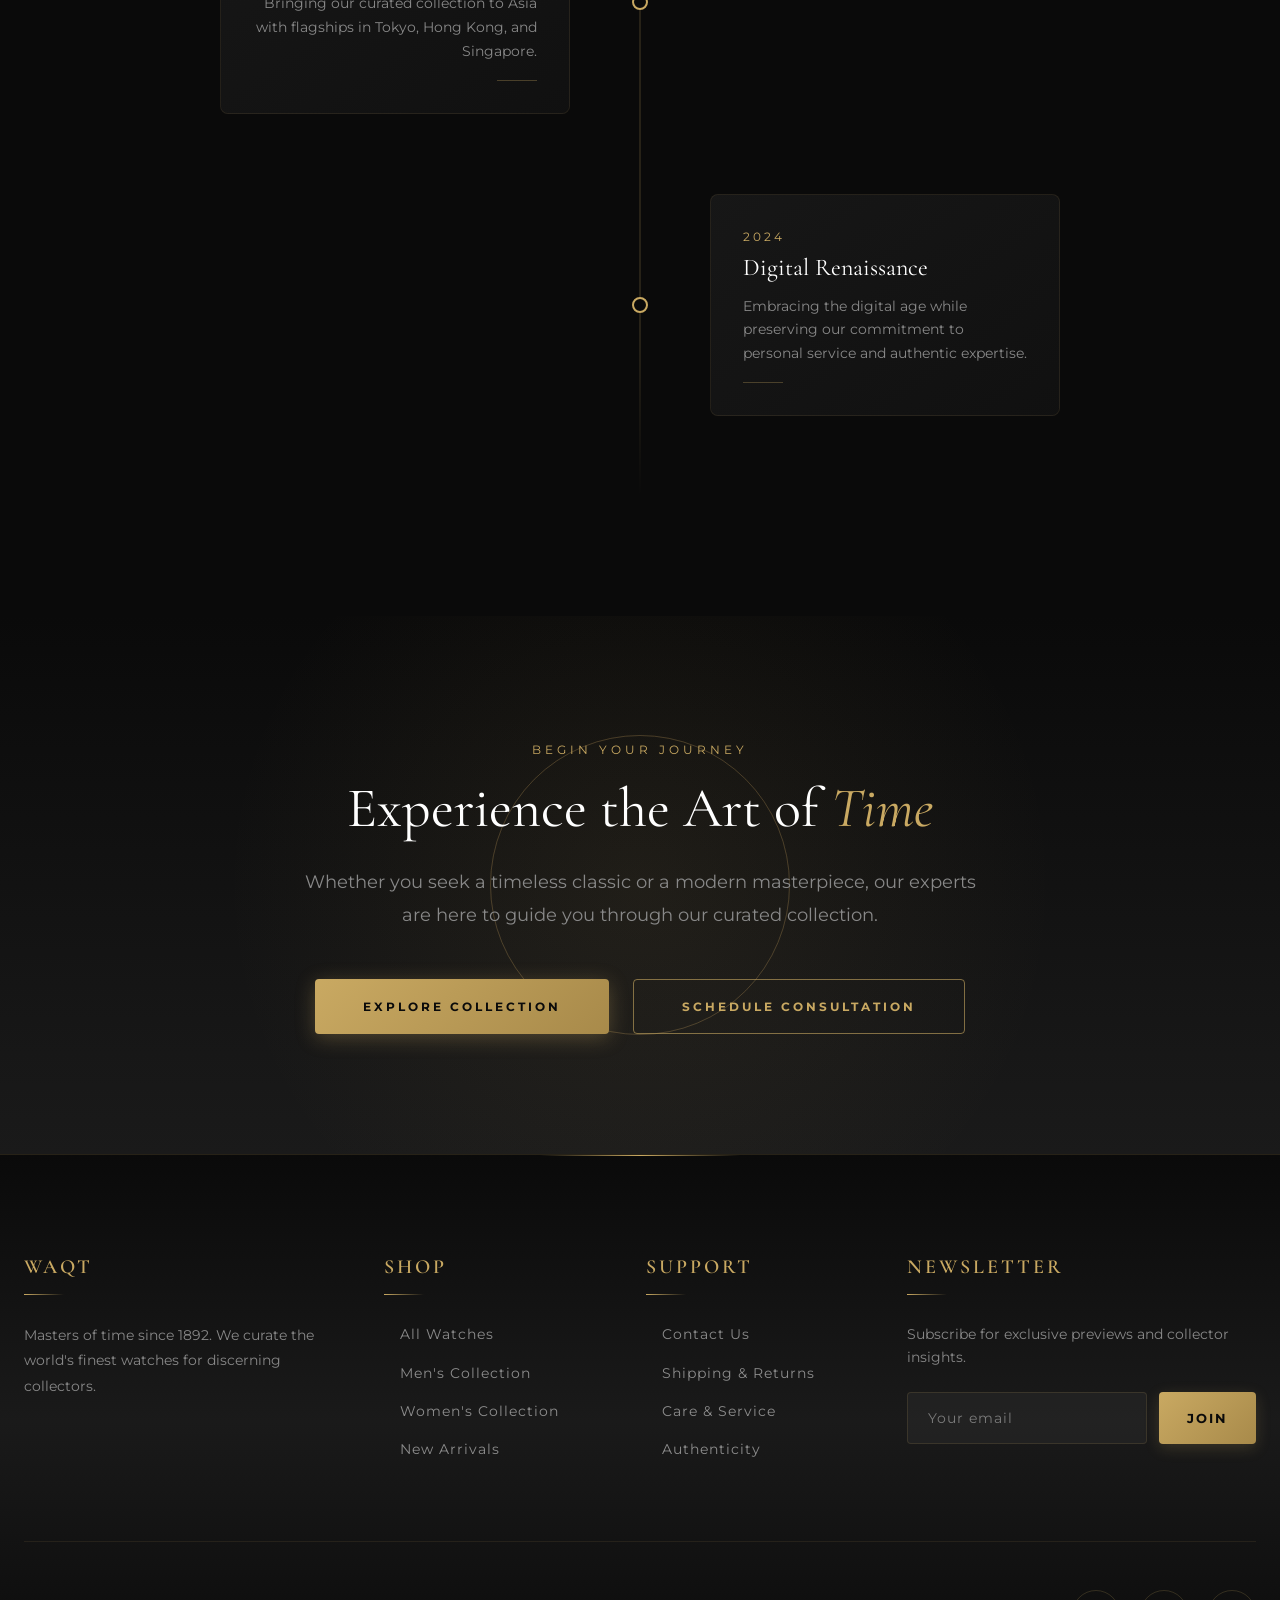
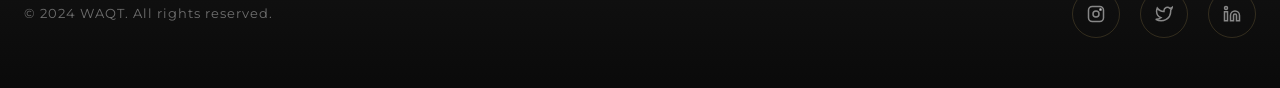
==== commit 6633d72b: "feat: initialize base CSS styles and JavaScript application structure with responsive header and her" ====
--- a/about.html
+++ b/about.html
@@ -458,7 +458,6 @@
 
     <script src="https://cdnjs.cloudflare.com/ajax/libs/gsap/3.12.2/gsap.min.js"></script>
     <script src="https://cdnjs.cloudflare.com/ajax/libs/gsap/3.12.2/ScrollTrigger.min.js"></script>
-    <script src="https://cdnjs.cloudflare.com/ajax/libs/gsap/3.12.2/ScrollToPlugin.min.js"></script>
     <script src="js/app.js"></script>
 </body>
 
--- a/css/styles.css
+++ b/css/styles.css
@@ -2563,385 +2563,6 @@
 
 .about-hero {
     position: relative;
-    height: 50vh;
-    min-height: 400px;
-    display: flex;
-    align-items: center;
-    justify-content: center;
-    background: linear-gradient(135deg, var(--primary-black) 0%, var(--charcoal) 100%);
-    overflow: hidden;
-    margin-top: 80px;
-}
-
-.about-hero::before {
-    content: '';
-    position: absolute;
-    top: 0;
-    left: 0;
-    right: 0;
-    bottom: 0;
-    background: radial-gradient(circle at 50% 50%, rgba(201, 169, 98, 0.1) 0%, transparent 60%);
-}
-
-.about-hero-overlay {
-    position: absolute;
-    top: 0;
-    left: 0;
-    right: 0;
-    bottom: 0;
-    background: linear-gradient(180deg, rgba(10, 10, 10, 0.3) 0%, rgba(10, 10, 10, 0.8) 100%);
-}
-
-.about-hero-content {
-    position: relative;
-    z-index: 2;
-    text-align: center;
-    padding: 0 24px;
-}
-
-.about-hero-title {
-    font-family: var(--font-heading);
-    font-size: clamp(40px, 8vw, 72px);
-    font-weight: 300;
-    margin-bottom: 16px;
-    color: var(--white);
-}
-
-.about-hero-title span {
-    color: var(--gold);
-    font-style: italic;
-}
-
-.about-hero-subtitle {
-    font-size: 16px;
-    letter-spacing: 4px;
-    text-transform: uppercase;
-    color: var(--muted-gray);
-}
-
-.about-section {
-    padding: 100px 24px;
-    background: var(--charcoal);
-}
-
-.about-grid {
-    display: grid;
-    grid-template-columns: 1fr 1fr;
-    gap: 64px;
-    max-width: var(--container-width);
-    margin: 0 auto;
-    align-items: center;
-}
-
-.about-grid.reverse .about-text {
-    order: 2;
-}
-
-.about-grid.reverse .about-image {
-    order: 1;
-}
-
-.about-text {
-    padding: 20px 0;
-}
-
-.about-description {
-    font-size: 16px;
-    line-height: 1.8;
-    color: var(--muted-gray);
-    margin-bottom: 24px;
-}
-
-.about-list {
-    margin-top: 32px;
-    display: flex;
-    flex-direction: column;
-    gap: 16px;
-}
-
-.about-list li {
-    display: flex;
-    align-items: center;
-    gap: 12px;
-    color: var(--white);
-    font-size: 15px;
-}
-
-.about-list li svg {
-    width: 20px;
-    height: 20px;
-    color: var(--gold);
-    flex-shrink: 0;
-}
-
-.about-image {
-    position: relative;
-    border-radius: 8px;
-    overflow: hidden;
-    height: 400px;
-}
-
-.about-image::before {
-    content: '';
-    position: absolute;
-    top: 0;
-    left: 0;
-    right: 0;
-    bottom: 0;
-    border: 1px solid rgba(201, 169, 98, 0.2);
-    border-radius: 8px;
-    z-index: 1;
-    pointer-events: none;
-}
-
-.about-image img {
-    width: 100%;
-    height: 100%;
-    object-fit: cover;
-    transition: transform 0.6s ease;
-}
-
-.about-image:hover img {
-    transform: scale(1.05);
-}
-
-.about-stats-section {
-    padding: 80px 24px;
-    background: linear-gradient(180deg, var(--charcoal) 0%, var(--primary-black) 100%);
-    border-top: 1px solid rgba(201, 169, 98, 0.1);
-    border-bottom: 1px solid rgba(201, 169, 98, 0.1);
-}
-
-.stats-grid {
-    display: grid;
-    grid-template-columns: repeat(4, 1fr);
-    gap: 32px;
-    max-width: var(--container-width);
-    margin: 0 auto;
-}
-
-.stat-card {
-    text-align: center;
-    padding: 32px 24px;
-    background: linear-gradient(145deg, rgba(42, 42, 42, 0.5) 0%, rgba(26, 26, 26, 0.5) 100%);
-    border: 1px solid rgba(201, 169, 98, 0.1);
-    border-radius: 8px;
-    transition: all 0.5s ease;
-}
-
-.stat-card:hover {
-    transform: translateY(-8px);
-    border-color: rgba(201, 169, 98, 0.3);
-    box-shadow: 0 20px 40px rgba(0, 0, 0, 0.4), 0 0 30px rgba(201, 169, 98, 0.1);
-}
-
-.stat-number {
-    display: block;
-    font-family: var(--font-heading);
-    font-size: 48px;
-    font-weight: 600;
-    color: var(--gold);
-    margin-bottom: 12px;
-}
-
-.stat-label {
-    font-size: 14px;
-    letter-spacing: 1px;
-    text-transform: uppercase;
-    color: var(--muted-gray);
-}
-
-.about-timeline-section {
-    padding: 100px 24px;
-    background: var(--primary-black);
-}
-
-.timeline {
-    max-width: 800px;
-    margin: 60px auto 0;
-    position: relative;
-}
-
-.timeline::before {
-    content: '';
-    position: absolute;
-    left: 50%;
-    transform: translateX(-50%);
-    top: 0;
-    bottom: 0;
-    width: 1px;
-    background: linear-gradient(180deg, transparent, rgba(201, 169, 98, 0.3), transparent);
-}
-
-.timeline-item {
-    display: flex;
-    justify-content: flex-end;
-    padding: 0 0 60px 0;
-    position: relative;
-}
-
-.timeline-item:nth-child(even) {
-    justify-content: flex-start;
-}
-
-.timeline-item:nth-child(even) .timeline-content {
-    text-align: right;
-    padding-right: 0;
-    padding-left: 60px;
-}
-
-.timeline-marker {
-    position: absolute;
-    left: 50%;
-    transform: translateX(-50%);
-    width: 16px;
-    height: 16px;
-    background: var(--primary-black);
-    border: 2px solid var(--gold);
-    border-radius: 50%;
-    z-index: 2;
-}
-
-.timeline-item:hover .timeline-marker {
-    background: var(--gold);
-    box-shadow: 0 0 20px rgba(201, 169, 98, 0.5);
-}
-
-.timeline-content {
-    width: 45%;
-    padding-right: 60px;
-}
-
-.timeline-year {
-    display: inline-block;
-    font-size: 12px;
-    letter-spacing: 2px;
-    text-transform: uppercase;
-    color: var(--gold);
-    margin-bottom: 8px;
-}
-
-.timeline-title {
-    font-family: var(--font-heading);
-    font-size: 24px;
-    color: var(--white);
-    margin-bottom: 12px;
-}
-
-.timeline-description {
-    font-size: 14px;
-    color: var(--muted-gray);
-    line-height: 1.6;
-}
-
-.about-cta-section {
-    padding: 100px 24px;
-    background: linear-gradient(180deg, var(--primary-black) 0%, var(--charcoal) 100%);
-}
-
-.cta-content {
-    text-align: center;
-    max-width: 600px;
-    margin: 0 auto;
-}
-
-.cta-title {
-    font-family: var(--font-heading);
-    font-size: clamp(32px, 5vw, 48px);
-    color: var(--white);
-    margin-bottom: 16px;
-}
-
-.cta-description {
-    font-size: 16px;
-    color: var(--muted-gray);
-    margin-bottom: 40px;
-}
-
-.cta-buttons {
-    display: flex;
-    gap: 24px;
-    justify-content: center;
-}
-
-@media (max-width: 1024px) {
-    .about-grid {
-        grid-template-columns: 1fr;
-        gap: 48px;
-    }
-
-    .about-grid.reverse .about-text {
-        order: 0;
-    }
-
-    .about-grid.reverse .about-image {
-        order: 0;
-    }
-
-    .stats-grid {
-        grid-template-columns: repeat(2, 1fr);
-    }
-
-    .timeline::before {
-        left: 20px;
-    }
-
-    .timeline-item,
-    .timeline-item:nth-child(even) {
-        justify-content: flex-start;
-        padding-left: 50px;
-    }
-
-    .timeline-item:nth-child(even) .timeline-content {
-        text-align: left;
-        padding-left: 0;
-    }
-
-    .timeline-content {
-        width: 100%;
-        padding-right: 0;
-    }
-
-    .timeline-marker {
-        left: 20px;
-    }
-}
-
-@media (max-width: 768px) {
-    .about-hero {
-        height: 40vh;
-        min-height: 300px;
-    }
-
-    .about-section {
-        padding: 60px 24px;
-    }
-
-    .about-image {
-        height: 300px;
-    }
-
-    .stats-grid {
-        grid-template-columns: 1fr;
-        gap: 16px;
-    }
-
-    .stat-card {
-        padding: 24px 16px;
-    }
-
-    .stat-number {
-        font-size: 36px;
-    }
-
-    .cta-buttons {
-        flex-direction: column;
-        align-items: center;
-    }
-}
-
-.about-hero {
-    position: relative;
     height: 100vh;
     min-height: 700px;
     display: flex;
@@ -3068,8 +2689,6 @@
     text-transform: uppercase;
     color: var(--gold);
     margin-bottom: 24px;
-    opacity: 0;
-    transform: translateY(20px);
 }
 
 .about-hero-title {
@@ -3085,8 +2704,6 @@
 
 .title-word {
     display: inline-block;
-    opacity: 0;
-    transform: translateY(60px);
 }
 
 .about-hero-title .title-word:nth-child(1) {
@@ -3103,8 +2720,6 @@
     height: 1px;
     background: linear-gradient(90deg, transparent, var(--gold), transparent);
     margin: 0 auto 24px;
-    opacity: 0;
-    transform: scaleX(0);
 }
 
 .about-hero-subtitle {
@@ -3127,7 +2742,6 @@
     align-items: center;
     gap: 12px;
     cursor: pointer;
-    opacity: 0;
 }
 
 .about-hero-scroll span {
@@ -3525,8 +3139,6 @@
     justify-content: center;
     padding: 40px 0;
     position: relative;
-    opacity: 0;
-    transform: translateY(30px);
 }
 
 .timeline-item:nth-child(odd) .timeline-card {
